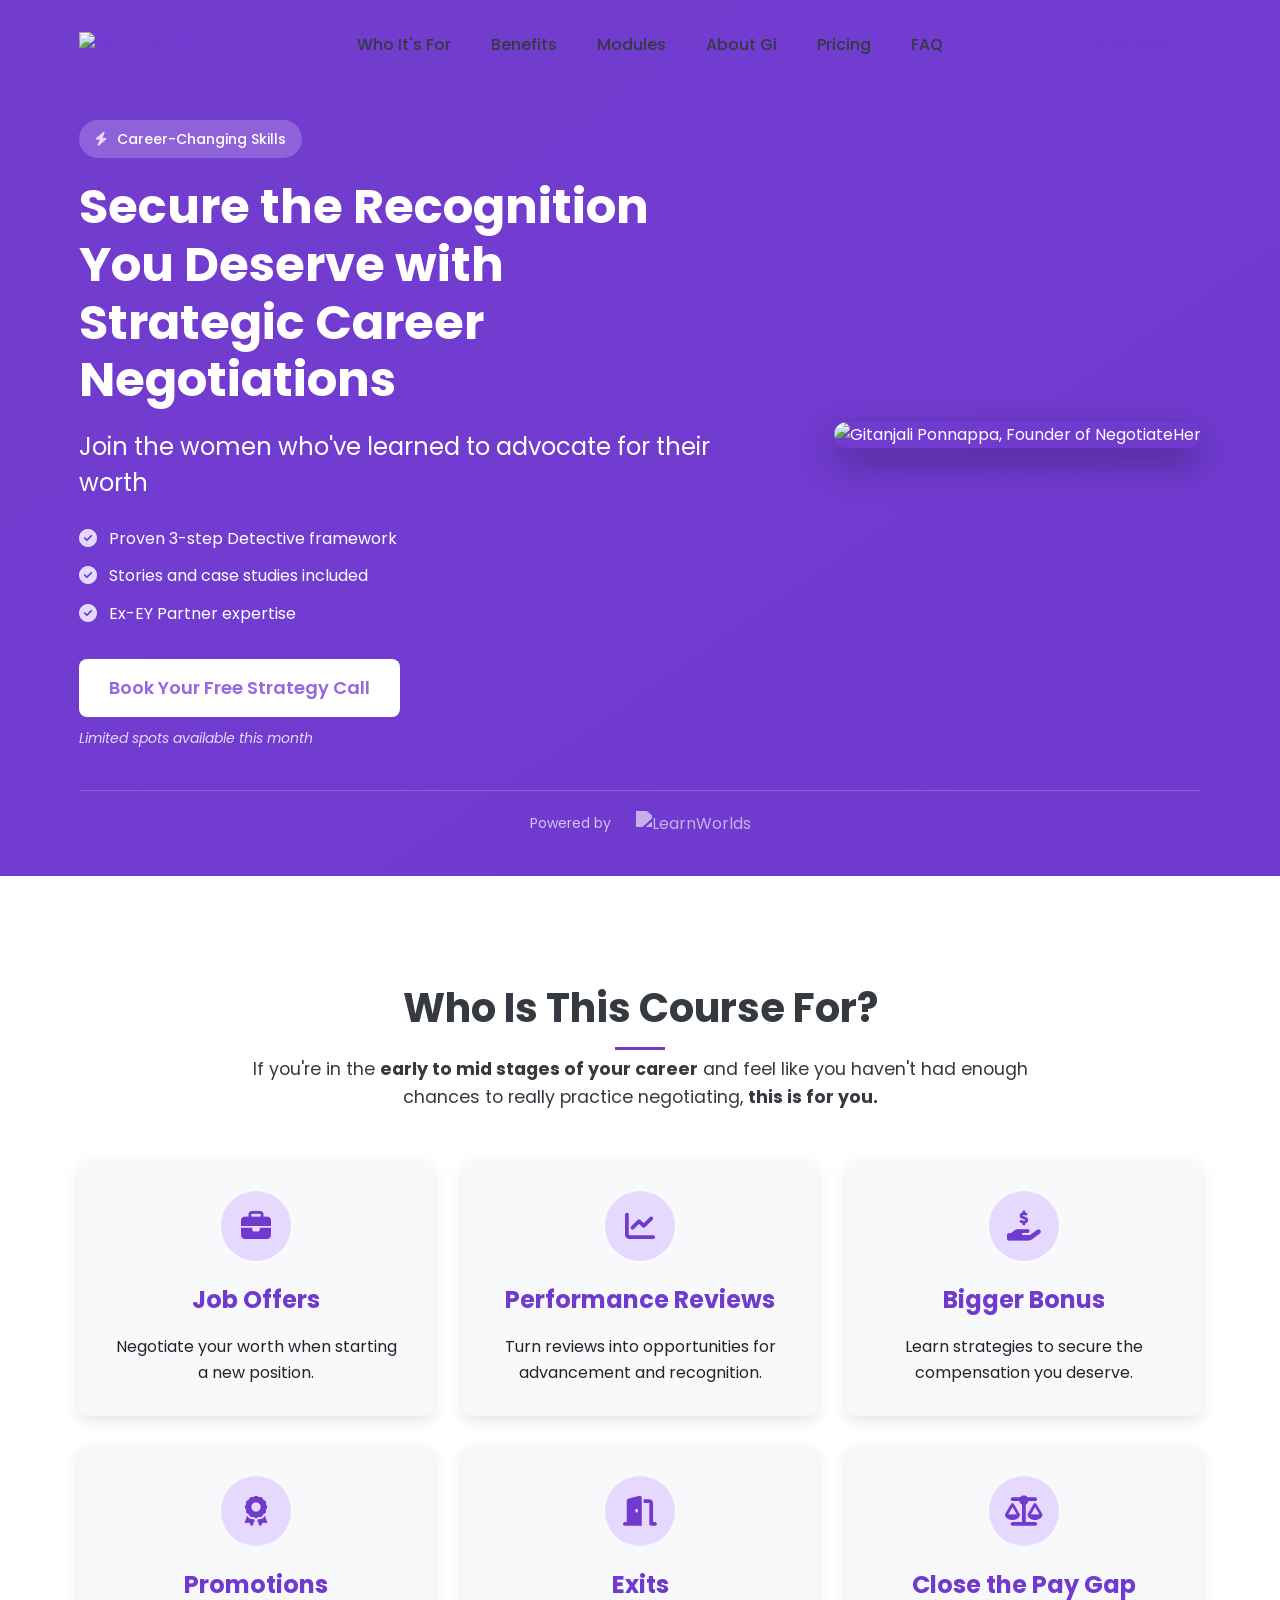
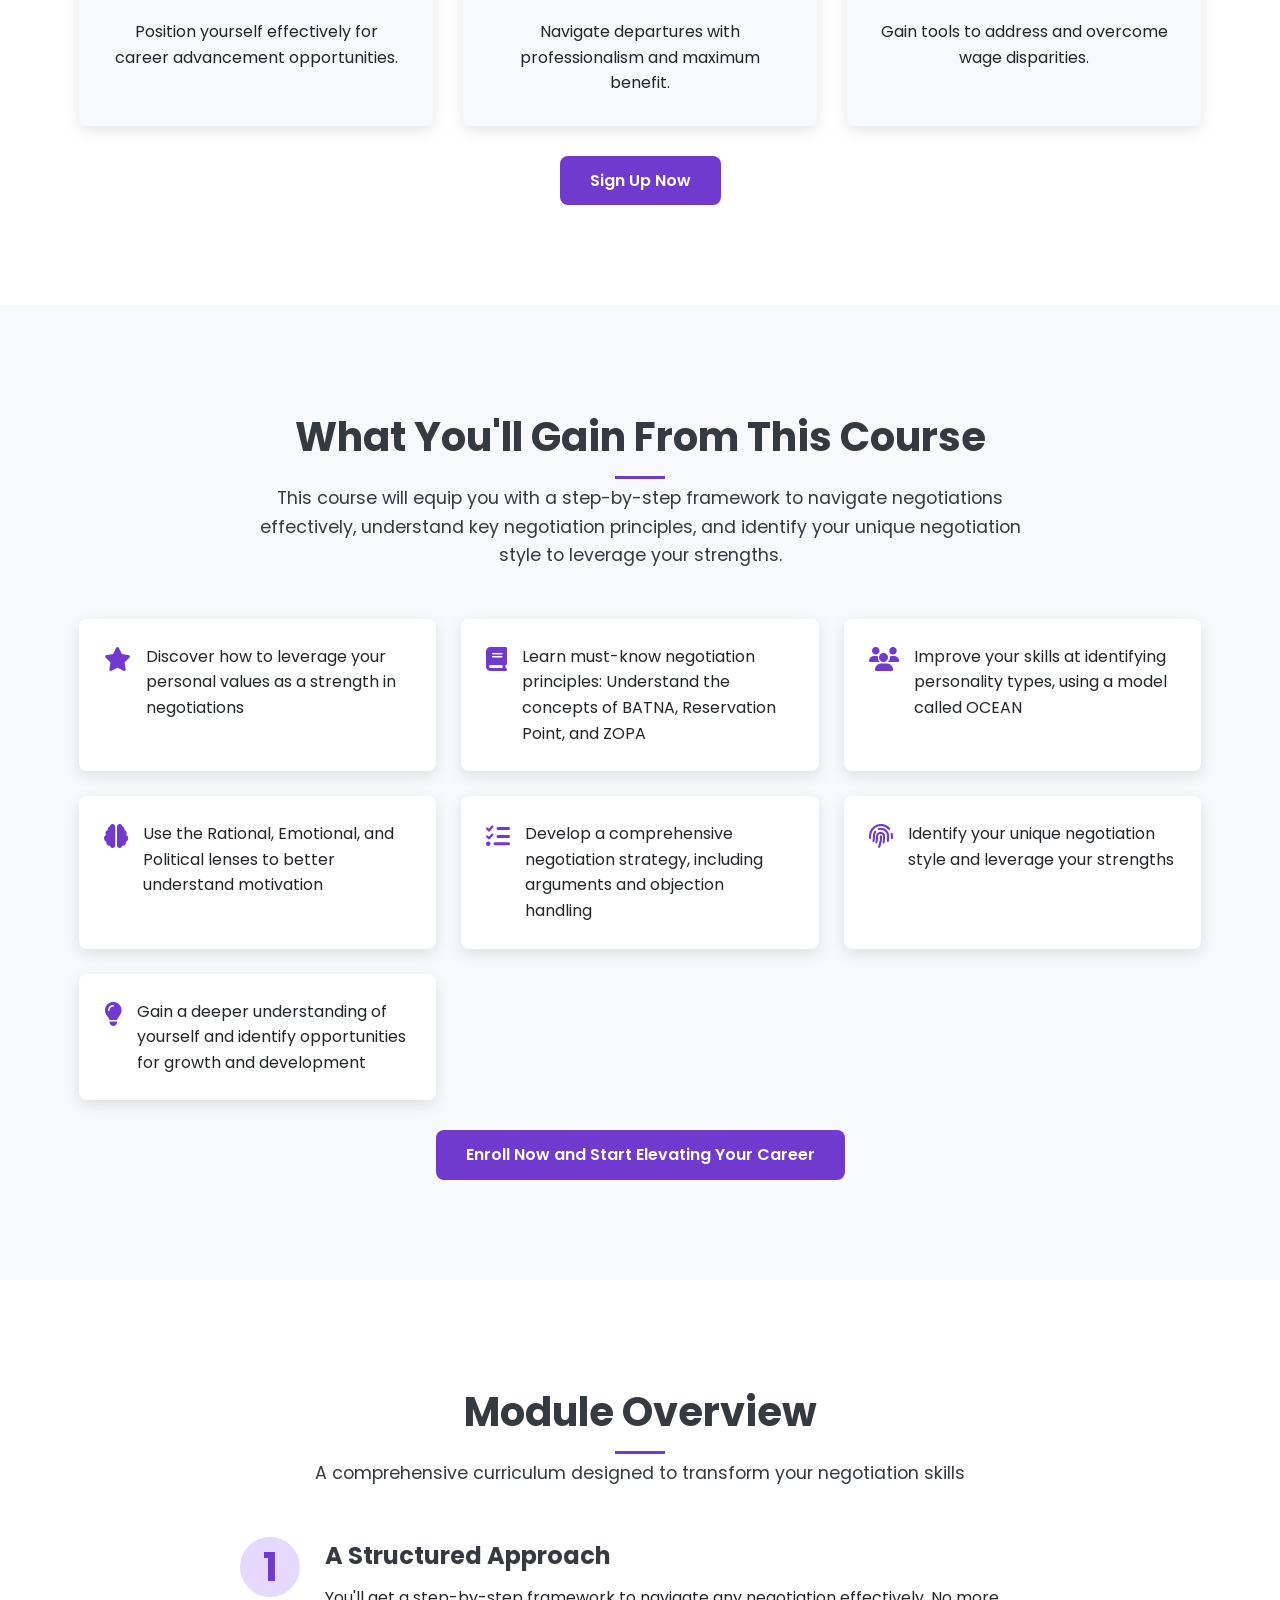
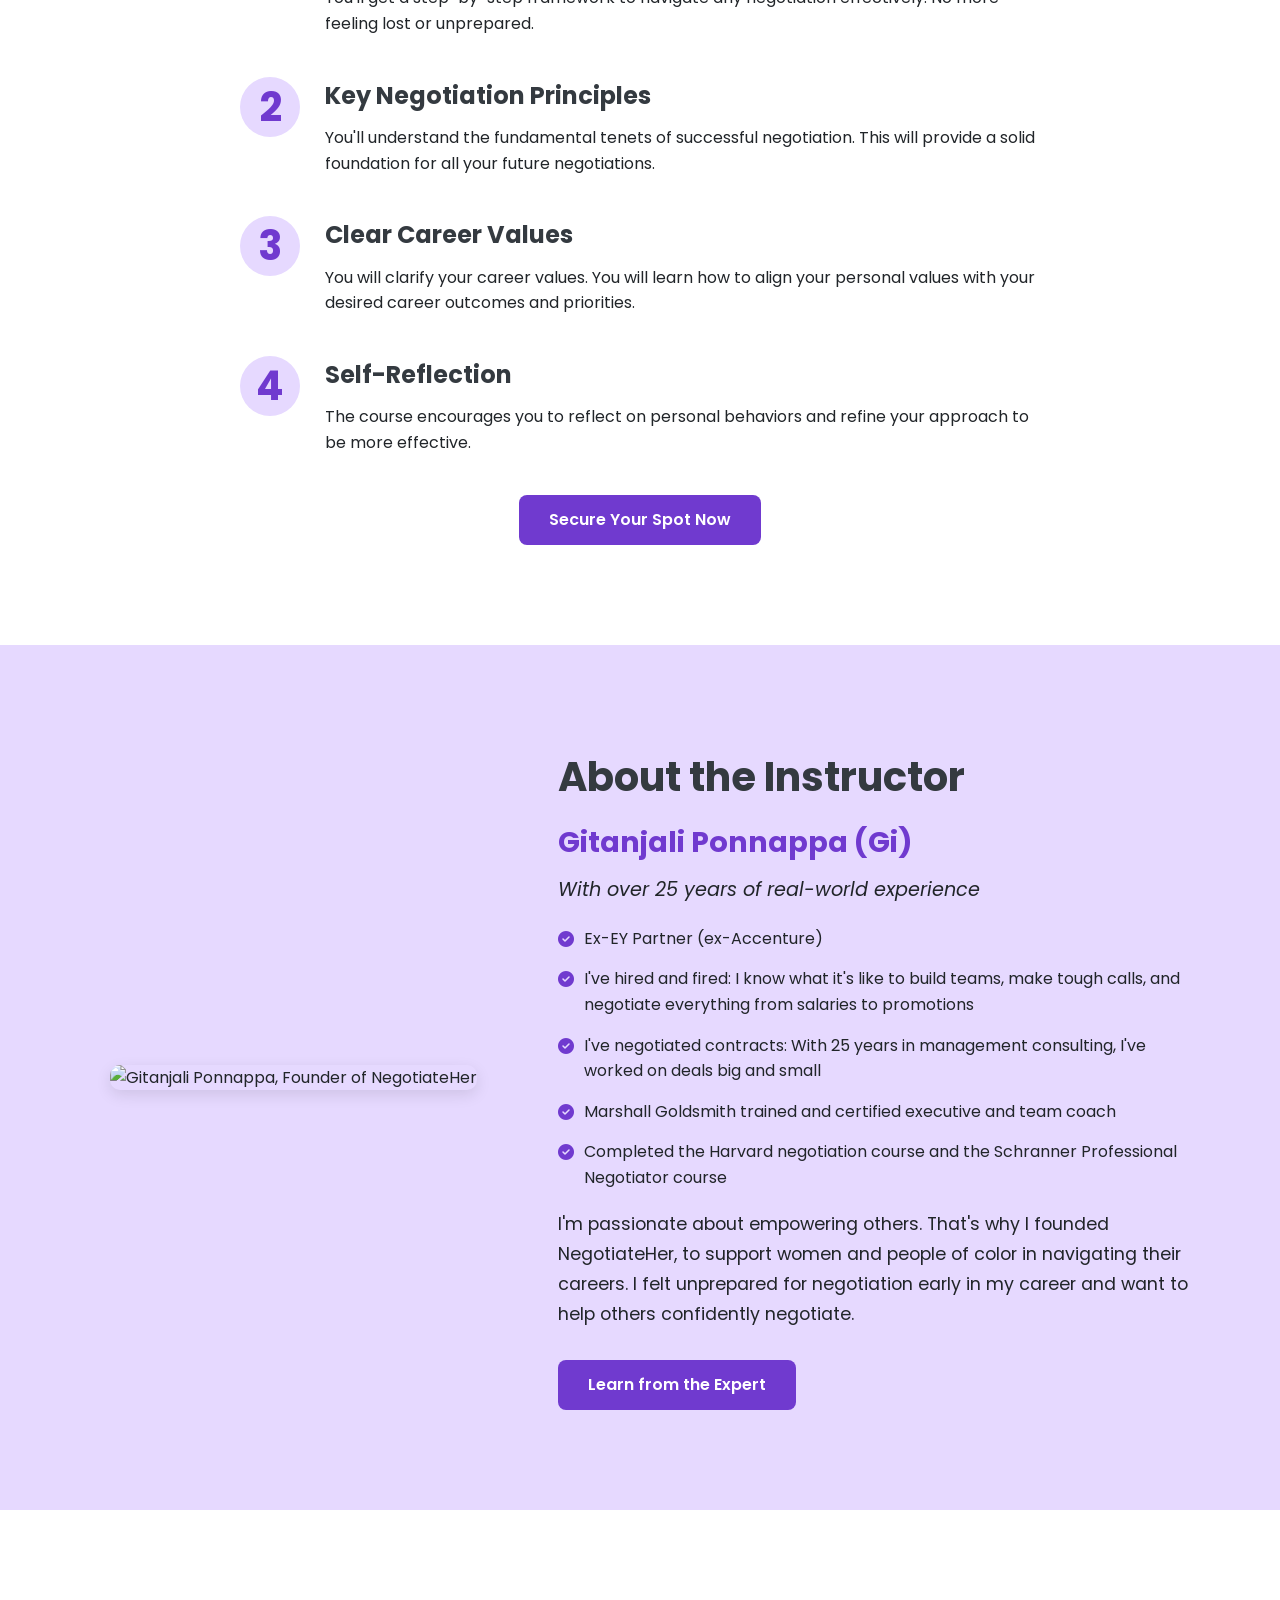
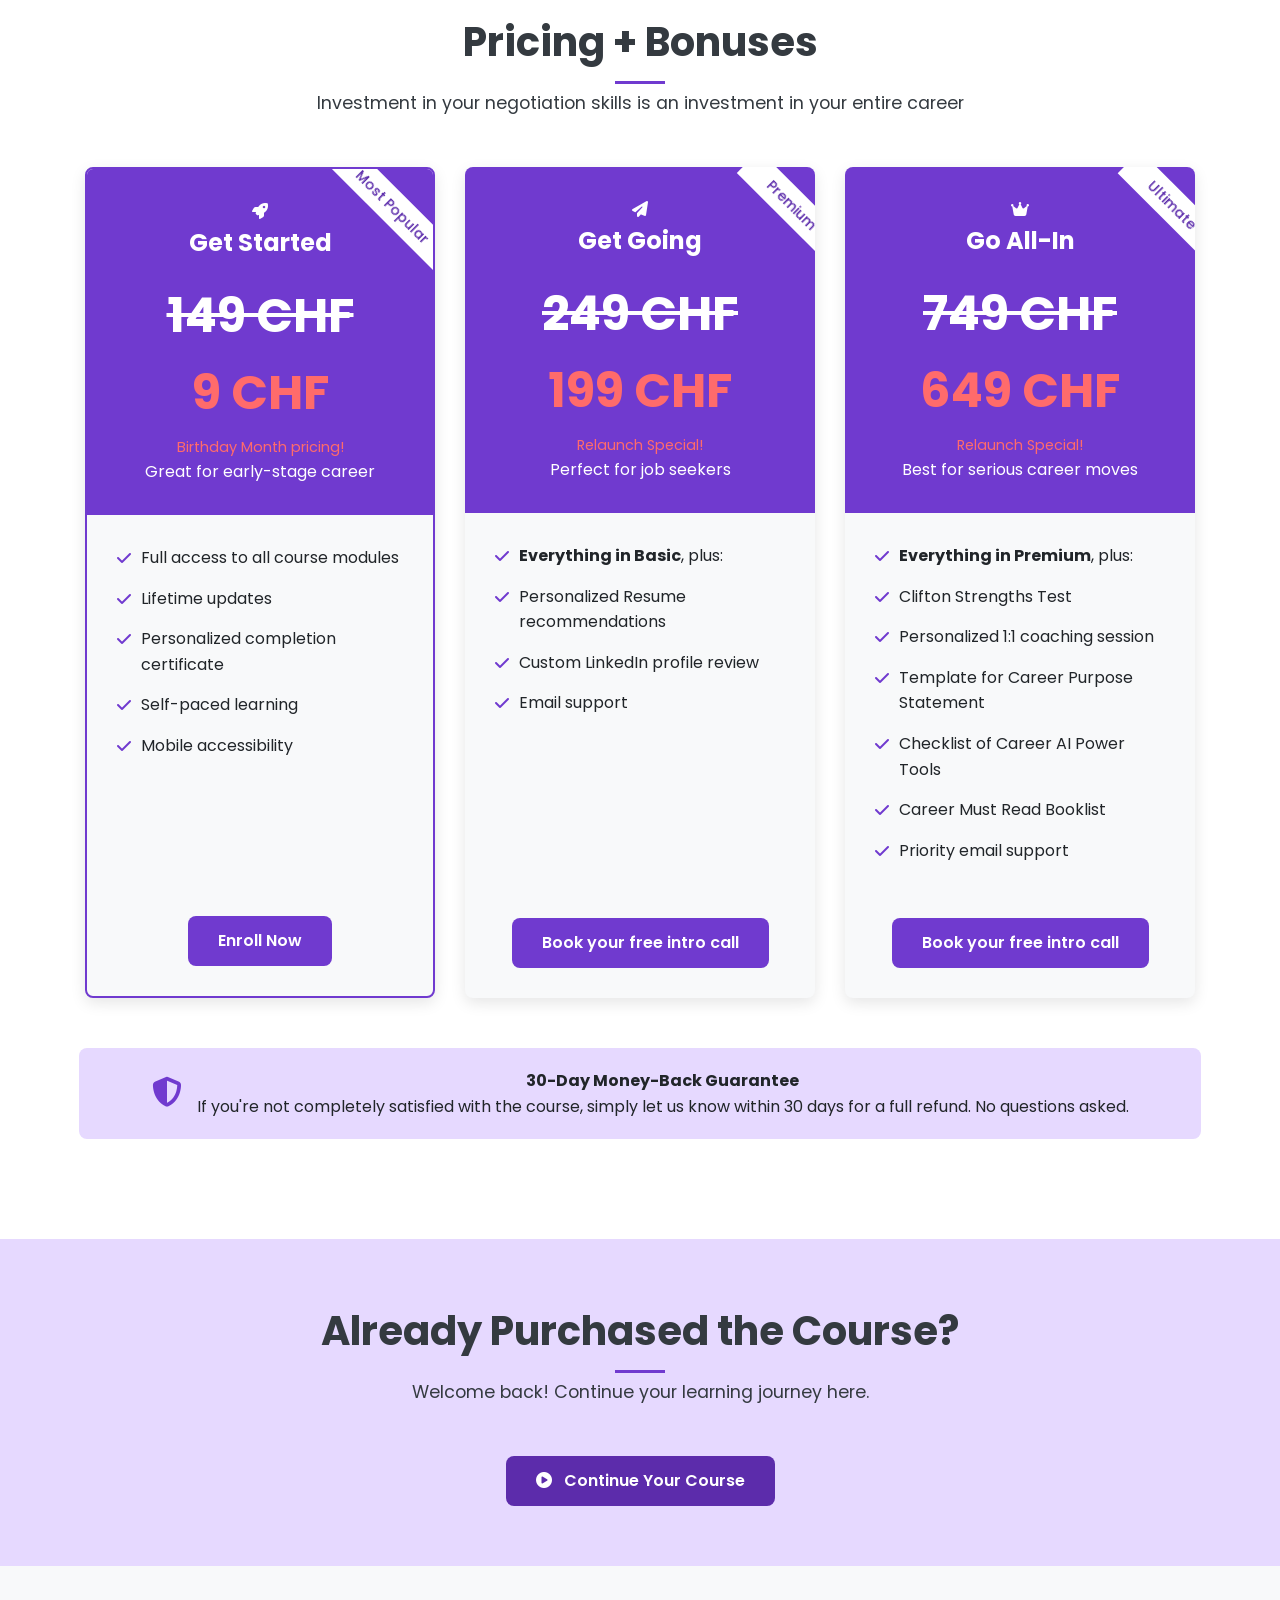
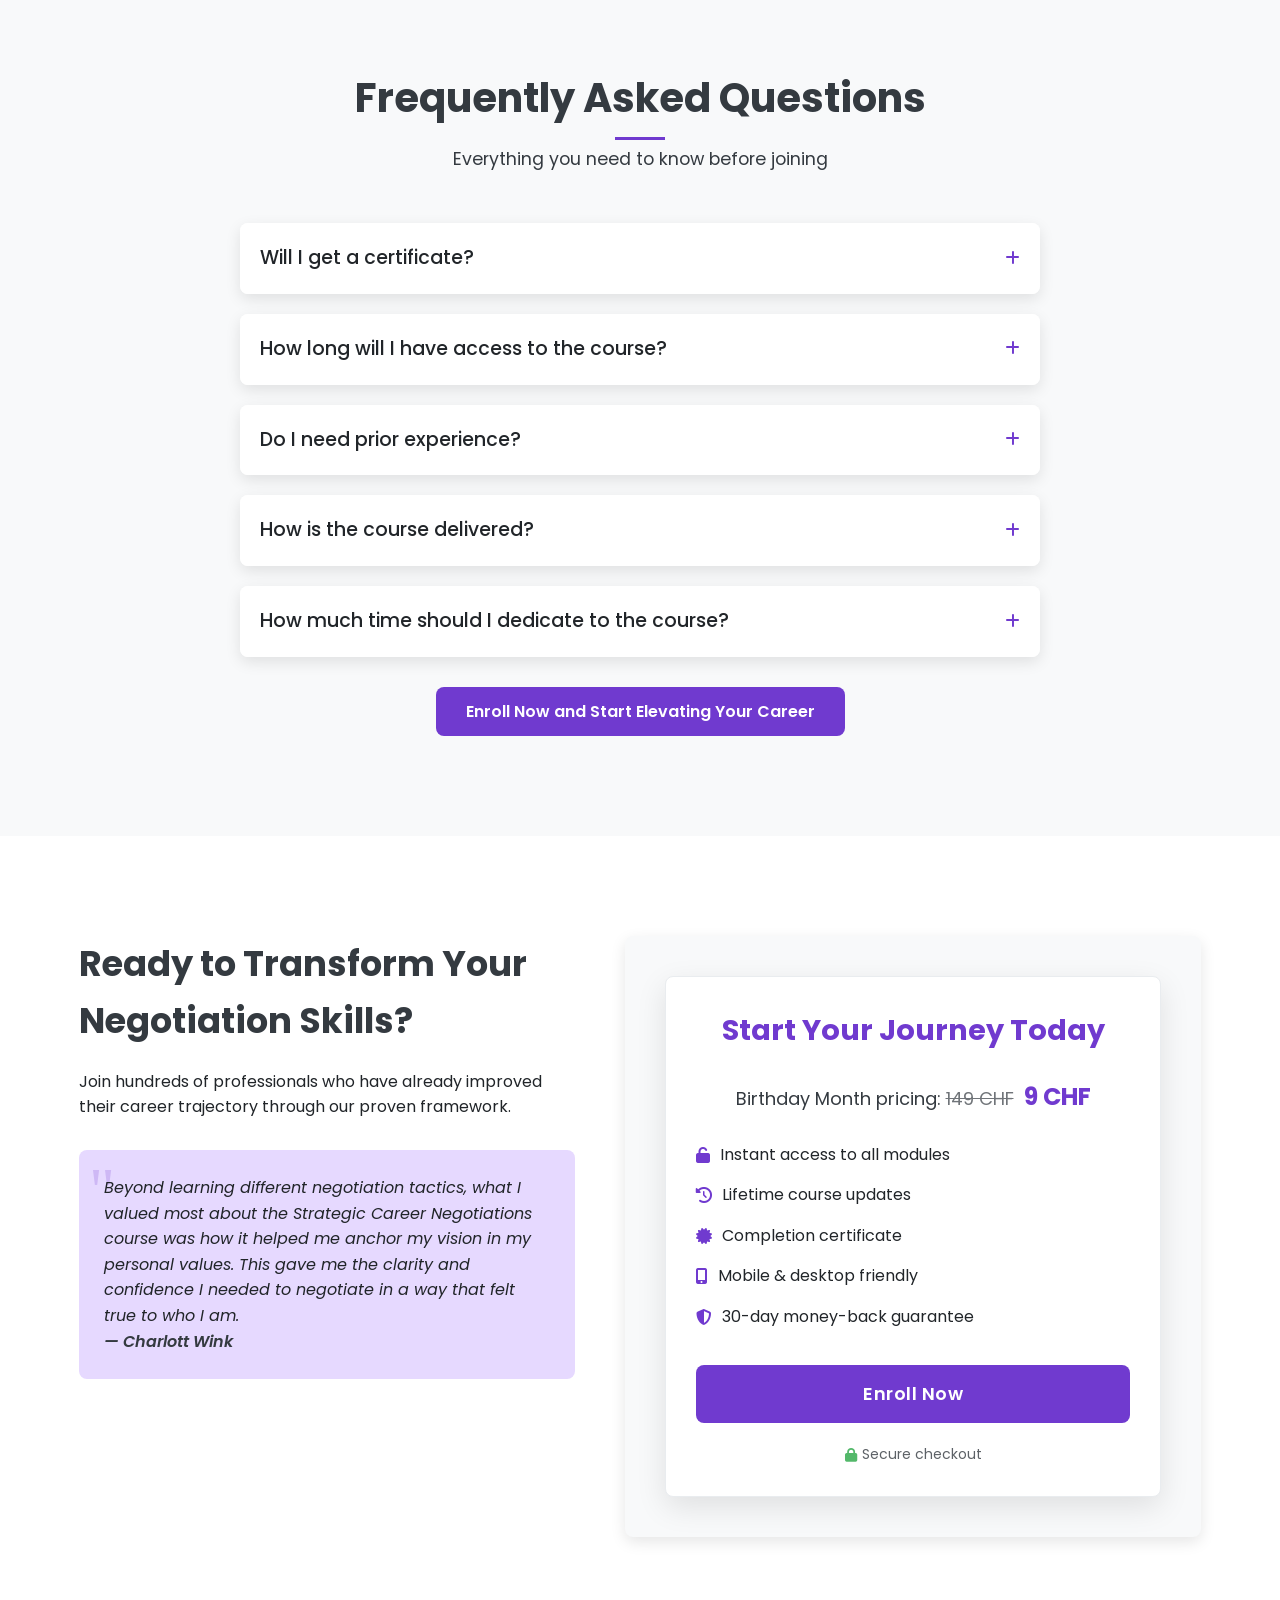
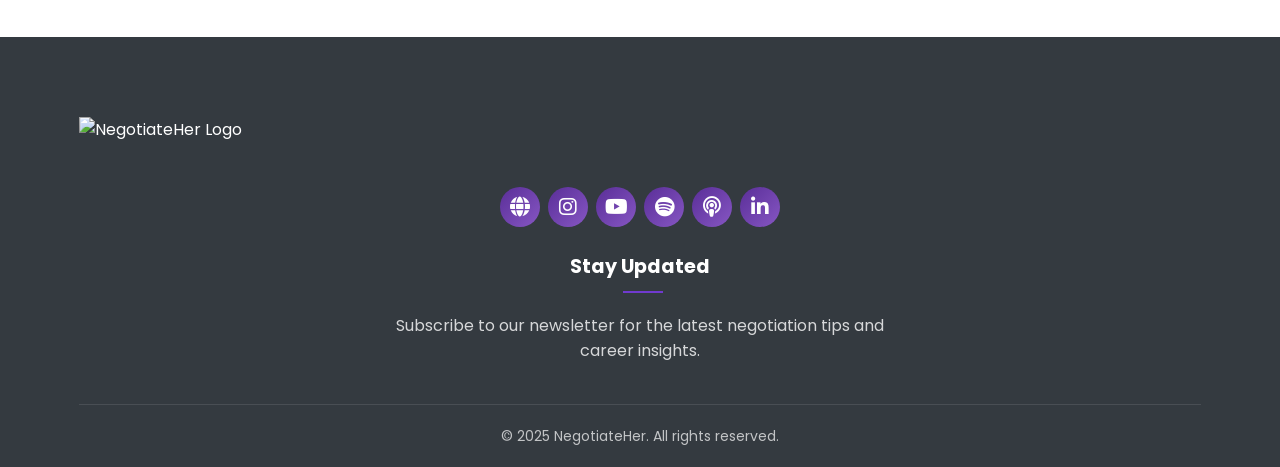
==== index.html @ cf5f3e1d "Update birthday month pricing to 9 CHF Co-authored-by: Juni-crypto <60640224+Juni-crypto@users.norep" ====
<!DOCTYPE html>
<html lang="en">
<head>
    <meta charset="UTF-8">
    <meta name="viewport" content="width=device-width, initial-scale=1.0">
    <title>NegotiateHer - Strategic Career Negotiations eLearning</title>
    <meta name="description" content="Learn how to navigate high-stakes conversations and secure what you truly deserve with NegotiateHer's Strategic Career Negotiations eLearning course.">
    <link rel="stylesheet" href="style.css">
    <link rel="stylesheet" href="https://cdnjs.cloudflare.com/ajax/libs/font-awesome/6.4.0/css/all.min.css">
    <link rel="preconnect" href="https://fonts.googleapis.com">
    <link rel="preconnect" href="https://fonts.gstatic.com" crossorigin>
    <link href="https://fonts.googleapis.com/css2?family=Poppins:wght@300;400;500;600;700&display=swap" rel="stylesheet">
    <!-- Favicon -->
    <script>
		(function (w, d, e, u, f, l, n) {
			w[f] = w[f] || function () {
				(w[f].q = w[f].q || [])
					.push(arguments);
			}, l = d.createElement(e), l.async = 1, l.src = u,
				n = d.getElementsByTagName(e)[0], n.parentNode.insertBefore(l, n);
		})
			(window, document, 'script', 'https://assets.mailerlite.com/js/universal.js', 'ml');
		ml('account', '923663');
	</script>

    <link rel="icon" href="https://negotiateher.com/assets/img/newFav.png" type="image/png">
    <!-- Open Graph Tags -->
    <meta property="og:title" content="NegotiateHer - Strategic Career Negotiations eLearning">
    <meta property="og:description" content="Learn how to navigate high-stakes conversations and secure what you truly deserve.">
    <meta property="og:image" content="https://negotiateher.com/assets/img/gita_2.jpg">
    <meta property="og:url" content="https://negotiateher.com">
    <meta name="twitter:card" content="summary_large_image">
</head>
<body>
    <header id="header" class="header">
        <div class="container">
            <nav class="navbar">
                <div class="logo">
                    <a href="#"><img src="https://negotiateher.com/assets/img/templogo_01.png" alt="NegotiateHer Logo"></a>
                </div>
                <ul class="nav-menu">
                    <li><a href="#who-is-this-for">Who It's For</a></li>
                    <li><a href="#benefits">Benefits</a></li>
                    <li><a href="#modules">Modules</a></li>
                    <li><a href="#instructor">About Gi</a></li>
                    <li><a href="#pricing">Pricing</a></li>
                    <li><a href="#faq">FAQ</a></li>
                </ul>
                <div class="hamburger">
                    <span class="bar"></span>
                    <span class="bar"></span>
                    <span class="bar"></span>
                </div>
                <div class="cta-button">
                    <a href="https://negotiateher.learnworlds.com/payment?product_id=negotiateher&site_template_id=6899f7b503bfccb6ad029b40" class="btn">Enroll Now</a>
                </div>
            </nav>
        </div>
    </header>

    <section id="hero" class="hero">
        <div class="container">
            <div class="hero-content">
                <div class="hero-text">
                    <div class="hero-badge">
                        <span><i class="fas fa-bolt"></i> Career-Changing Skills</span>
                    </div>
                    <h1>Secure the Recognition You Deserve with Strategic Career Negotiations</h1>
                    <p class="hero-subtitle">Join the women who've learned to advocate for their worth</p>
                    <div class="hero-highlights">
                        <div class="highlight-item">
                            <i class="fas fa-check-circle"></i>
                            <span>Proven 3-step Detective framework</span>
                        </div>
                        <div class="highlight-item">
                            <i class="fas fa-check-circle"></i>
                            <span>Stories and case studies included</span>
                        </div>
                        <div class="highlight-item">
                            <i class="fas fa-check-circle"></i>
                            <span>Ex-EY Partner expertise</span>
                        </div>
                    </div>
                    <div class="hero-cta">
                        <a href="https://calendly.com/negotiatehernow/tea-with-g" class="btn btn-primary pulse-animation" 
                        style="background-color: white;
    color: var(--accent-color)">Book Your Free Strategy Call</a>
                        <div class="cta-note">Limited spots available this month</div>
                    </div>
                </div>
                <div class="hero-image">
                    <div class="image-wrapper">
                        <img src="https://negotiateher.com/assets/img/gita_2.jpg" alt="Gitanjali Ponnappa, Founder of NegotiateHer">
                    </div>
                </div>
            </div>
            <div class="social-proof">
                <div class="logo-row">
                    <span>Powered by</span>
                    <img src="https://www.learnworlds.com/app/uploads/2021/01/LearnWorlds-logo.png" alt="LearnWorlds">
                    </div>
            </div>
        </div>
    </section>

    <section id="who-is-this-for" class="who-is-this-for">
        <div class="container">
            <div class="section-header">
                <h2>Who Is This Course For?</h2>
                <p>If you're in the <strong>early to mid stages of your career</strong> and feel like you haven't had enough chances to really practice negotiating, <strong>this is for you.</strong></p>
            </div>
            <div class="card-container">
                <div class="card">
                    <div class="card-icon">
                        <i class="fas fa-briefcase"></i>
                    </div>
                    <h3>Job Offers</h3>
                    <p>Negotiate your worth when starting a new position.</p>
                </div>
                <div class="card">
                    <div class="card-icon">
                        <i class="fas fa-chart-line"></i>
                    </div>
                    <h3>Performance Reviews</h3>
                    <p>Turn reviews into opportunities for advancement and recognition.</p>
                </div>
                <div class="card">
                    <div class="card-icon">
                        <i class="fas fa-hand-holding-usd"></i>
                    </div>
                    <h3>Bigger Bonus</h3>
                    <p>Learn strategies to secure the compensation you deserve.</p>
                </div>
               
                <div class="card">
                    <div class="card-icon">
                        <i class="fas fa-award"></i>
                    </div>
                    <h3>Promotions</h3>
                    <p>Position yourself effectively for career advancement opportunities.</p>
                </div>
                <div class="card">
                    <div class="card-icon">
                        <i class="fas fa-door-open"></i>
                    </div>
                    <h3>Exits</h3>
                    <p>Navigate departures with professionalism and maximum benefit.</p>
                </div>
                <div class="card">
                    <div class="card-icon">
                        <i class="fas fa-balance-scale"></i>
                    </div>
                    <h3>Close the Pay Gap</h3>
                    <p>Gain tools to address and overcome wage disparities.</p>
                </div>
            </div>
            <div class="cta-center">
                <a href="https://negotiateher.learnworlds.com/payment?product_id=negotiateher&site_template_id=6899f7b503bfccb6ad029b40" class="btn btn-primary">Sign Up Now</a>
            </div>
        </div>
    </section>

    <section id="benefits" class="benefits">
        <div class="container">
            <div class="section-header">
                <h2>What You'll Gain From This Course</h2>
                <p>This course will equip you with a step-by-step framework to navigate negotiations effectively, understand key negotiation principles, and identify your unique negotiation style to leverage your strengths.</p>
            </div>
            <div class="benefits-grid">
                <div class="benefit-item">
                    <i class="fas fa-star"></i>
                    <p>Discover how to leverage your personal values as a strength in negotiations</p>
                </div>
                <div class="benefit-item">
                    <i class="fas fa-book"></i>
                    <p>Learn must-know negotiation principles: Understand the concepts of BATNA, Reservation Point, and ZOPA</p>
                </div>
                <div class="benefit-item">
                    <i class="fas fa-users"></i>
                    <p>Improve your skills at identifying personality types, using a model called OCEAN</p>
                </div>
                <div class="benefit-item">
                    <i class="fas fa-brain"></i>
                    <p>Use the Rational, Emotional, and Political lenses to better understand motivation</p>
                </div>
                <div class="benefit-item">
                    <i class="fas fa-tasks"></i>
                    <p>Develop a comprehensive negotiation strategy, including arguments and objection handling</p>
                </div>
                <div class="benefit-item">
                    <i class="fas fa-fingerprint"></i>
                    <p>Identify your unique negotiation style and leverage your strengths</p>
                </div>
                <div class="benefit-item">
                    <i class="fas fa-lightbulb"></i>
                    <p>Gain a deeper understanding of yourself and identify opportunities for growth and development</p>
                </div>
            </div>
            <div class="cta-center">
                <a href="https://negotiateher.learnworlds.com/payment?product_id=negotiateher&site_template_id=6899f7b503bfccb6ad029b40" class="btn btn-primary">Enroll Now and Start Elevating Your Career</a>
            </div>
        </div>
    </section>

    <section id="modules" class="modules">
        <div class="container">
            <div class="section-header">
                <h2>Module Overview</h2>
                <p>A comprehensive curriculum designed to transform your negotiation skills</p>
            </div>
            <div class="modules-wrapper">
                <div class="module">
                    <div class="module-number">1</div>
                    <div class="module-content">
                        <h3>A Structured Approach</h3>
                        <p>You'll get a step-by-step framework to navigate any negotiation effectively. No more feeling lost or unprepared.</p>
                    </div>
                </div>
                <div class="module">
                    <div class="module-number">2</div>
                    <div class="module-content">
                        <h3>Key Negotiation Principles</h3>
                        <p>You'll understand the fundamental tenets of successful negotiation. This will provide a solid foundation for all your future negotiations.</p>
                    </div>
                </div>
                <div class="module">
                    <div class="module-number">3</div>
                    <div class="module-content">
                        <h3>Clear Career Values</h3>
                        <p>You will clarify your career values. You will learn how to align your personal values with your desired career outcomes and priorities.</p>
                    </div>
                </div>
                <div class="module">
                    <div class="module-number">4</div>
                    <div class="module-content">
                        <h3>Self-Reflection</h3>
                        <p>The course encourages you to reflect on personal behaviors and refine your approach to be more effective.</p>
                    </div>
                </div>
            </div>
            <div class="cta-center">
                <a href="https://negotiateher.learnworlds.com/payment?product_id=negotiateher&site_template_id=6899f7b503bfccb6ad029b40" class="btn btn-primary">Secure Your Spot Now</a>
            </div>
        </div>
    </section>

    <section id="instructor" class="instructor">
        <div class="container">
            <div class="instructor-grid">
                <div class="instructor-image">
                    <img src="https://negotiateher.com/assets/img/gita_2.jpg" alt="Gitanjali Ponnappa, Founder of NegotiateHer">
                </div>
                <div class="instructor-content">
                    <h2>About the Instructor</h2>
                    <h3>Gitanjali Ponnappa (Gi)</h3>
                    <p class="instructor-tagline">With over 25 years of real-world experience</p>
                    <div class="instructor-credentials">
                        <div class="credential">
                            <i class="fas fa-check-circle"></i>
                            <p>Ex-EY Partner (ex-Accenture)</p>
                        </div>
                        <div class="credential">
                            <i class="fas fa-check-circle"></i>
                            <p>I've hired and fired: I know what it's like to build teams, make tough calls, and negotiate everything from salaries to promotions</p>
                        </div>
                        <div class="credential">
                            <i class="fas fa-check-circle"></i>
                            <p>I've negotiated contracts: With 25 years in management consulting, I've worked on deals big and small</p>
                        </div>
                        <div class="credential">
                            <i class="fas fa-check-circle"></i>
                            <p>Marshall Goldsmith trained and certified executive and team coach</p>
                        </div>
                        <div class="credential">
                            <i class="fas fa-check-circle"></i>
                            <p>Completed the Harvard negotiation course and the Schranner Professional Negotiator course</p>
                        </div>
                    </div>
                    <p class="instructor-mission">I'm passionate about empowering others. That's why I founded NegotiateHer, to support women and people of color in navigating their careers. I felt unprepared for negotiation early in my career and want to help others confidently negotiate.</p>
                    <div class="cta-left">
                        <a href="https://negotiateher.learnworlds.com/payment?product_id=negotiateher&site_template_id=6899f7b503bfccb6ad029b40" class="btn btn-primary">Learn from the Expert</a>
                    </div>
                </div>
            </div>
        </div>
    </section>

    <section id="pricing" class="pricing">
        <div class="container">
            <div class="section-header">
                <h2>Pricing + Bonuses</h2>
                <p>Investment in your negotiation skills is an investment in your entire career</p>
            </div>            
            <div class="pricing-table">
                <div class="pricing-card featured" style="display: flex; flex-direction: column;">
                    <div class="pricing-badge">Most Popular</div>
                    <div class="pricing-header">
                        <div class="package-icon">
                            <i class="fas fa-rocket"></i>
                        </div>
                        <h3>Get Started</h3>
                        <div class="price"><span style="text-decoration: line-through;">149 CHF</span></div>
                        <div class="price" style="color: #ff6b6b; font-weight: bold;">9 CHF</div>
                        <p class="early-bird-offer" style="color: #ff6b6b; font-size: 0.9em; margin-top: 5px;">Birthday Month pricing!</p>
                        <p class="package-subtitle">Great for early-stage career</p>
                    </div>
                    <div class="pricing-features">
                        <ul>
                            <li><i class="fas fa-check"></i> Full access to all course modules</li>
                            <li><i class="fas fa-check"></i> Lifetime updates</li>
                            <li><i class="fas fa-check"></i> Personalized completion certificate</li>
                            <li><i class="fas fa-check"></i> Self-paced learning</li>
                            <li><i class="fas fa-check"></i> Mobile accessibility</li>
                        </ul>
                    </div>
                    <div class="pricing-cta" style="margin-top: auto;">
                        <a href="https://negotiateher.learnworlds.com/payment?product_id=negotiateher&site_template_id=6899f7b503bfccb6ad029b40" class="btn btn-primary">Enroll Now</a>
                    </div>
                </div>
                <div class="pricing-card" style="display: flex; flex-direction: column;">
                    <div class="pricing-badge">Premium</div>
                    <div class="pricing-header">
                        <div class="package-icon">
                            <i class="fas fa-paper-plane"></i>
                        </div>
                        <h3>Get Going</h3>
                        <div class="price"><span style="text-decoration: line-through;">249 CHF</span></div>
                        <div class="price" style="color: #ff6b6b; font-weight: bold;">199 CHF</div>
                        <p class="early-bird-offer" style="color: #ff6b6b; font-size: 0.9em; margin-top: 5px;">Relaunch Special!</p>
                        <p class="package-subtitle">Perfect for job seekers</p>
                    </div>
                    <div class="pricing-features">
                        <ul>
                            <li><i class="fas fa-check"></i> <strong>Everything in Basic</strong>, plus:</li>
                            <li><i class="fas fa-check"></i> Personalized Resume recommendations</li>
                            <li><i class="fas fa-check"></i> Custom LinkedIn profile review</li>
                            <li><i class="fas fa-check"></i> Email support</li>
                        </ul>
                    </div>
                    <div class="pricing-cta" style="margin-top: auto;">
                        <a href="https://calendly.com/negotiatehernow/tea-with-g" class="btn btn-primary">Book your free intro call</a>
                    </div>
                </div>
                <div class="pricing-card" style="display: flex; flex-direction: column;">
                    <div class="pricing-badge">Ultimate</div>
                    <div class="pricing-header">
                        <div class="package-icon">
                            <i class="fas fa-crown"></i>
                        </div>
                        <h3>Go All-In</h3>
                        <div class="price"><span style="text-decoration: line-through;">749 CHF</span></div>
                        <div class="price" style="color: #ff6b6b; font-weight: bold;">649 CHF</div>
                        <p class="early-bird-offer" style="color: #ff6b6b; font-size: 0.9em; margin-top: 5px;">Relaunch Special!</p>
                        <p class="package-subtitle">Best for serious career moves</p>
                    </div>
                    <div class="pricing-features">
                        <ul>
                            <li><i class="fas fa-check"></i> <strong>Everything in Premium</strong>, plus:</li>
                            <li><i class="fas fa-check"></i> Clifton Strengths Test</li>
                            <li><i class="fas fa-check"></i> Personalized 1:1 coaching session</li>
                            <li><i class="fas fa-check"></i> Template for Career Purpose Statement</li>
                            <li><i class="fas fa-check"></i> Checklist of Career AI Power Tools</li>
                            <li><i class="fas fa-check"></i> Career Must Read Booklist</li>
                            <li><i class="fas fa-check"></i> Priority email support</li>
                        </ul>
                    </div>
                    <div class="pricing-cta" style="margin-top: auto;">
                        <a href="https://calendly.com/negotiatehernow/tea-with-g" class="btn btn-primary">Book your free intro call</a>
                    </div>
                </div>
            </div>
            
            <div class="satisfaction-guarantee">
                <div class="guarantee-icon">
                    <i class="fas fa-shield-alt"></i>
                </div>
                <div class="guarantee-content">
                    <h4>30-Day Money-Back Guarantee</h4>
                    <p>If you're not completely satisfied with the course, simply let us know within 30 days for a full refund. No questions asked.</p>
                </div>
            </div>
        </div>
    </section>

    <section id="existing-users" class="existing-users" style="background-color: var(--light-accent); padding: 60px 0;">
        <div class="container">
            <div class="section-header">
                <h2>Already Purchased the Course?</h2>
                <p>Welcome back! Continue your learning journey here.</p>
            </div>
            <div class="cta-center">
                <a href="https://negotiateher.learnworlds.com/course/negotiateher" class="btn btn-primary" style="background-color: var(--secondary-color); border-color: var(--secondary-color);">
                    <i class="fas fa-play-circle" style="margin-right: 8px;"></i>
                    Continue Your Course
                </a>
            </div>
        </div>
    </section>

    <section id="faq" class="faq">
        <div class="container">
            <div class="section-header">
                <h2>Frequently Asked Questions</h2>
                <p>Everything you need to know before joining</p>
            </div>
            <div class="faq-container">
                <div class="faq-item">
                    <div class="faq-question">
                        <h3>Will I get a certificate?</h3>
                        <span class="faq-toggle"><i class="fas fa-plus"></i></span>
                    </div>
                    <div class="faq-answer">
                        <p>Yes! Upon completing the course, you'll receive a personalized certificate of completion that you can add to your CV or LinkedIn profile.</p>
                    </div>
                </div>
                <div class="faq-item">
                    <div class="faq-question">
                        <h3>How long will I have access to the course?</h3>
                        <span class="faq-toggle"><i class="fas fa-plus"></i></span>
                    </div>
                    <div class="faq-answer">
                        <p>You'll get lifetime access to all course materials, including any future updates. Learn at your own pace, on your own schedule.</p>
                    </div>
                </div>
                <div class="faq-item">
                    <div class="faq-question">
                        <h3>Do I need prior experience?</h3>
                        <span class="faq-toggle"><i class="fas fa-plus"></i></span>
                    </div>
                    <div class="faq-answer">
                        <p>No prior experience is needed! This course is designed to guide you step by step—whether you're just starting out or looking to sharpen your negotiation skills.</p>
                    </div>
                </div>
                <div class="faq-item">
                    <div class="faq-question">
                        <h3>How is the course delivered?</h3>
                        <span class="faq-toggle"><i class="fas fa-plus"></i></span>
                    </div>
                    <div class="faq-answer">
                        <p>The course is delivered through our user-friendly online platform, accessible on any device. Each module contains video lessons, downloadable resources.</p>
                    </div>
                </div>
                <div class="faq-item">
                    <div class="faq-question">
                        <h3>How much time should I dedicate to the course?</h3>
                        <span class="faq-toggle"><i class="fas fa-plus"></i></span>
                    </div>
                    <div class="faq-answer">
                        <p>The course is self-paced, but we recommend setting aside 1-2 hours per week for optimal learning. Most students complete the course within 3-4 weeks.</p>
                    </div>
                </div>
            </div>
            <div class="cta-center">
                <a href="https://negotiateher.learnworlds.com/payment?product_id=negotiateher&site_template_id=6899f7b503bfccb6ad029b40" class="btn btn-primary">Enroll Now and Start Elevating Your Career</a>
            </div>
        </div>
    </section>

    <section id="signup" class="signup">
        <div class="container">
            <div class="signup-grid">
                <div class="signup-content">
                    <h2>Ready to Transform Your Negotiation Skills?</h2>
                    <p>Join hundreds of professionals who have already improved their career trajectory through our proven framework.</p>
                    <div class="testimonial">
                        <p>Beyond learning different negotiation tactics, what I valued most about the Strategic Career Negotiations course was how it helped me anchor my vision in my personal values. This gave me the clarity and confidence I needed to negotiate in a way that felt true to who I am.</p>
                        <p class="testimonial-author">— Charlott Wink</p>
                    </div>
                </div>
                <div class="signup-form">
                    <div class="form-card">
                        <h3>Start Your Journey Today</h3>
                        <p class="offer-highlight">Birthday Month pricing: <span class="strike">149 CHF</span> <span class="highlight-price">9 CHF</span></p>
                        
                        <ul class="final-features">
                            <li><i class="fas fa-unlock"></i> Instant access to all modules</li>
                            <li><i class="fas fa-history"></i> Lifetime course updates</li>
                            <li><i class="fas fa-certificate"></i> Completion certificate</li>
                            <li><i class="fas fa-mobile-alt"></i> Mobile & desktop friendly</li>
                            <li><i class="fas fa-shield-alt"></i> 30-day money-back guarantee</li>
                        </ul>
                        
                        <div class="enrollment-cta">
                            <a href="https://negotiateher.learnworlds.com/payment?product_id=negotiateher&site_template_id=6899f7b503bfccb6ad029b40" class="btn btn-primary btn-large pulse-animation">Enroll Now</a>
                            <p class="secure-badge"><i class="fas fa-lock"></i> Secure checkout</p>
                        </div>
                    </div>
                </div>
            </div>
        </div>
    </section>

    <footer class="footer">
        <div class="container">
            <div class="footer-content">
                <img src="
                https://negotiateher.com/assets/img/white_logo01.png" alt="NegotiateHer Logo" class="footer-logo" style="height: 50px; display: block; margin-left: auto; margin-right: auto;">
                
            
                
                <div class="social-icons" style="padding-bottom:25px;justify-content: center; ">
                    <a href="https://negotiateher.com/" aria-label="Website"><i class="fas fa-globe"></i></a>
                    <a href="https://www.instagram.com/negotiatehernow/" aria-label="Instagram"><i class="fab fa-instagram"></i></a>
                    <a href="https://www.youtube.com/@NegotiateHer" aria-label="YouTube"><i class="fab fa-youtube"></i></a>
                    <a href="https://open.spotify.com/show/7ocWFIPnrOI5DT2u6YZ54P" aria-label="Spotify"><i class="fab fa-spotify"></i></a>
                    <a href="https://podcasts.apple.com/us/podcast/negotiateher/id1772472043" aria-label="Apple Podcasts"><i class="fa fa-podcast"></i></a>
                    <a href="https://www.linkedin.com/company/negotiateher/" aria-label="LinkedIn"><i class="fab fa-linkedin-in"></i></a>
                </div>
                
                <div class="footer-newsletter">
                    <h4>Stay Updated</h4>
                    <p>Subscribe to our newsletter for the latest negotiation tips and career insights.</p>
                  <div style="width: 100%; margin-bottom: 12px;">
                    <div class="ml-embedded" data-form="8X3T70"></div>
                </div>
                </div>
                
                <div class="footer-bottom" style="justify-content: center;">
                    <p>&copy; 2025 NegotiateHer. All rights reserved.</p>
                    <!-- <div class="footer-bottom-links">
                        <a href="#">Privacy Policy</a>
                        <a href="#">Terms of Service</a>
                    </div> -->
                </div>
            </div>
        </div>
    </footer>

    <script src="https://cdn.jsdelivr.net/particles.js/2.0.0/particles.min.js"></script>
    <script>
        // Sticky Header
        window.addEventListener('scroll', function() {
            const header = document.getElementById('header');
            if (window.scrollY > 100) {
                header.classList.add('sticky');
            } else {
                header.classList.remove('sticky');
            }
        });

        // Check initial scroll position on page load
        document.addEventListener('DOMContentLoaded', function() {
            const header = document.getElementById('header');
            if (window.scrollY > 100) {
                header.classList.add('sticky');
            } else {
                header.classList.remove('sticky');
            }
        });

        // Mobile Menu Toggle
        const hamburger = document.querySelector('.hamburger');
        const navMenu = document.querySelector('.nav-menu');

        hamburger.addEventListener('click', () => {
            hamburger.classList.toggle('active');
            navMenu.classList.toggle('active');
        });

        document.querySelectorAll('.nav-menu a').forEach(link => {
            link.addEventListener('click', () => {
                hamburger.classList.remove('active');
                navMenu.classList.remove('active');
            });
        });
        
        // Close mobile menu when clicking outside
        document.addEventListener('click', function(event) {
            if (!hamburger.contains(event.target) && !navMenu.contains(event.target) && navMenu.classList.contains('active')) {
                hamburger.classList.remove('active');
                navMenu.classList.remove('active');
            }
        });

        // Smooth Scrolling
        document.querySelectorAll('a[href^="#"]').forEach(anchor => {
            anchor.addEventListener('click', function(e) {
                e.preventDefault();
                document.querySelector(this.getAttribute('href')).scrollIntoView({
                    behavior: 'smooth'
                });
            });
        });

        // FAQ Accordion
        const faqItems = document.querySelectorAll('.faq-item');
        
        faqItems.forEach(item => {
            const question = item.querySelector('.faq-question');
            const answer = item.querySelector('.faq-answer');
            const toggle = item.querySelector('.faq-toggle');
            
            question.addEventListener('click', () => {
                faqItems.forEach(otherItem => {
                    if (otherItem !== item) {
                        otherItem.classList.remove('active');
                        otherItem.querySelector('.faq-toggle i').className = 'fas fa-plus';
                    }
                });
                
                item.classList.toggle('active');
                if (item.classList.contains('active')) {
                    toggle.innerHTML = '<i class="fas fa-minus"></i>';
                } else {
                    toggle.innerHTML = '<i class="fas fa-plus"></i>';
                }
            });
        });

      

        // Add animation when elements come into view
        const fadeInElements = document.querySelectorAll('.card, .benefit-item, .module, .pricing-card');
        
        const fadeInObserver = new IntersectionObserver((entries) => {
            entries.forEach(entry => {
                if (entry.isIntersecting) {
                    entry.target.classList.add('fade-in');
                    fadeInObserver.unobserve(entry.target);
                }
            });
        }, {
            threshold: 0.1
        });
        
        fadeInElements.forEach(element => {
            fadeInObserver.observe(element);
        });

        // Particles.js configuration for hero background
        if (typeof particlesJS !== 'undefined') {
            particlesJS('particles-js', {
                "particles": {
                    "number": {
                        "value": 80,
                        "density": {
                            "enable": true,
                            "value_area": 800
                        }
                    },
                    "color": {
                        "value": "#ffffff"
                    },
                    "shape": {
                        "type": "circle",
                        "stroke": {
                            "width": 0,
                            "color": "#000000"
                        },
                    },
                    "opacity": {
                        "value": 0.5,
                        "random": false,
                        "anim": {
                            "enable": false,
                            "speed": 1,
                            "opacity_min": 0.1,
                            "sync": false
                        }
                    },
                    "size": {
                        "value": 3,
                        "random": true,
                        "anim": {
                            "enable": false,
                            "speed": 40,
                            "size_min": 0.1,
                            "sync": false
                        }
                    },
                    "line_linked": {
                        "enable": true,
                        "distance": 150,
                        "color": "#ffffff",
                        "opacity": 0.4,
                        "width": 1
                    },
                    "move": {
                        "enable": true,
                        "speed": 2,
                        "direction": "none",
                        "random": false,
                        "straight": false,
                        "out_mode": "out",
                        "bounce": false,
                        "attract": {
                            "enable": false,
                            "rotateX": 600,
                            "rotateY": 1200
                        }
                    }
                },
                "interactivity": {
                    "detect_on": "canvas",
                    "events": {
                        "onhover": {
                            "enable": true,
                            "mode": "grab"
                        },
                        "onclick": {
                            "enable": true,
                            "mode": "push"
                        },
                        "resize": true
                    },
                    "modes": {
                        "grab": {
                            "distance": 140,
                            "line_linked": {
                                "opacity": 1
                            }
                        },
                        "push": {
                            "particles_nb": 4
                        }
                    }
                },
                "retina_detect": true
            });
        }
        
        // Animate scroll indicator
        const scrollIndicator = document.querySelector('.scroll-indicator');
        if (scrollIndicator) {
            scrollIndicator.addEventListener('click', () => {
                document.querySelector('#who-is-this-for').scrollIntoView({
                    behavior: 'smooth'
                });
            });
        }

        // Update the enrollment form to reflect the new packages and prices
      
    </script>
</body>
</html>
---- style.css ----
/* Base Styles */
:root {
    --primary-color: #703ACF;
    --secondary-color: #5C2CAB;
    --accent-color: #9468E1;
    --light-accent: #E6D9FF;
    --white: #FFFFFF;
    --light-gray: #F8F9FA;
    --medium-gray: #E9ECEF;
    --dark-gray: #343A40;
    --text-color: #212529;
    --success-color: #28A745;
    --warning-color: #FFC107;
    --danger-color: #DC3545;
    --font-family: 'Poppins', sans-serif;
    --box-shadow: 0 5px 15px rgba(0, 0, 0, 0.1);
    --border-radius: 8px;
    --transition: all 0.3s ease;
}

* {
    margin: 0;
    padding: 0;
    box-sizing: border-box;
}

html {
    scroll-behavior: smooth;
}

body {
    font-family: var(--font-family);
    line-height: 1.6;
    color: var(--text-color);
    background-color: var(--white);
    overflow-x: hidden;
}

.container {
    width: 90%;
    max-width: 1200px;
    margin: 0 auto;
    padding: 0 15px;
}

img {
    max-width: 100%;
    height: auto;
}

a {
    text-decoration: none;
    color: var(--primary-color);
    transition: var(--transition);
}

a:hover {
    color: var(--secondary-color);
}

ul {
    list-style: none;
}

.section-header {
    text-align: center;
    margin-bottom: 50px;
}

.section-header h2 {
    font-size: 2.5rem;
    color: var(--dark-gray);
    margin-bottom: 15px;
    position: relative;
    display: inline-block;
}

.section-header h2::after {
    content: '';
    position: absolute;
    width: 50px;
    height: 3px;
    background-color: var(--primary-color);
    bottom: -10px;
    left: 50%;
    transform: translateX(-50%);
}

.section-header p {
    font-size: 1.1rem;
    color: var(--dark-gray);
    max-width: 800px;
    margin: 0 auto;
}

/* Buttons */
.btn {
    display: inline-block;
    padding: 12px 30px;
    border-radius: var(--border-radius);
    font-weight: 600;
    text-align: center;
    cursor: pointer;
    transition: var(--transition);
    border: none;
    font-size: 1rem;
}

.btn-primary {
    background-color: var(--primary-color);
    color: var(--white);
}

.btn-primary:hover {
    background-color: var(--secondary-color);
    color: var(--white);
    transform: translateY(-3px);
    box-shadow: 0 10px 20px rgba(112, 58, 207, 0.2);
}

.btn-secondary {
    background-color: transparent;
    color: var(--primary-color);
    border: 2px solid var(--primary-color);
}

.btn-secondary:hover {
    background-color: var(--primary-color);
    color: var(--white);
    transform: translateY(-3px);
}

.btn-secondary.disabled {
    background-color: #aaa;
    cursor: not-allowed;
    pointer-events: none;
}

.btn-block {
    display: block;
    width: 100%;
}

.btn-sm {
    padding: 8px 15px;
    font-size: 0.875rem;
}

.cta-center {
    text-align: center;
    margin-top: 30px;
}

.cta-left {
    margin-top: 30px;
}

.cta-buttons {
    display: flex;
    gap: 15px;
    margin-top: 25px;
}

/* Header & Navigation */
.header {
    position: fixed;
    top: 0;
    left: 0;
    width: 100%;
    z-index: 1000;
    background-color: transparent;
    padding: 20px 0;
    transition: var(--transition);
}

.header.sticky {
    background-color: var(--white);
    box-shadow: var(--box-shadow);
    padding: 10px 0;
}

/* Hide nav items and hamburger when at top of page */
.header:not(.sticky) .nav-menu,
.header:not(.sticky) .cta-button,
.header:not(.sticky) .hamburger {
    opacity: 0;
    visibility: hidden;
}

/* Only show hamburger on mobile when sticky */
@media (max-width: 768px) {
    .header.sticky .hamburger {
        display: block;
        opacity: 1;
        visibility: visible;
    }
}

/* But always show on mobile when menu is active */
.header:not(.sticky) .nav-menu.active {
    opacity: 1;
    visibility: visible;
    background-color: var(--white);
}

/* Additional mobile menu styling */
@media (max-width: 768px) {
    .nav-menu {
        position: fixed;
        left: -100%;
        top: 70px;
        gap: 0;
        flex-direction: column;
        background-color: var(--white);
        width: 100%;
        text-align: center;
        transition: 0.3s;
        box-shadow: 0 10px 20px rgba(0, 0, 0, 0.1);
        padding: 20px 0;
        z-index: 999;
    }
    
    .nav-menu.active {
        left: 0;
    }
}

.navbar {
    display: flex;
    justify-content: space-between;
    align-items: center;
}

.logo img {
    max-height: 50px;
}

.nav-menu {
    display: flex;
    gap: 30px;
}

.nav-menu li a {
    color: var(--dark-gray);
    font-weight: 500;
    padding: 5px;
    position: relative;
}

.header.sticky .nav-menu li a {
    color: var(--text-color);
}

.nav-menu li a::after {
    content: '';
    position: absolute;
    width: 0;
    height: 2px;
    background-color: var(--primary-color);
    bottom: 0;
    left: 0;
    transition: var(--transition);
}

.nav-menu li a:hover::after {
    width: 100%;
}

.hamburger {
    display: none;
    cursor: pointer;
}

.bar {
    display: block;
    width: 25px;
    height: 3px;
    margin: 5px auto;
    -webkit-transition: var(--transition);
    transition: var(--transition);
    background-color: var(--dark-gray);
}

/* Enhanced Hero Section */
.hero {
    position: relative;
    background: linear-gradient(145deg, var(--primary-color), var(--primary-color));
    position: relative;
    color: var(--white);
    padding: 120px 0 40px;
    overflow: hidden;
}

.hero::before {
    content: '';
    position: absolute;
    top: 0;
    left: 0;
    width: 100%;
    height: 100%;
    background: linear-gradient(145deg, rgba(255, 255, 255, 0.02), transparent);
    z-index: 1;
}

.hero .container {
    position: relative;
    z-index: 2;
    max-width: 1200px;
}

.hero-content {
    display: flex;
    align-items: center;
    gap: 50px;
    animation: fadeIn 1s ease-out;
    margin-bottom: 40px;
}

.hero-text {
    flex: 6;
}

.hero-badge {
    display: inline-block;
    background-color: rgba(255, 255, 255, 0.2);
    border-radius: 30px;
    padding: 8px 16px;
    margin-bottom: 20px;
    font-weight: 500;
    font-size: 14px;
    animation: slideInRight 0.8s ease;
}

.hero-badge i {
    margin-right: 6px;
    color: var(--light-accent);
}

.hero h1 {
    font-size: 48px;
    font-weight: 700;
    margin-bottom: 20px;
    line-height: 1.2;
    color: var(--white);
    animation: fadeInUp 0.8s ease forwards;
}

.hero-subtitle {
    font-size: 24px;
    font-weight: 400;
    margin-bottom: 25px;
    line-height: 1.5;
    animation: fadeInUp 0.8s ease 0.2s forwards;
    opacity: 0;
}

.hero-highlights {
    display: flex;
    flex-direction: column;
    gap: 12px;
    margin-bottom: 30px;
    opacity: 0;
    animation: fadeInUp 0.8s ease 0.3s forwards;
}

.highlight-item {
    display: flex;
    align-items: center;
    gap: 12px;
}

.highlight-item i {
    color: var(--light-accent);
    font-size: 18px;
}

.hero-cta {
    margin-top: 32px;
    opacity: 0;
    animation: fadeInUp 0.8s ease 0.4s forwards;
}

.hero-cta .btn {
    padding: 15px 30px;
    font-size: 18px;
    border-radius: 8px;
}

.cta-note {
    margin-top: 10px;
    font-size: 14px;
    opacity: 0.8;
    font-style: italic;
}

.hero-image {
    flex: 4;
    text-align: right;
    opacity: 0;
    animation: fadeInLeft 1s ease 0.2s forwards;
}

.image-wrapper {
    position: relative;
    display: inline-block;
    transition: transform 0.5s ease;
}

.hero-image img {
    max-width: 100%;
    border-radius: 15px;
    box-shadow: 0 15px 35px rgba(0, 0, 0, 0.3);
    transition: transform 0.5s ease;
}

.image-wrapper:hover img {
    transform: scale(1.02);
}

.success-stat {
    position: absolute;
    bottom: 20px;
    right: -20px;
    background-color: var(--accent-color);
    padding: 10px 15px;
    border-radius: 10px;
    box-shadow: 0 5px 15px rgba(0, 0, 0, 0.2);
    animation: float 3s ease-in-out infinite;
    transform-origin: center bottom;
}

.success-stat .stat-number {
    font-size: 24px;
    font-weight: 700;
    line-height: 1;
}

.success-stat .stat-label {
    font-size: 12px;
    opacity: 0.9;
}

.social-proof {
    border-top: 1px solid rgba(255, 255, 255, 0.2);
    padding-top: 20px;
    opacity: 0;
    animation: fadeIn 1s ease 0.8s forwards;
}

.logo-row {
    display: flex;
    align-items: center;
    justify-content: center;
    gap: 25px;
    flex-wrap: wrap;
}

.logo-row span {
    font-size: 14px;
    opacity: 0.7;
}

.logo-row img {
    height: 25px;
    opacity: 0.6;
    filter: brightness(0) invert(1);
    transition: opacity 0.3s ease;
}

.logo-row img:hover {
    opacity: 0.9;
}

@keyframes fadeInUp {
    from {
        opacity: 0;
        transform: translateY(20px);
    }
    to {
        opacity: 1;
        transform: translateY(0);
    }
}

@keyframes fadeInLeft {
    from {
        opacity: 0;
        transform: translateX(30px);
    }
    to {
        opacity: 1;
        transform: translateX(0);
    }
}

@keyframes slideInRight {
    from {
        transform: translateX(-20px);
        opacity: 0;
    }
    to {
        transform: translateX(0);
        opacity: 1;
    }
}

@keyframes float {
    0% {
        transform: translateY(0px);
    }
    50% {
        transform: translateY(-10px);
    }
    100% {
        transform: translateY(0px);
    }
}

/* Pulse animation for primary CTA */
.pulse-animation {
    animation: pulse 2s infinite;
}

@keyframes pulse {
    0% {
        box-shadow: 0 0 0 0 rgba(255, 255, 255, 0.7);
    }
    70% {
        box-shadow: 0 0 0 10px rgba(255, 255, 255, 0);
    }
    100% {
        box-shadow: 0 0 0 0 rgba(255, 255, 255, 0);
    }
}

@keyframes fadeIn {
    from {
        opacity: 0;
    }
    to {
        opacity: 1;
    }
}

/* Responsive adjustments for hero section */
@media (max-width: 992px) {
    .hero {
        padding: 100px 0 40px;
    }
    
    .hero-content {
        flex-direction: column;
        text-align: center;
    }
    
    .hero h1 {
        font-size: 36px;
        margin-bottom: 20px;
    }
    
    .hero-subtitle {
        font-size: 20px;
        margin-bottom: 20px;
    }
    
    .hero-highlights {
        align-items: center;
    }
    
    .hero-image {
        margin-top: 32px;
        max-width: 80%;
        margin-left: auto;
        margin-right: auto;
    }
    
    .success-stat {
        right: 0;
        bottom: 10px;
    }
}

@media (max-width: 576px) {
    .hero {
        padding: 80px 0 40px;
    }
    
    .hero h1 {
        font-size: 32px;
    }
    
    .hero-subtitle {
        font-size: 18px;
    }
    
    .hero-cta .btn {
        padding: 12px 24px;
        font-size: 16px;
    }
    
    .social-proof {
        padding-top: 15px;
    }
    
    .logo-row {
        gap: 15px;
    }
    
    .logo-row img {
        height: 20px;
    }
}

/* Responsive adjustments for hero section */
@media (max-width: 992px) {
    .hero {
        padding: 100px 0;
    }
    
    .hero-content {
        flex-direction: column;
        text-align: center;
    }
    
    .hero h1 {
        font-size: 36px;
        margin-bottom: 24px;
    }
    
    .hero-subtitle {
        font-size: 20px;
        margin-bottom: 24px;
    }
    
    .hero-image {
        margin-top: 32px;
        max-width: 80%;
        margin-left: auto;
        margin-right: auto;
    }
}

@media (max-width: 576px) {
    .hero {
        padding: 80px 0;
    }
    
    .hero h1 {
        font-size: 32px;
    }
    
    .hero-subtitle {
        font-size: 18px;
    }
    
    .hero-cta .btn {
        padding: 12px 24px;
        font-size: 16px;
    }
}

/* Who Is This For Section */
.who-is-this-for {
    background-color: var(--white);
    padding: 100px 0;
}

.card-container {
    display: grid;
    grid-template-columns: repeat(auto-fit, minmax(280px, 1fr));
    gap: 30px;
    margin-top: 40px;
}

.card {
    background-color: var(--light-gray);
    border-radius: var(--border-radius);
    padding: 30px;
    text-align: center;
    box-shadow: var(--box-shadow);
    transition: var(--transition);
    opacity: 0;
    transform: translateY(20px);
}

.card.fade-in {
    opacity: 1;
    transform: translateY(0);
}

.card:hover {
    transform: translateY(-10px);
    box-shadow: 0 15px 30px rgba(0, 0, 0, 0.1);
}

.card-icon {
    background-color: var(--light-accent);
    width: 70px;
    height: 70px;
    border-radius: 50%;
    display: flex;
    align-items: center;
    justify-content: center;
    margin: 0 auto 20px;
}

.card-icon i {
    font-size: 30px;
    color: var(--primary-color);
}

.card h3 {
    font-size: 1.5rem;
    margin-bottom: 15px;
    color: var(--primary-color);
}

/* Benefits Section */
.benefits {
    background-color: var(--light-gray);
    padding: 100px 0;
}

.benefits-grid {
    display: grid;
    grid-template-columns: repeat(auto-fill, minmax(280px, 1fr));
    gap: 25px;
}

.benefit-item {
    display: flex;
    align-items: flex-start;
    background-color: var(--white);
    border-radius: var(--border-radius);
    padding: 25px;
    box-shadow: var(--box-shadow);
    transition: var(--transition);
    opacity: 0;
    transform: translateY(20px);
}

.benefit-item.fade-in {
    opacity: 1;
    transform: translateY(0);
}

.benefit-item:hover {
    transform: translateY(-5px);
    box-shadow: 0 15px 30px rgba(0, 0, 0, 0.1);
}

.benefit-item i {
    font-size: 24px;
    color: var(--primary-color);
    margin-right: 15px;
    margin-top: 3px;
}

.benefit-item p {
    font-size: 1rem;
}

/* Modules Section */
.modules {
    background-color: var(--white);
    padding: 100px 0;
}

.modules-wrapper {
    max-width: 800px;
    margin: 0 auto;
}

.module {
    display: flex;
    margin-bottom: 40px;
    opacity: 0;
    transform: translateY(20px);
    transition: var(--transition);
}

.module.fade-in {
    opacity: 1;
    transform: translateY(0);
}

.module-number {
    font-size: 2.5rem;
    font-weight: 700;
    color: var(--primary-color);
    margin-right: 25px;
    background-color: var(--light-accent);
    width: 60px;
    height: 60px;
    display: flex;
    align-items: center;
    justify-content: center;
    border-radius: 50%;
    flex-shrink: 0;
}

.module-content h3 {
    font-size: 1.5rem;
    margin-bottom: 10px;
    color: var(--dark-gray);
}

.module-content p {
    color: var(--text-color);
}

/* Instructor Section */
.instructor {
    background-color: var(--light-accent);
    padding: 100px 0;
}

.instructor-grid {
    display: flex;
    gap: 50px;
    align-items: center;
}

.instructor-image {
    flex: 1;
    text-align: center;
}

.instructor-image img {
    max-height: 400px;
    border-radius: 10px;
    box-shadow: var(--box-shadow);
}

.instructor-content {
    flex: 1.5;
}

.instructor-content h2 {
    font-size: 2.5rem;
    margin-bottom: 10px;
    color: var(--dark-gray);
}

.instructor-content h3 {
    font-size: 1.8rem;
    color: var(--primary-color);
    margin-bottom: 10px;
}

.instructor-tagline {
    font-size: 1.2rem;
    margin-bottom: 20px;
    font-style: italic;
}

.instructor-credentials {
    margin-bottom: 20px;
}

.credential {
    display: flex;
    align-items: flex-start;
    margin-bottom: 15px;
}

.credential i {
    color: var(--primary-color);
    margin-right: 10px;
    margin-top: 5px;
}

.instructor-mission {
    font-size: 1.1rem;
    margin-bottom: 25px;
    line-height: 1.7;
}

/* Pricing Section */
.pricing {
    background-color: var(--white);
    padding: 100px 0;
}

.pricing-table {
    display: flex;
    flex-wrap: wrap;
    justify-content: center;
    gap: 30px;
    margin-top: 50px;
}

.pricing-card {
    flex: 1;
    min-width: 300px;
    max-width: 350px;
    background-color: var(--light-gray);
    border-radius: var(--border-radius);
    overflow: hidden;
    box-shadow: var(--box-shadow);
    transition: var(--transition);
    position: relative;
    opacity: 0;
    transform: translateY(20px);
}

.pricing-card.fade-in {
    opacity: 1;
    transform: translateY(0);
}

.pricing-card:hover {
    transform: translateY(-10px);
    box-shadow: 0 15px 30px rgba(0, 0, 0, 0.1);
}

.pricing-card.featured {
    border: 2px solid var(--primary-color);
    transform: scale(1.05);
}

.pricing-card.featured:hover {
    transform: scale(1.05) translateY(-10px);
}

.pricing-badge {
    position: absolute;
    top: 22px;
    right: -38px;
    background-color: var(--white);
    color: var(--secondary-color);
    padding: 5px 30px;
    transform: rotate(45deg);
    font-size: 0.875rem;
    font-weight: 500;
}

.pricing-header {
    padding: 30px 20px;
    text-align: center;
    background-color: var(--primary-color);
    color: var(--white);
}

.pricing-header h3 {
    font-size: 1.5rem;
    margin-bottom: 15px;
}

.price {
    font-size: 3rem;
    font-weight: 700;
}

.pricing-features {
    padding: 30px;
}

.pricing-features ul {
    margin-bottom: 25px;
}

.pricing-features ul li {
    margin-bottom: 15px;
    display: flex;
    align-items: flex-start;
}

.pricing-features ul li i {
    color: var(--primary-color);
    margin-right: 10px;
    margin-top: 5px;
}

.pricing-cta {
    padding: 0 30px 30px;
    text-align: center;
}

.satisfaction-guarantee {
    text-align: center;
    margin-top: 50px;
    padding: 20px;
    background-color: var(--light-accent);
    border-radius: var(--border-radius);
    display: flex;
    justify-content: center;
    align-items: center;
    gap: 15px;
}

.satisfaction-guarantee i {
    font-size: 30px;
    color: var(--primary-color);
}

/* FAQ Section */
.faq {
    background-color: var(--light-gray);
    padding: 100px 0;
}

.faq-container {
    max-width: 800px;
    margin: 0 auto;
}

.faq-item {
    margin-bottom: 20px;
    border-radius: var(--border-radius);
    overflow: hidden;
    box-shadow: var(--box-shadow);
    background-color: var(--white);
}

.faq-question {
    padding: 20px;
    background-color: var(--white);
    cursor: pointer;
    display: flex;
    justify-content: space-between;
    align-items: center;
}

.faq-question h3 {
    font-size: 1.2rem;
    font-weight: 500;
}

.faq-toggle {
    color: var(--primary-color);
    transition: var(--transition);
}

.faq-answer {
    max-height: 0;
    overflow: hidden;
    transition: max-height 0.3s ease;
    background-color: var(--white);
}

.faq-item.active .faq-answer {
    max-height: 300px;
    padding: 0 20px 20px;
}

/* Signup Section */
.signup {
    background-color: var(--white);
    padding: 100px 0;
}

.signup-grid {
    display: flex;
    gap: 50px;
}

.signup-content {
    flex: 1;
}

.signup-content h2 {
    font-size: 2.2rem;
    margin-bottom: 20px;
    color: var(--dark-gray);
}

.testimonial {
    background-color: var(--light-accent);
    padding: 25px;
    border-radius: var(--border-radius);
    margin-top: 30px;
    position: relative;
}

.testimonial:before {
    content: '"';
    position: absolute;
    font-size: 4rem;
    font-family: Georgia, serif;
    color: var(--primary-color);
    opacity: 0.2;
    top: -10px;
    left: 10px;
}

.testimonial p {
    font-style: italic;
    position: relative;
    z-index: 1;
}

.testimonial-author {
    font-weight: 500;
    text-align: right;
    margin-top: 10px;
    color: var(--primary-color);
}

.signup-form {
    flex: 1;
    background-color: var(--light-gray);
    padding: 40px;
    border-radius: var(--border-radius);
    box-shadow: var(--box-shadow);
}

.signup-form h3 {
    font-size: 1.8rem;
    margin-bottom: 25px;
    text-align: center;
    color: var(--primary-color);
}

.form-group {
    margin-bottom: 20px;
}

.form-group label {
    display: block;
    margin-bottom: 8px;
    font-weight: 500;
}

.form-group input,
.form-group select {
    width: 100%;
    padding: 12px 15px;
    border: 1px solid var(--medium-gray);
    border-radius: var(--border-radius);
    font-family: var(--font-family);
    font-size: 1rem;
    transition: var(--transition);
}

.form-group input:focus,
.form-group select:focus {
    outline: none;
    border-color: var(--primary-color);
    box-shadow: 0 0 0 3px rgba(112, 58, 207, 0.2);
}

.checkbox {
    display: flex;
    align-items: center;
    gap: 10px;
    cursor: pointer;
}

.checkbox input {
    width: auto;
}

/* Enhanced Signup Section Styles */
.section-badge {
    display: inline-block;
    background-color: var(--light-accent);
    border-radius: 30px;
    padding: 8px 16px;
    margin-bottom: 15px;
    font-weight: 500;
    font-size: 14px;
    color: var(--primary-color);
}

.section-badge i {
    margin-right: 6px;
    color: var(--primary-color);
}

.signup-subtitle {
    font-size: 20px;
    color: var(--dark-gray);
    margin-bottom: 25px;
    line-height: 1.5;
}

.benefits-summary {
    display: flex;
    flex-direction: column;
    gap: 15px;
    margin-bottom: 30px;
}

.benefit-highlight {
    display: flex;
    align-items: center;
    gap: 12px;
    background-color: var(--white);
    padding: 12px 15px;
    border-radius: 8px;
    box-shadow: 0 3px 10px rgba(0, 0, 0, 0.05);
    transition: var(--transition);
}

.benefit-highlight:hover {
    transform: translateX(5px);
    box-shadow: 0 5px 15px rgba(0, 0, 0, 0.08);
}

.benefit-highlight i {
    color: var(--primary-color);
    font-size: 18px;
}

.testimonial-quote {
    position: relative;
    padding: 10px 0;
}

.testimonial-quote i.fa-quote-left {
    position: absolute;
    top: 0;
    left: 0;
    font-size: 20px;
    color: var(--primary-color);
    opacity: 0.5;
}

.testimonial-quote i.fa-quote-right {
    position: absolute;
    bottom: 0;
    right: 0;
    font-size: 20px;
    color: var(--primary-color);
    opacity: 0.5;
}

.testimonial-author-box {
    display: flex;
    align-items: center;
    margin-top: 20px;
    gap: 15px;
}

.testimonial-author-img {
    width: 50px;
    height: 50px;
    border-radius: 50%;
    display: flex;
    align-items: center;
    justify-content: center;
    background-color: var(--white);
    box-shadow: 0 3px 10px rgba(0, 0, 0, 0.1);
}

.testimonial-author-img i {
    font-size: 30px;
    color: var(--primary-color);
}

.testimonial-author-info {
    display: flex;
    flex-direction: column;
}

.testimonial-author {
    font-weight: 600;
    margin: 0;
    text-align: left;
    color: var(--dark-gray);
}

.testimonial-position {
    font-size: 14px;
    color: var(--accent-color);
    margin: 0;
}

.form-card {
    background-color: var(--white);
    border-radius: var(--border-radius);
    padding: 30px;
    box-shadow: 0 10px 30px rgba(0, 0, 0, 0.1);
    transition: var(--transition);
    border: 1px solid var(--medium-gray);
}

.form-card:hover {
    transform: translateY(-5px);
    box-shadow: 0 15px 40px rgba(0, 0, 0, 0.15);
}

.offer-highlight {
    font-size: 18px;
    margin: 20px 0;
    text-align: center;
    color: var(--dark-gray);
}

.strike {
    text-decoration: line-through;
    color: var(--dark-gray);
    opacity: 0.7;
    margin-right: 5px;
}

.highlight-price {
    font-size: 24px;
    font-weight: 700;
    color: var(--primary-color);
}

.final-features {
    margin: 25px 0;
    padding: 0;
}

.final-features li {
    display: flex;
    align-items: center;
    margin-bottom: 15px;
    gap: 10px;
}

.final-features li i {
    color: var(--primary-color);
    font-size: 16px;
}

.btn-large {
    width: 100%;
    padding: 15px;
    font-size: 18px;
    letter-spacing: 0.5px;
    margin: 10px 0;
}

.secure-badge {
    display: flex;
    align-items: center;
    justify-content: center;
    gap: 5px;
    margin-top: 10px;
    font-size: 14px;
    color: var(--dark-gray);
    opacity: 0.8;
}

.secure-badge i {
    color: var(--success-color);
}

/* Responsive styles for signup section */
@media (max-width: 992px) {
    .signup-grid {
        flex-direction: column;
        gap: 40px;
    }
    
    .form-card {
        max-width: 550px;
        margin: 0 auto;
    }
}

@media (max-width: 576px) {
    .offer-highlight {
        font-size: 16px;
    }
    
    .highlight-price {
        font-size: 22px;
    }
    
    .form-card {
        padding: 20px;
    }
    
    .signup-subtitle {
        font-size: 18px;
    }
}

/* Footer */
.footer {
    background-color: var(--dark-gray);
    color: var(--white);
    padding: 80px 0 20px;
}

.footer-top {
    text-align: center;
    margin-bottom: 40px;
}

.footer-logo img {
    max-height: 60px;
    margin-bottom: 20px;
}

.footer-logo p {
    font-size: 0.975rem;
    opacity: 0.8;
    max-width: 600px;
    margin: 0 auto;
}

.footer-main {
    display: flex;
    justify-content: center;
    margin-bottom: 50px;
}

.footer-contact h4,
.footer-newsletter h4 {
    font-size: 1.2rem;
    margin-bottom: 20px;
    position: relative;
    padding-bottom: 10px;
}

.footer-contact h4::after,
.footer-newsletter h4::after {
    content: '';
    position: absolute;
    width: 40px;
    height: 2px;
    background-color: var(--primary-color);
    bottom: 0;
    left: 233px;
}

.contact-form {
    margin-bottom: 20px;
}

.contact-form .form-group {
    margin-bottom: 15px;
}

.contact-form input,
.contact-form textarea {
    width: 100%;
    padding: 12px 15px;
    border: none;
    border-radius: var(--border-radius);
    background-color: rgba(255, 255, 255, 0.1);
    color: var(--white);
    font-family: var(--font-family);
}

.contact-form input::placeholder,
.contact-form textarea::placeholder {
    color: rgba(255, 255, 255, 0.7);
}

.contact-form input:focus,
.contact-form textarea:focus {
    outline: none;
    background-color: rgba(255, 255, 255, 0.15);
}

.footer-contact p {
    display: flex;
    align-items: center;
    margin-bottom: 15px;
    opacity: 0.8;
}

.footer-contact p i {
    margin-right: 10px;
    color: var(--primary-color);
}

.social-icons {
    display: flex;
    gap: 8px;
    margin-top: 20px;
}

.social-icons a {
    width: 40px;
    height: 40px;
    border-radius: 50%;
    display: flex;
    align-items: center;
    justify-content: center;
    background: linear-gradient(135deg, #5a2e98, #8656c3);
    transition: var(--transition);
}

.social-icons a i {
    font-size: 20px;
    color: var(--white);
    filter: brightness(0) invert(1);
}

.social-icons a:hover {
    transform: translateY(-3px);
    box-shadow: 0 5px 15px rgba(0, 0, 0, 0.3);
}

.footer-newsletter {
    max-width: 500px;
    margin: 0 auto 40px;
    text-align: center;
}

.footer-newsletter p {
    margin-bottom: 20px;
    opacity: 0.8;
}

.newsletter-form {
    display: flex;
    margin-top: 20px;
}

.newsletter-form input {
    flex: 1;
    padding: 12px 15px;
    border: none;
    border-radius: var(--border-radius) 0 0 var(--border-radius);
    font-family: var(--font-family);
}

.newsletter-form button {
    background-color: var(--primary-color);
    color: var(--white);
    border: none;
    padding: 0 20px;
    border-radius: 0 var(--border-radius) var(--border-radius) 0;
    cursor: pointer;
    transition: var(--transition);
}

.newsletter-form button:hover {
    background-color: var(--secondary-color);
}

.footer-bottom {
    display: flex;
    justify-content: space-between;
    align-items: center;
    padding-top: 20px;
    border-top: 1px solid rgba(255, 255, 255, 0.1);
}

.footer-bottom p {
    font-size: 0.875rem;
    opacity: 0.7;
}

.footer-bottom-links {
    display: flex;
    gap: 20px;
}

.footer-bottom-links a {
    color: var(--white);
    opacity: 0.7;
    font-size: 0.875rem;
    transition: var(--transition);
}

.footer-bottom-links a:hover {
    opacity: 1;
    color: var(--primary-color);
}

/* Responsive footer adjustments */
@media (max-width: 768px) {
    .footer-main {
        flex-direction: column;
    }
    
    .footer-contact {
        margin-bottom: 40px;
    }
    
    .footer-contact h4::after,
    .footer-newsletter h4::after {
        left: 50%;
        transform: translateX(-50%);
    }
    
    .footer-contact {
        text-align: center;
    }
    
    .footer-contact p {
        justify-content: center;
    }
    
    .social-icons {
        justify-content: center;
    }
    
    .footer-bottom {
        flex-direction: column;
        gap: 15px;
        text-align: center;
    }
}

/* Animation Classes */
@keyframes fadeIn {
    from {
        opacity: 0;
        transform: translateY(20px);
    }
    to {
        opacity: 1;
        transform: translateY(0);
    }
}

.fade-in {
    animation: fadeIn 0.5s ease forwards;
}

/* Responsive Design */
@media (max-width: 992px) {
    .hero-content {
        flex-direction: column-reverse;
        text-align: center;
    }
    
    .hero h1 {
        font-size: 2.5rem;
    }
    
    .hero h2 {
        font-size: 1.5rem;
    }
    
    .hero p {
        margin: 0 auto 30px;
    }
    
    .cta-buttons {
        justify-content: center;
    }
    
    .instructor-grid {
        flex-direction: column;
    }
    
    .signup-grid {
        flex-direction: column;
    }
}

@media (max-width: 768px) {
    .hamburger {
        display: block;
    }
    
    .hamburger.active .bar:nth-child(2) {
        opacity: 0;
    }
    
    .hamburger.active .bar:nth-child(1) {
        transform: translateY(8px) rotate(45deg);
    }
    
    .hamburger.active .bar:nth-child(3) {
        transform: translateY(-8px) rotate(-45deg);
    }
    
    .nav-menu {
        position: fixed;
        left: -100%;
        top: 70px;
        gap: 0;
        flex-direction: column;
        background-color: var(--white);
        width: 100%;
        text-align: center;
        transition: 0.3s;
        box-shadow: 0 10px 20px rgba(0, 0, 0, 0.1);
        padding: 20px 0;
    }
    
    .nav-menu.active {
        left: 0;
    }
    
    .nav-menu li {
        margin: 15px 0;
    }
    
    .cta-button {
        display: none;
    }
    
    .section-header h2 {
        font-size: 2rem;
    }
    
    .module-number {
        font-size: 2rem;
        width: 50px;
        height: 50px;
    }
    
    .footer-grid {
        grid-template-columns: 1fr;
        text-align: center;
    }
    
    .footer-links h4::after,
    .footer-contact h4::after,
    .footer-newsletter h4::after {
        left: 50%;
        transform: translateX(-50%);
    }
    
    .social-icons {
        justify-content: center;
    }
    
    .footer-bottom {
        flex-direction: column;
        gap: 15px;
        text-align: center;
    }
}

@media (max-width: 576px) {
    .hero h1 {
        font-size: 2rem;
    }
    
    .hero h2 {
        font-size: 1.2rem;
    }
    
    .hero p {
        font-size: 1rem;
    }
    
    .cta-buttons {
        flex-direction: column;
        gap: 10px;
    }
    
    .pricing-card {
        min-width: 100%;
    }
}

/* Early Bird Banner */
.early-bird-banner {
    background: linear-gradient(135deg, var(--primary-color) 0%, var(--accent-color) 100%);
    border-radius: 10px;
    box-shadow: 0 8px 24px rgba(0, 0, 0, 0.15);
    color: white;
    margin: 20px 30px 40px;
    overflow: hidden;
    position: relative;
}

.early-bird-banner::before {
    content: "";
    position: absolute;
    top: 0;
    right: 0;
    bottom: 0;
    left: 0;
    background: url("data:image/svg+xml,%3Csvg width='100' height='100' viewBox='0 0 100 100' xmlns='http://www.w3.org/2000/svg'%3E%3Cpath d='M11 18c3.866 0 7-3.134 7-7s-3.134-7-7-7-7 3.134-7 7 3.134 7 7 7zm48 25c3.866 0 7-3.134 7-7s-3.134-7-7-7-7 3.134-7 7 3.134 7 7 7zm-43-7c1.657 0 3-1.343 3-3s-1.343-3-3-3-3 1.343-3 3 1.343 3 3 3zm63 31c1.657 0 3-1.343 3-3s-1.343-3-3-3-3 1.343-3 3 1.343 3 3 3zM34 90c1.657 0 3-1.343 3-3s-1.343-3-3-3-3 1.343-3 3 1.343 3 3 3zm56-76c1.657 0 3-1.343 3-3s-1.343-3-3-3-3 1.343-3 3 1.343 3 3 3zM12 86c2.21 0 4-1.79 4-4s-1.79-4-4-4-4 1.79-4 4 1.79 4 4 4zm28-65c2.21 0 4-1.79 4-4s-1.79-4-4-4-4 1.79-4 4 1.79 4 4 4zm23-11c2.76 0 5-2.24 5-5s-2.24-5-5-5-5 2.24-5 5 2.24 5 5 5zm-6 60c2.21 0 4-1.79 4-4s-1.79-4-4-4-4 1.79-4 4 1.79 4 4 4zm29 22c2.76 0 5-2.24 5-5s-2.24-5-5-5-5 2.24-5 5 2.24 5 5 5zM32 63c2.76 0 5-2.24 5-5s-2.24-5-5-5-5 2.24-5 5 2.24 5 5 5zm57-13c2.76 0 5-2.24 5-5s-2.24-5-5-5-5 2.24-5 5 2.24 5 5 5zm-9-21c1.105 0 2-.895 2-2s-.895-2-2-2-2 .895-2 2 .895 2 2 2zM60 91c1.105 0 2-.895 2-2s-.895-2-2-2-2 .895-2 2 .895 2 2 2zM35 41c1.105 0 2-.895 2-2s-.895-2-2-2-2 .895-2 2 .895 2 2 2zM12 60c1.105 0 2-.895 2-2s-.895-2-2-2-2 .895-2 2 .895 2 2 2z' fill='rgba(255,255,255,0.05)' fill-rule='evenodd'/%3E%3C/svg%3E") repeat;
    opacity: 0.6;
}

.early-bird-content {
    padding: 30px;
    position: relative;
    z-index: 1;
}

.early-bird-badge {
    background-color: rgba(255, 255, 255, 0.2);
    border-radius: 20px;
    display: inline-flex;
    align-items: center;
    padding: 6px 12px;
    margin-bottom: 10px;
    font-size: 14px;
    font-weight: 500;
}

.early-bird-badge i {
    margin-right: 6px;
    color: #FFD700;
}

.early-bird-banner h3 {
    font-size: 28px;
    margin: 0 0 10px;
    color: white;
}

.early-bird-banner p {
    font-size: 16px;
    margin-bottom: 20px;
    opacity: 0.9;
}

.early-bird-prices {
    display: flex;
    flex-wrap: wrap;
    gap: 25px;
    margin-bottom: 20px;
}

.early-price {
    background-color: rgba(255, 255, 255, 0.1);
    border-radius: 8px;
    padding: 15px 20px;
    text-align: center;
    flex: 1;
    min-width: 180px;
    border: 1px solid rgba(255, 255, 255, 0.2);
    transition: transform 0.3s ease;
}

.early-price:hover {
    transform: translateY(-5px);
    background-color: rgba(255, 255, 255, 0.15);
}

.original {
    display: block;
    text-decoration: line-through;
    opacity: 0.7;
    font-size: 16px;
    margin-bottom: 5px;
}

.discounted {
    display: block;
    font-size: 26px;
    font-weight: 700;
    color: #FFD700;
    margin-bottom: 5px;
}

.package-name {
    display: block;
    font-size: 14px;
    opacity: 0.8;
}

.countdown {
    margin-top: 20px;
    text-align: center;
}

.spots-left {
    background-color: rgba(0, 0, 0, 0.2);
    display: inline-block;
    padding: 8px 16px;
    border-radius: 20px;
    font-size: 15px;
    font-weight: 500;
}

#spots-counter {
    font-weight: 700;
    color: #FFD700;
    font-size: 18px;
}

#spots-counter.flash {
    animation: flash 0.5s ease;
}

@keyframes flash {
    0%, 100% { opacity: 1; }
    50% { opacity: 0.5; }
}

@media (max-width: 768px) {
    .early-bird-prices {
        flex-direction: column;
        gap: 15px;
    }
    
    .early-price {
        width: 100%;
    }
    
    .early-bird-content {
        padding: 20px;
    }
}
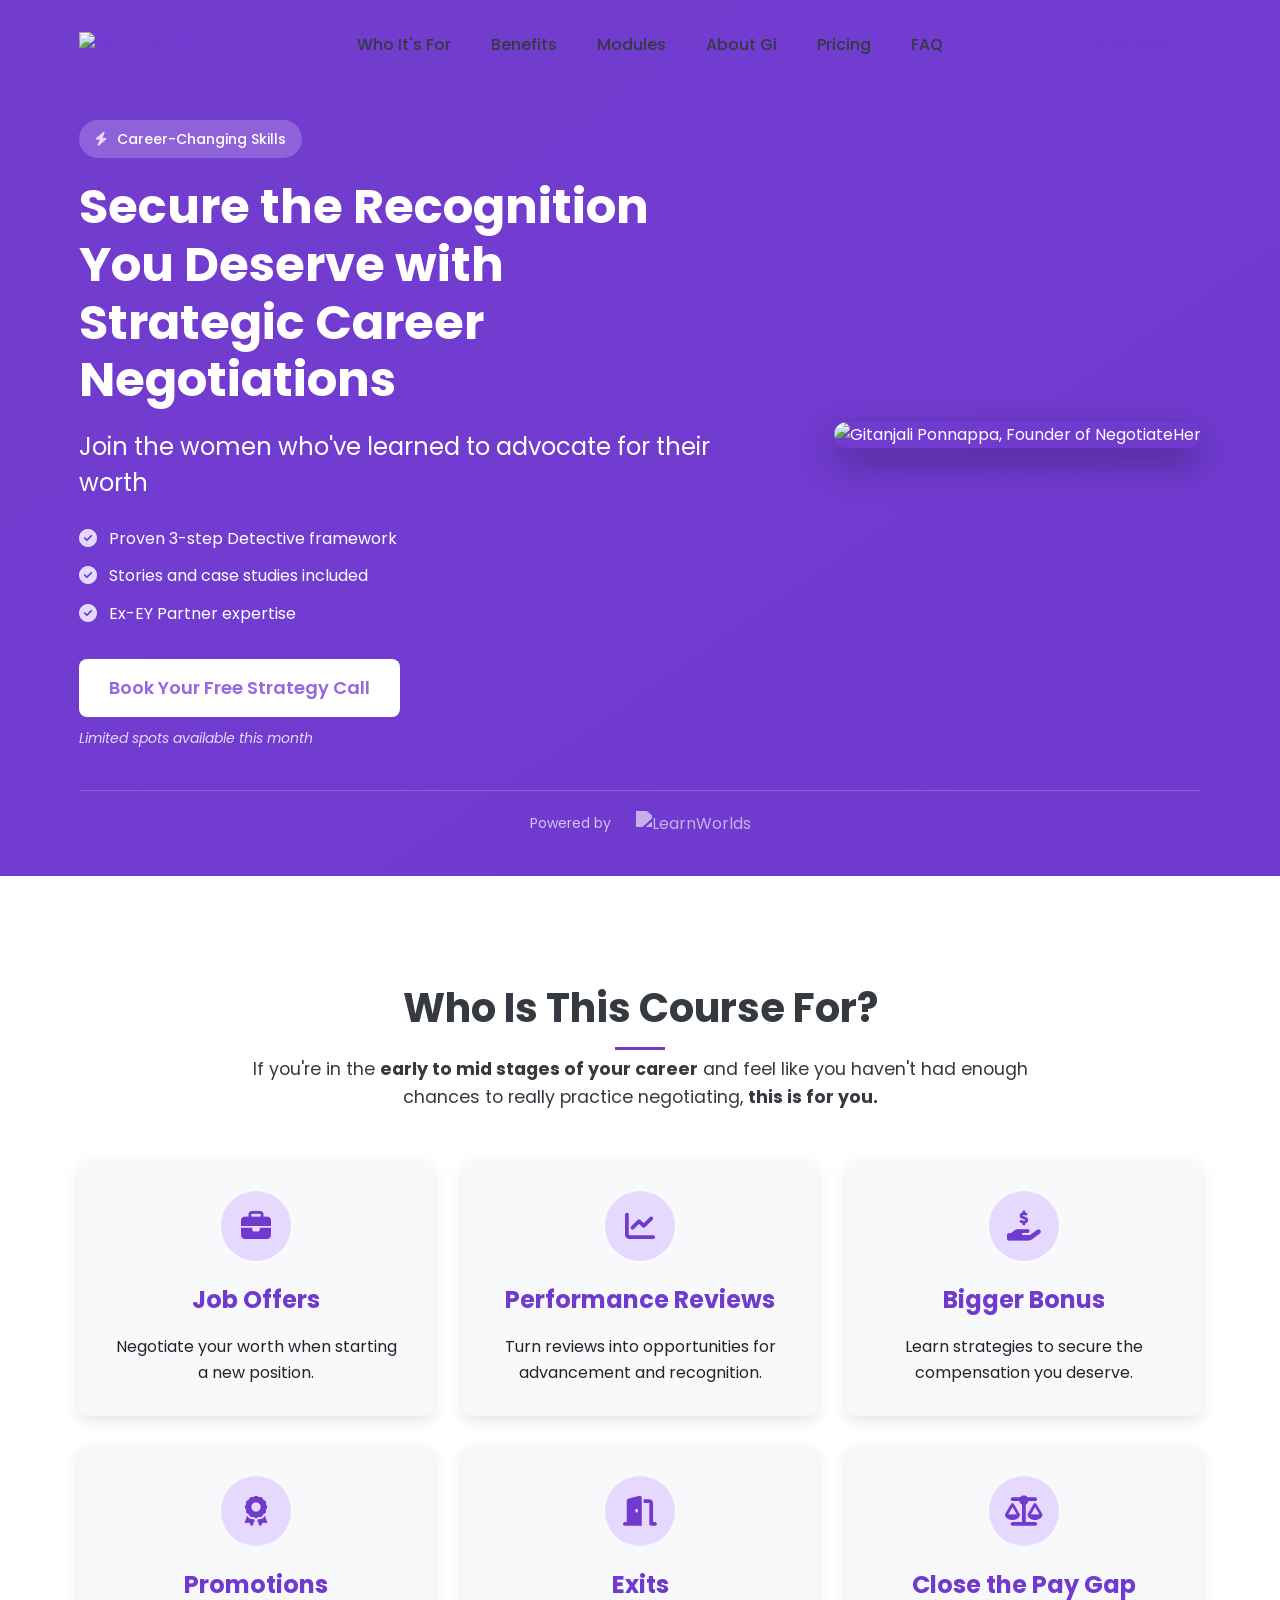
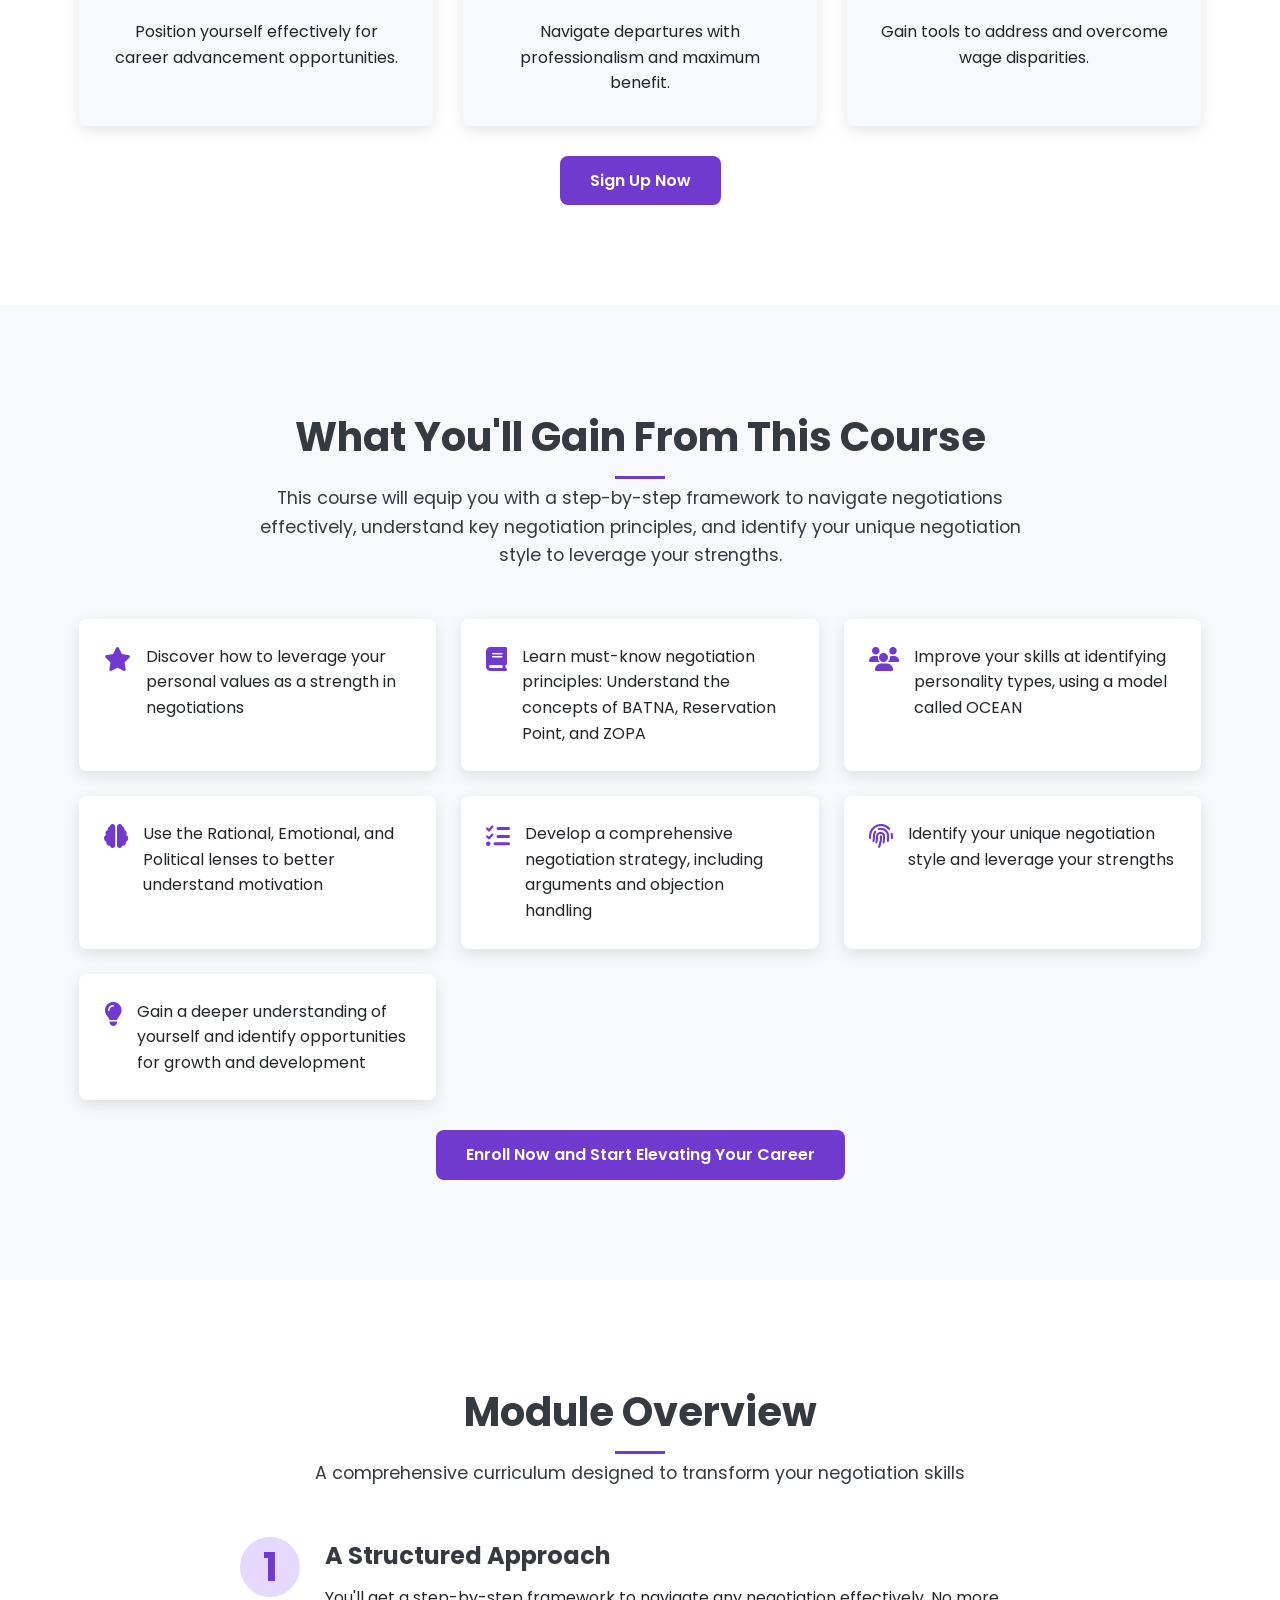
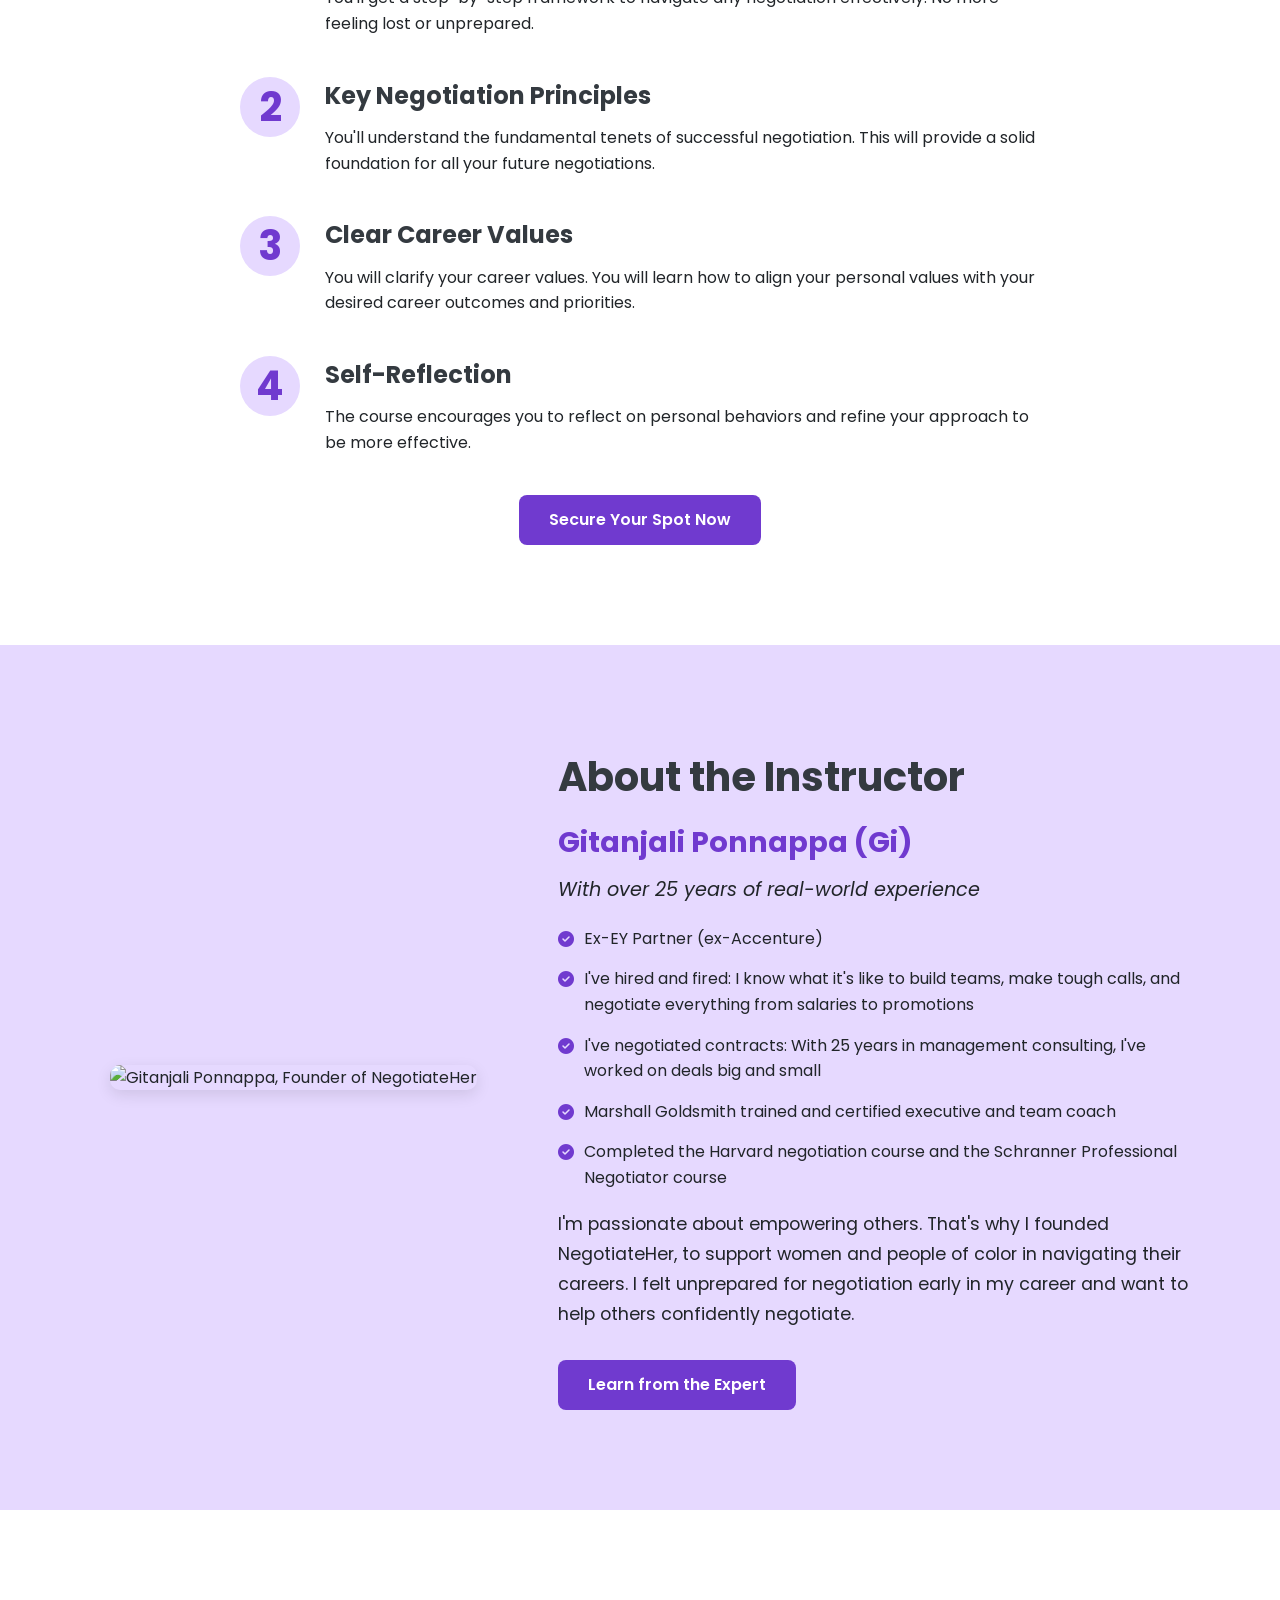
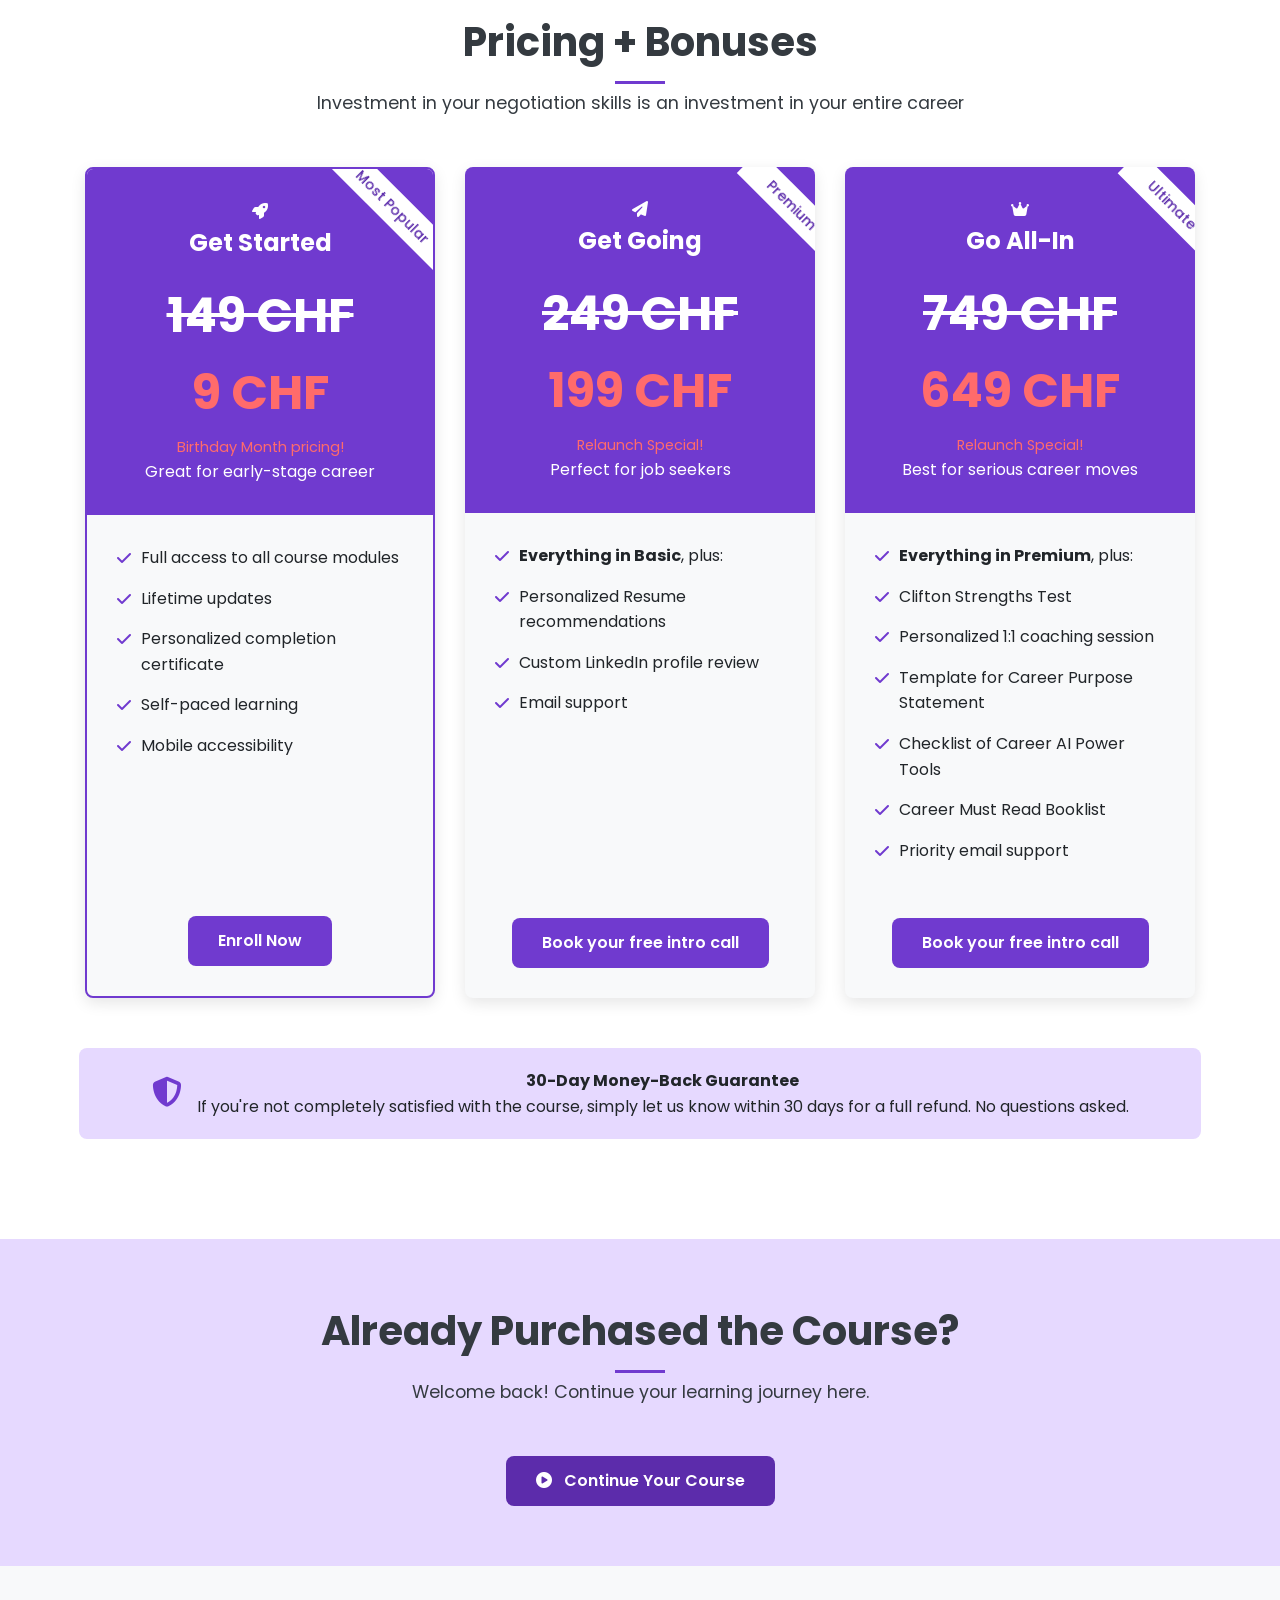
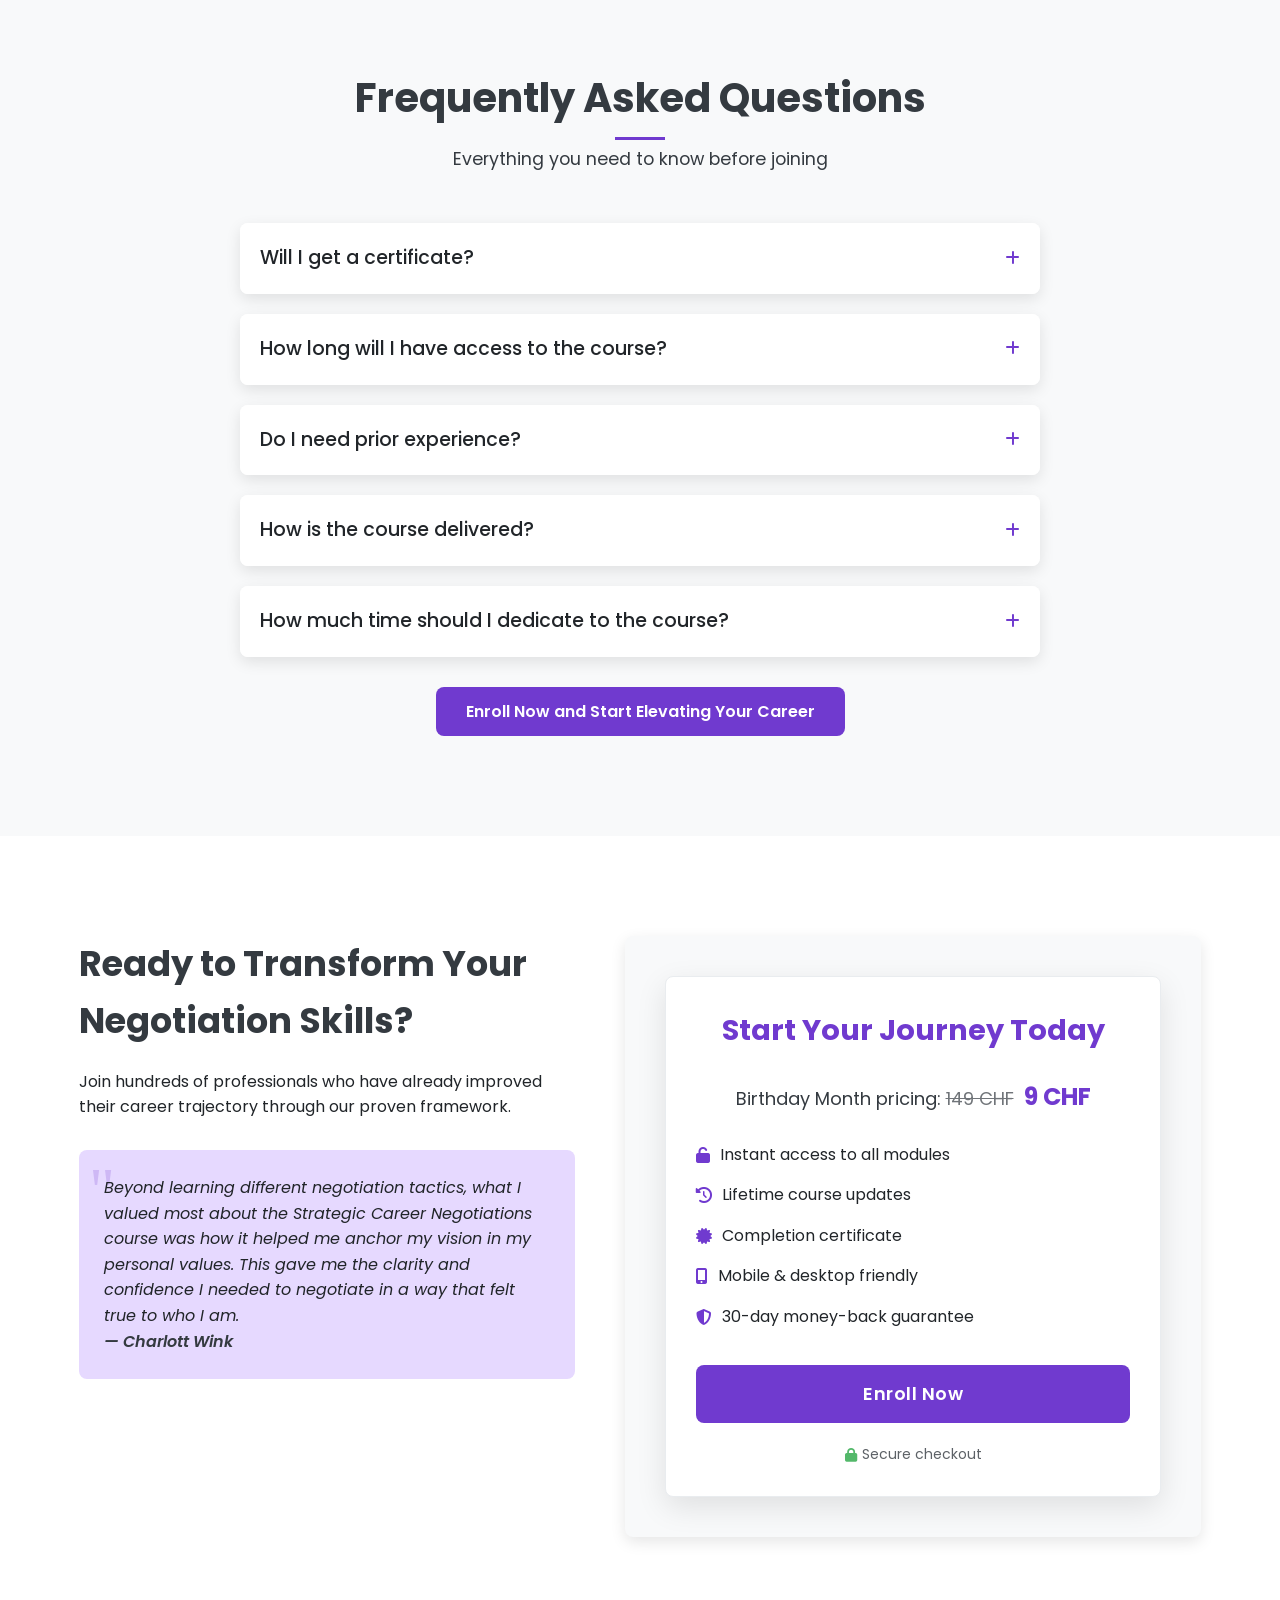
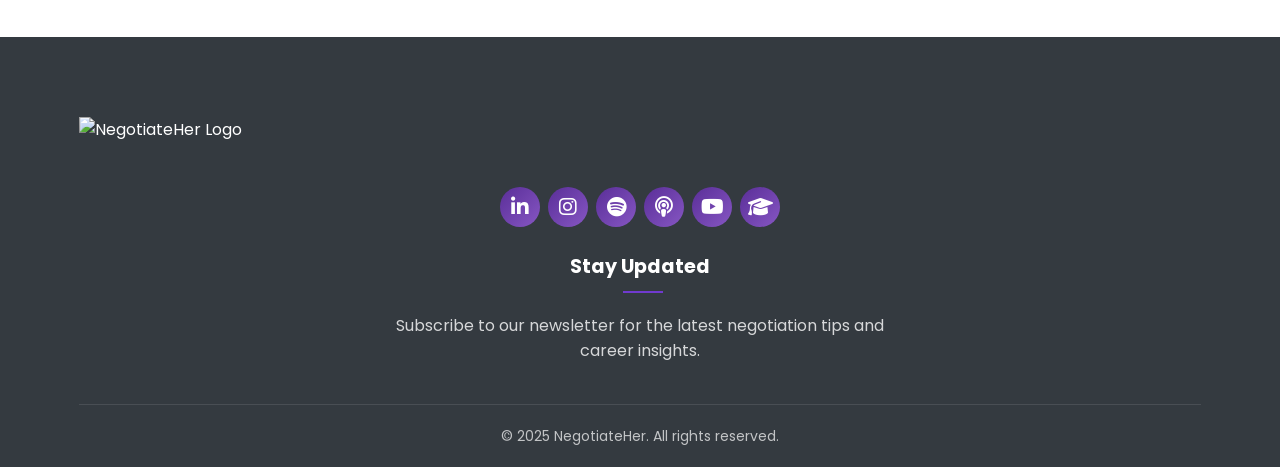
==== commit a092df2b: "Update navbar logo and footer links Co-authored-by: Juni-crypto <60640224+Juni-crypto@users.noreply." ====
--- a/index.html
+++ b/index.html
@@ -36,7 +36,7 @@
         <div class="container">
             <nav class="navbar">
                 <div class="logo">
-                    <a href="#"><img src="https://negotiateher.com/assets/img/templogo_01.png" alt="NegotiateHer Logo"></a>
+                    <a href="https://negotiateher.com/"><img src="https://negotiateher.com/assets/img/templogo_01.png" alt="NegotiateHer Logo"></a>
                 </div>
                 <ul class="nav-menu">
                     <li><a href="#who-is-this-for">Who It's For</a></li>
@@ -499,12 +499,12 @@
             
                 
                 <div class="social-icons" style="padding-bottom:25px;justify-content: center; ">
-                    <a href="https://negotiateher.com/" aria-label="Website"><i class="fas fa-globe"></i></a>
+                    <a href="https://www.linkedin.com/company/negotiateher/?viewAsMember=true" aria-label="LinkedIn"><i class="fab fa-linkedin-in"></i></a>
                     <a href="https://www.instagram.com/negotiatehernow/" aria-label="Instagram"><i class="fab fa-instagram"></i></a>
-                    <a href="https://www.youtube.com/@NegotiateHer" aria-label="YouTube"><i class="fab fa-youtube"></i></a>
                     <a href="https://open.spotify.com/show/7ocWFIPnrOI5DT2u6YZ54P" aria-label="Spotify"><i class="fab fa-spotify"></i></a>
                     <a href="https://podcasts.apple.com/us/podcast/negotiateher/id1772472043" aria-label="Apple Podcasts"><i class="fa fa-podcast"></i></a>
-                    <a href="https://www.linkedin.com/company/negotiateher/" aria-label="LinkedIn"><i class="fab fa-linkedin-in"></i></a>
+                    <a href="https://www.youtube.com/@NegotiateHer/videos" aria-label="YouTube"><i class="fab fa-youtube"></i></a>
+                    <a href="https://elearning.negotiateher.com" aria-label="E-Learning"><i class="fas fa-graduation-cap"></i></a>
                 </div>
                 
                 <div class="footer-newsletter">
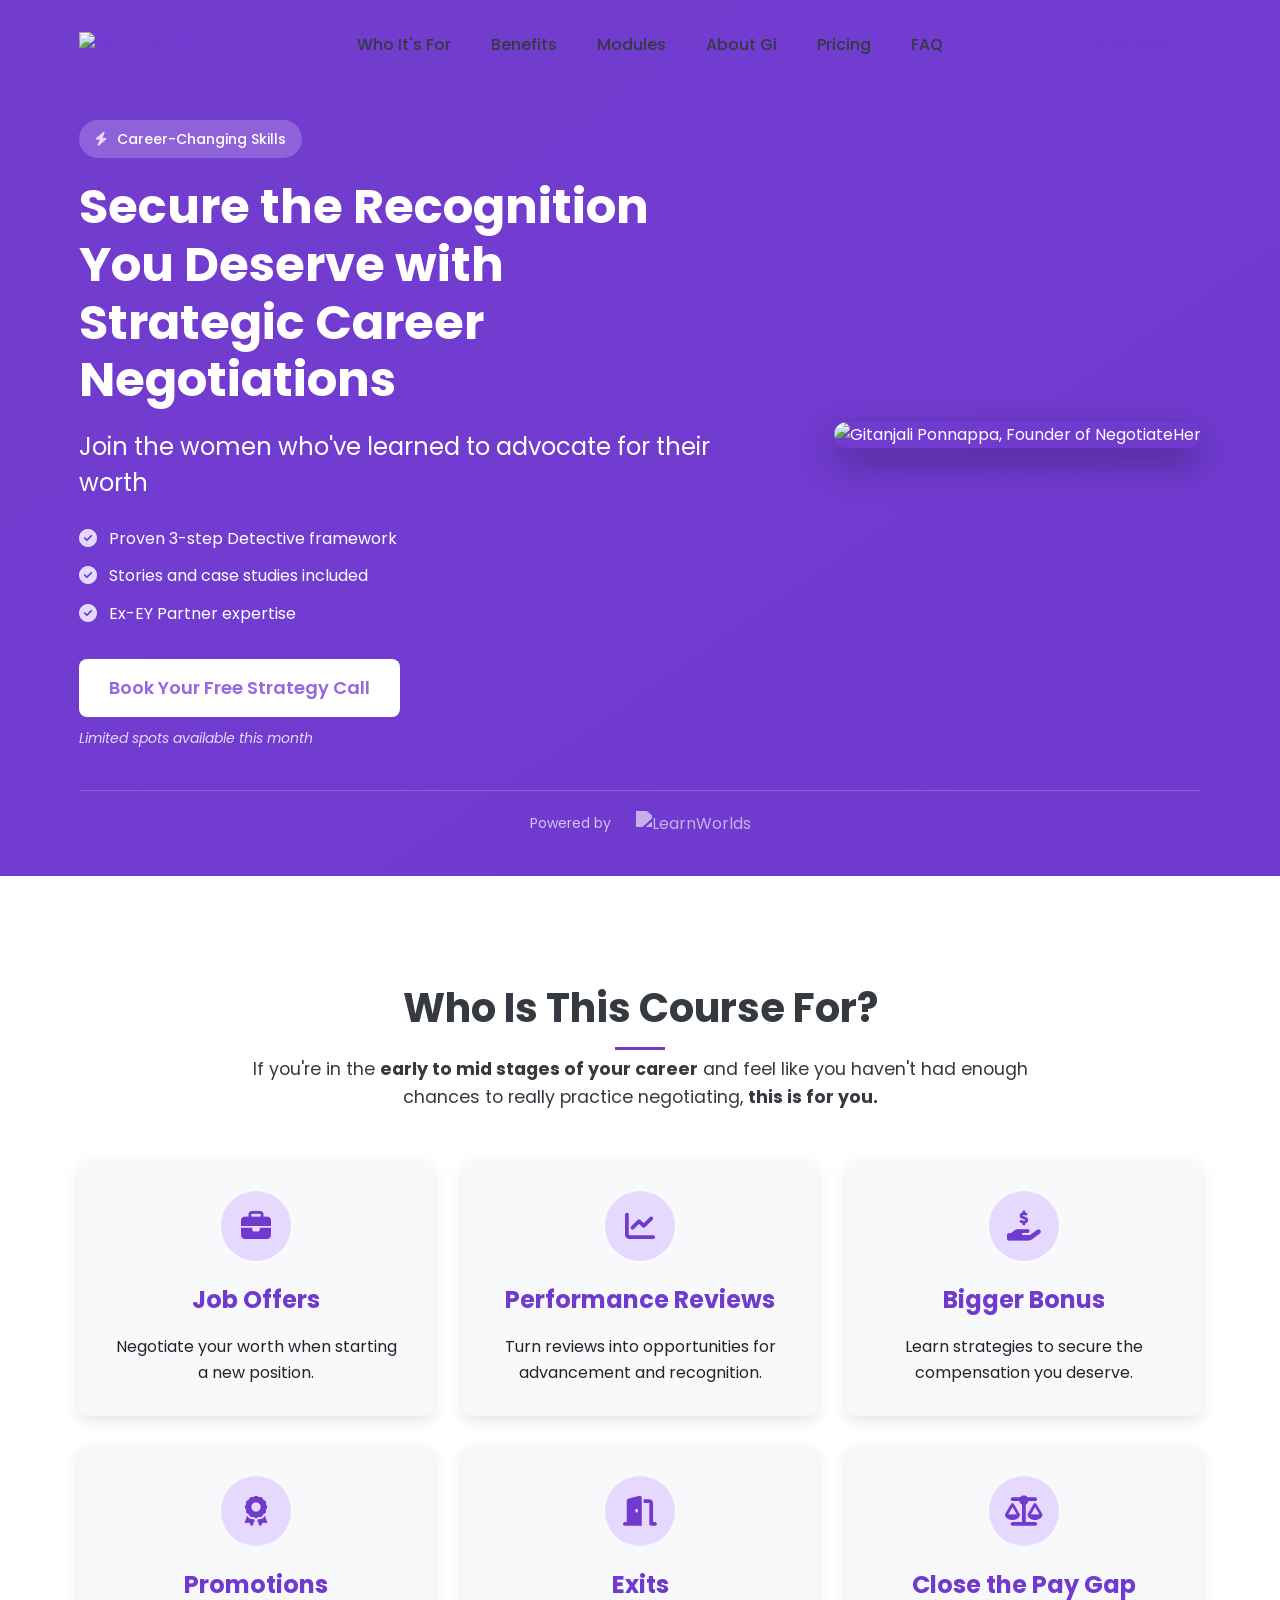
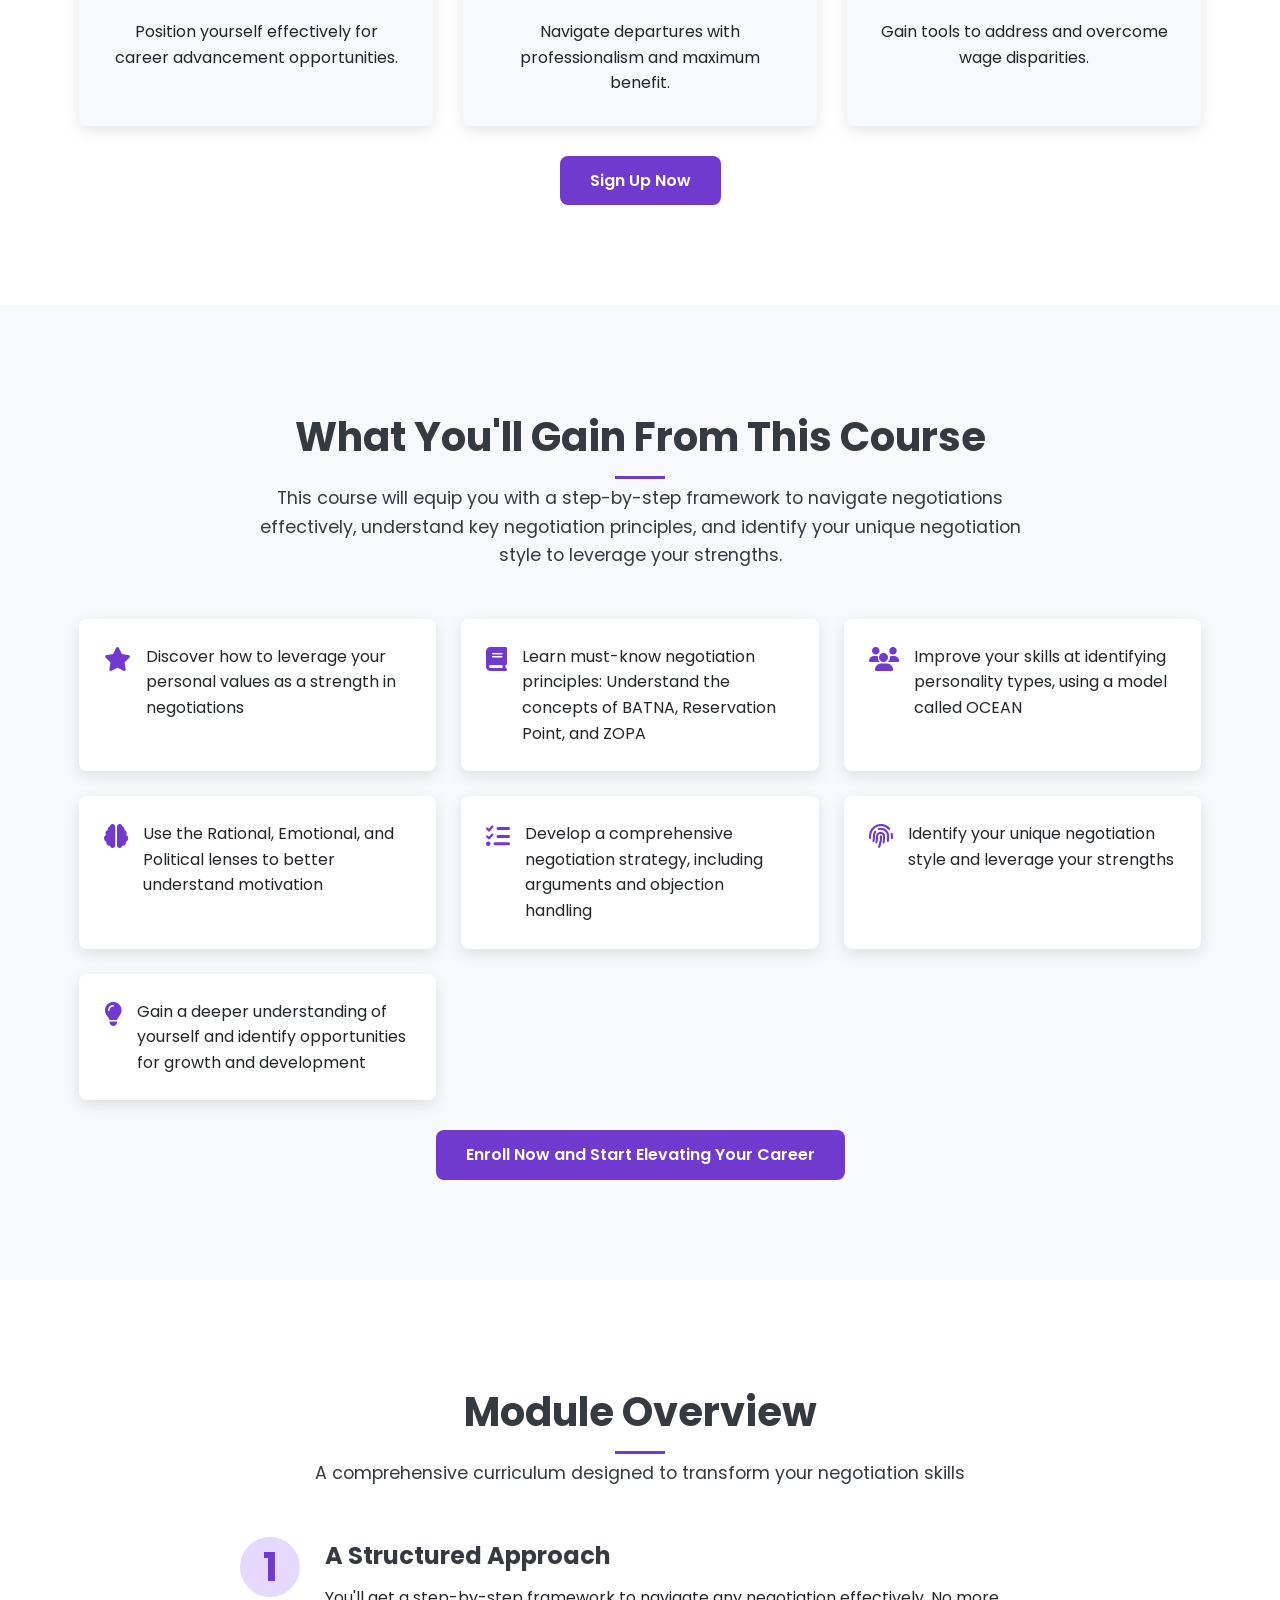
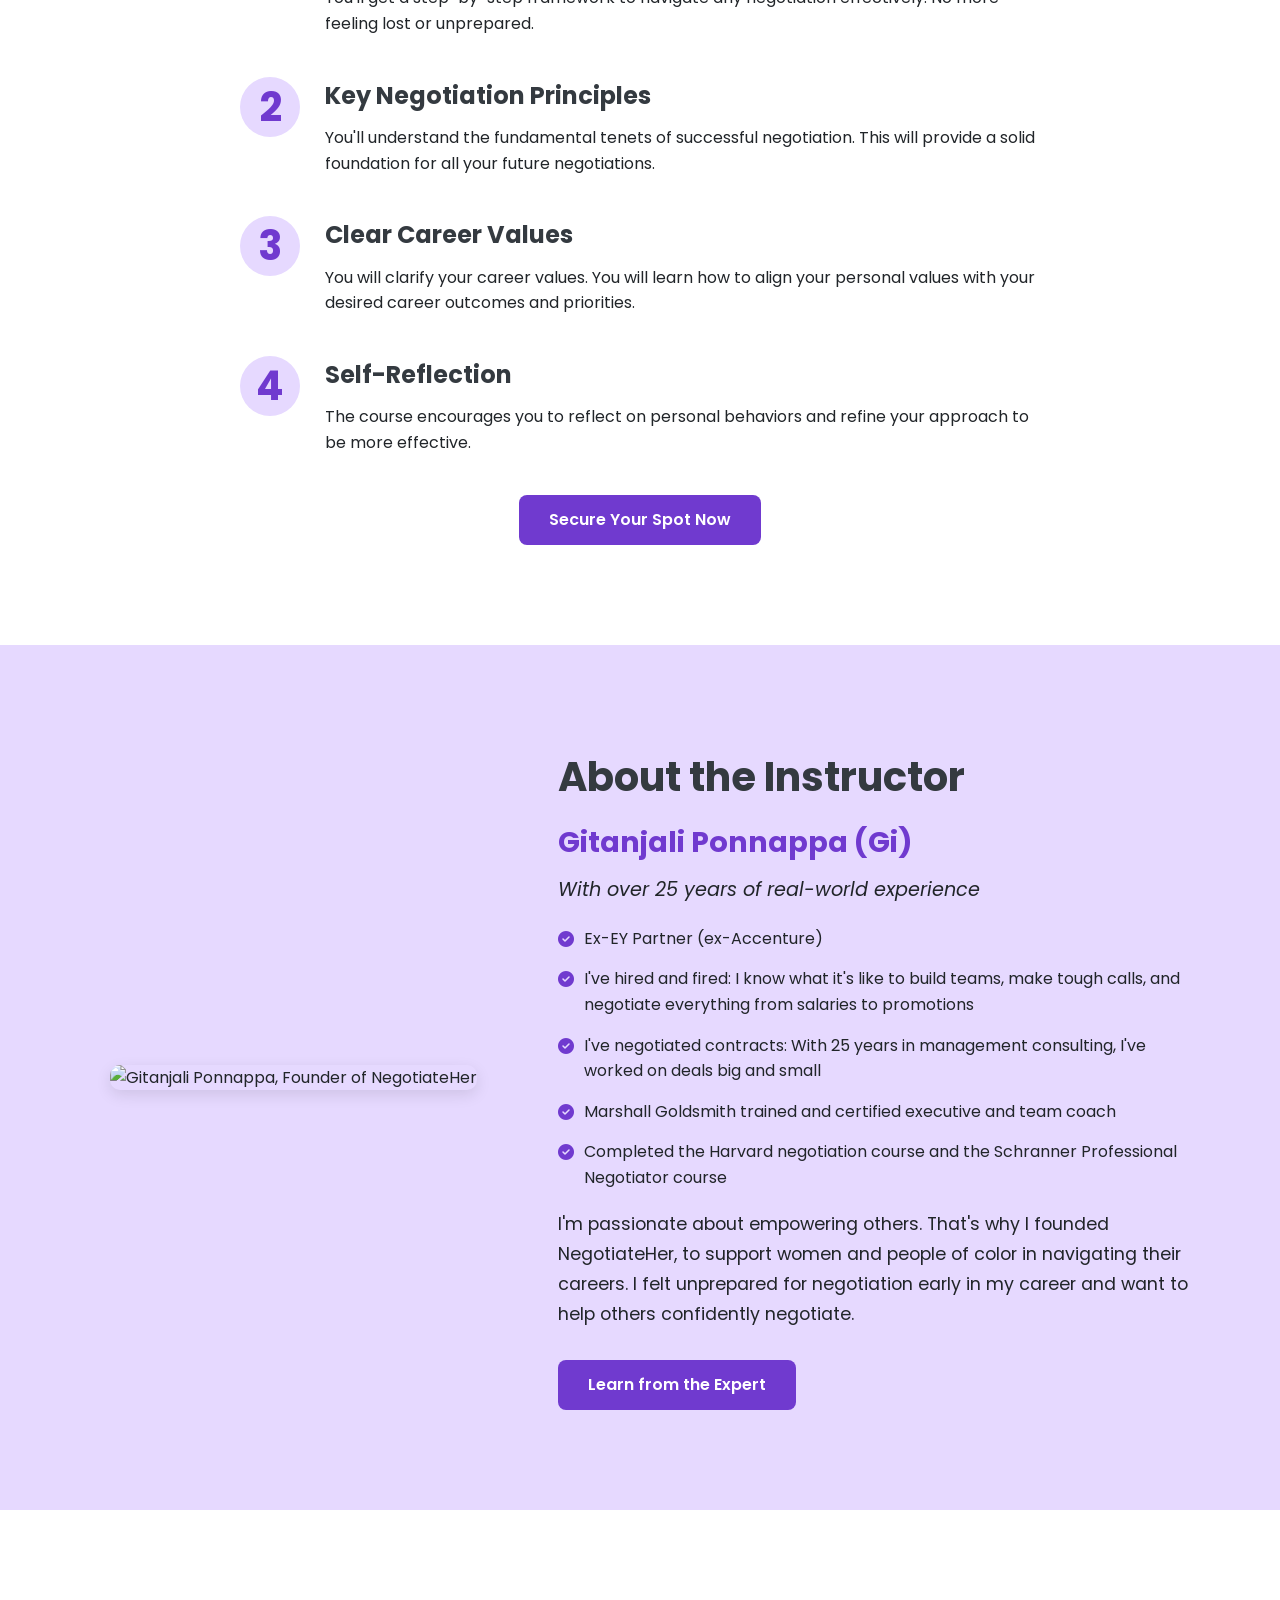
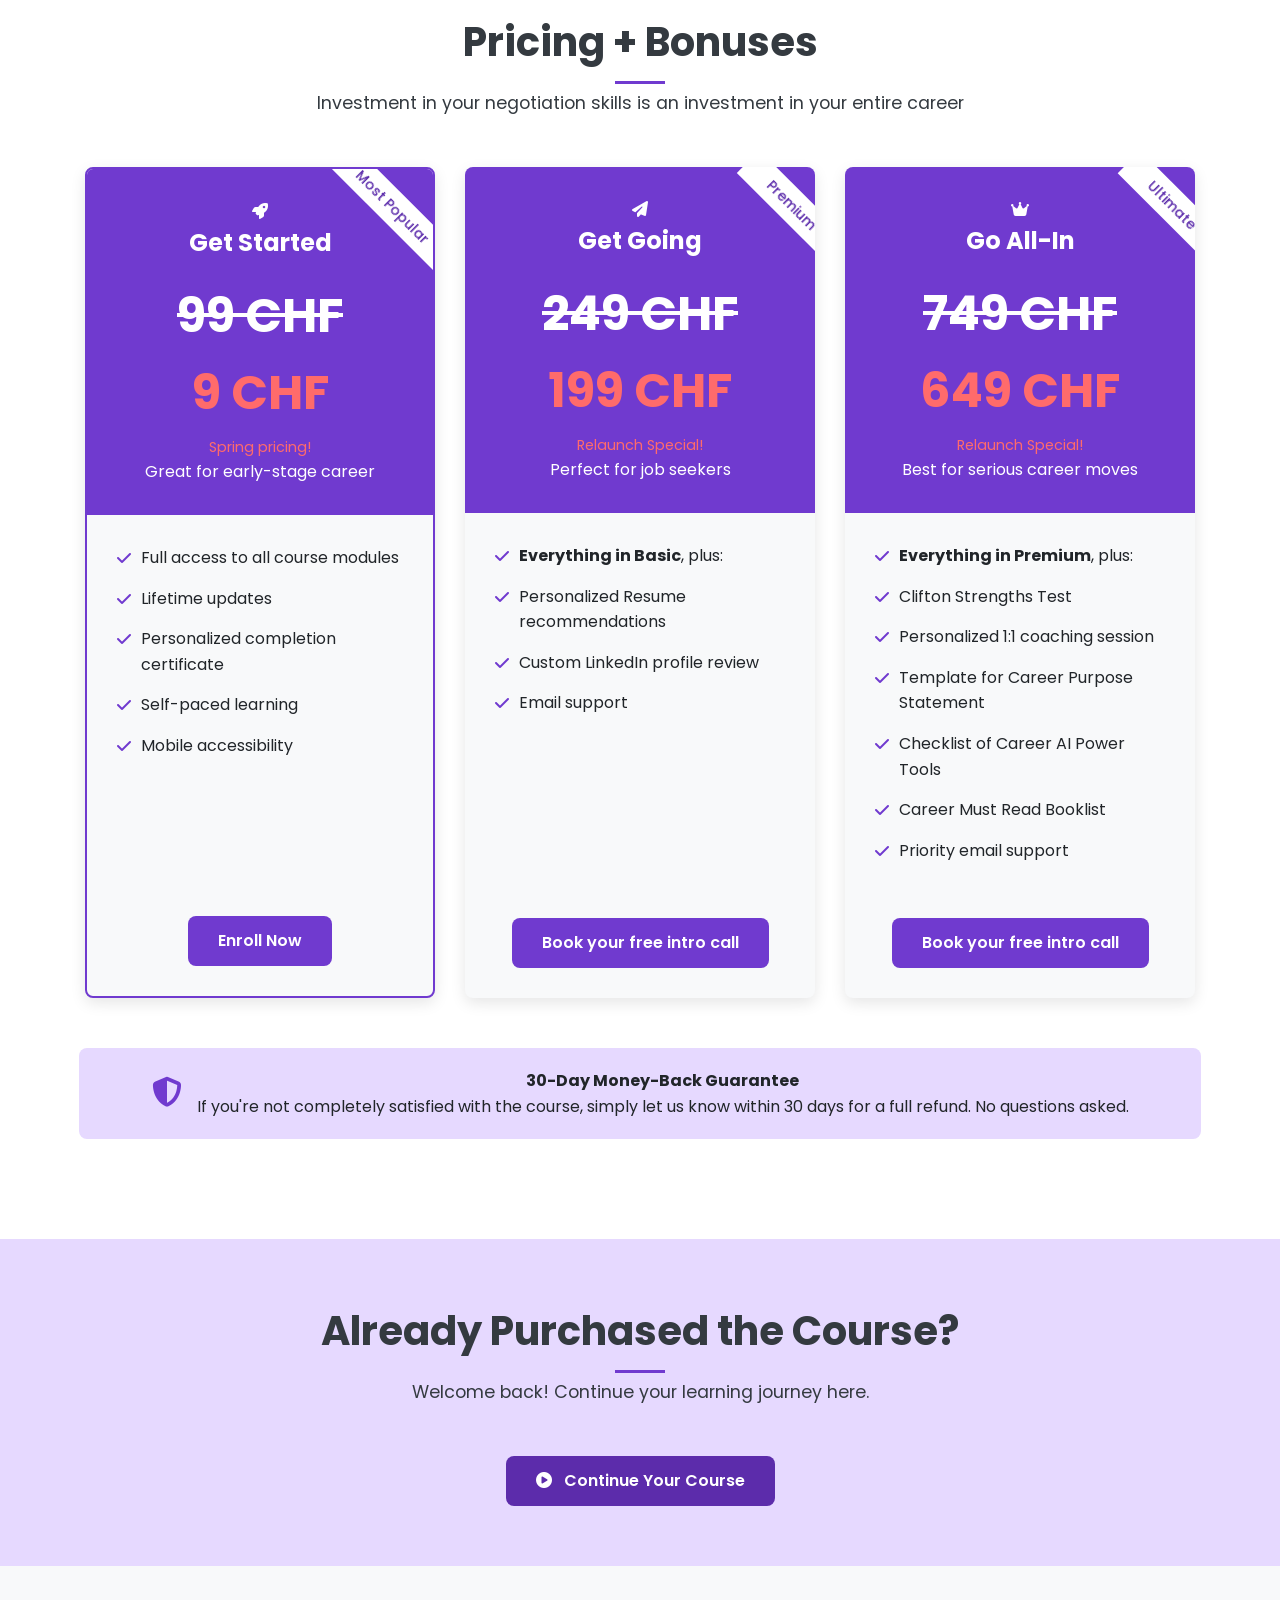
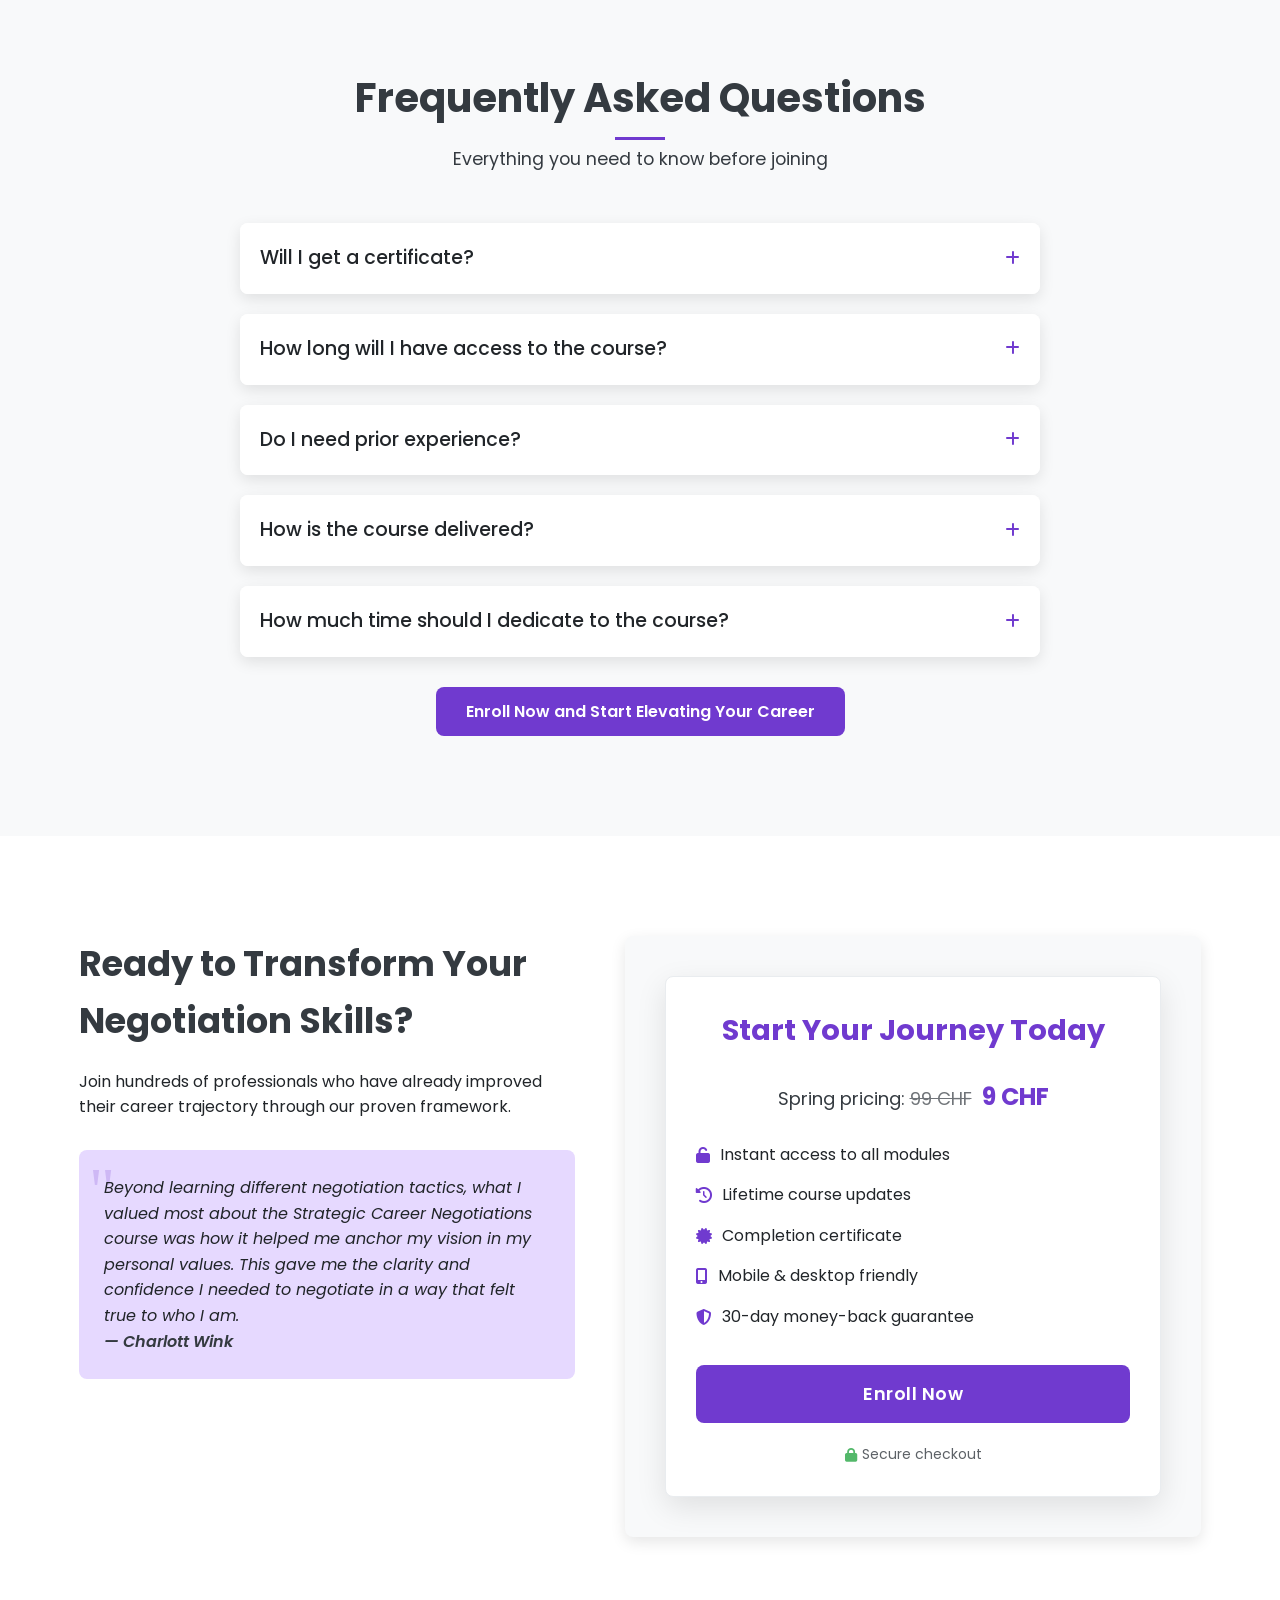
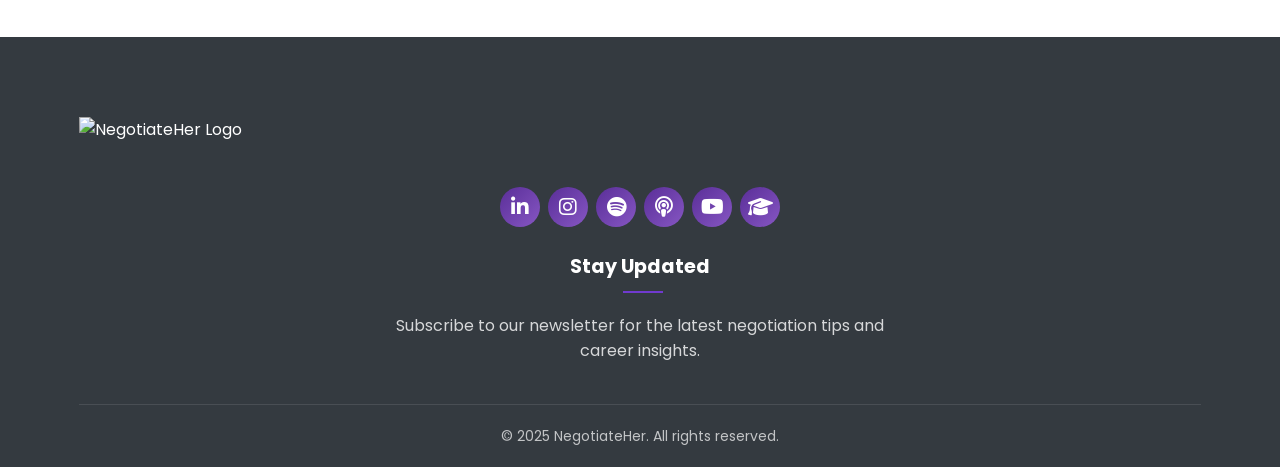
==== commit 334155cc: "Update pricing: Birthday Month → Spring, 149 CHF → 99 CHF Agent-Logs-Url: https://github.com/Juni-cr" ====
--- a/index.html
+++ b/index.html
@@ -299,9 +299,9 @@
                             <i class="fas fa-rocket"></i>
                         </div>
                         <h3>Get Started</h3>
-                        <div class="price"><span style="text-decoration: line-through;">149 CHF</span></div>
+                        <div class="price"><span style="text-decoration: line-through;">99 CHF</span></div>
                         <div class="price" style="color: #ff6b6b; font-weight: bold;">9 CHF</div>
-                        <p class="early-bird-offer" style="color: #ff6b6b; font-size: 0.9em; margin-top: 5px;">Birthday Month pricing!</p>
+                        <p class="early-bird-offer" style="color: #ff6b6b; font-size: 0.9em; margin-top: 5px;">Spring pricing!</p>
                         <p class="package-subtitle">Great for early-stage career</p>
                     </div>
                     <div class="pricing-features">
@@ -470,7 +470,7 @@
                 <div class="signup-form">
                     <div class="form-card">
                         <h3>Start Your Journey Today</h3>
-                        <p class="offer-highlight">Birthday Month pricing: <span class="strike">149 CHF</span> <span class="highlight-price">9 CHF</span></p>
+                        <p class="offer-highlight">Spring pricing: <span class="strike">99 CHF</span> <span class="highlight-price">9 CHF</span></p>
                         
                         <ul class="final-features">
                             <li><i class="fas fa-unlock"></i> Instant access to all modules</li>
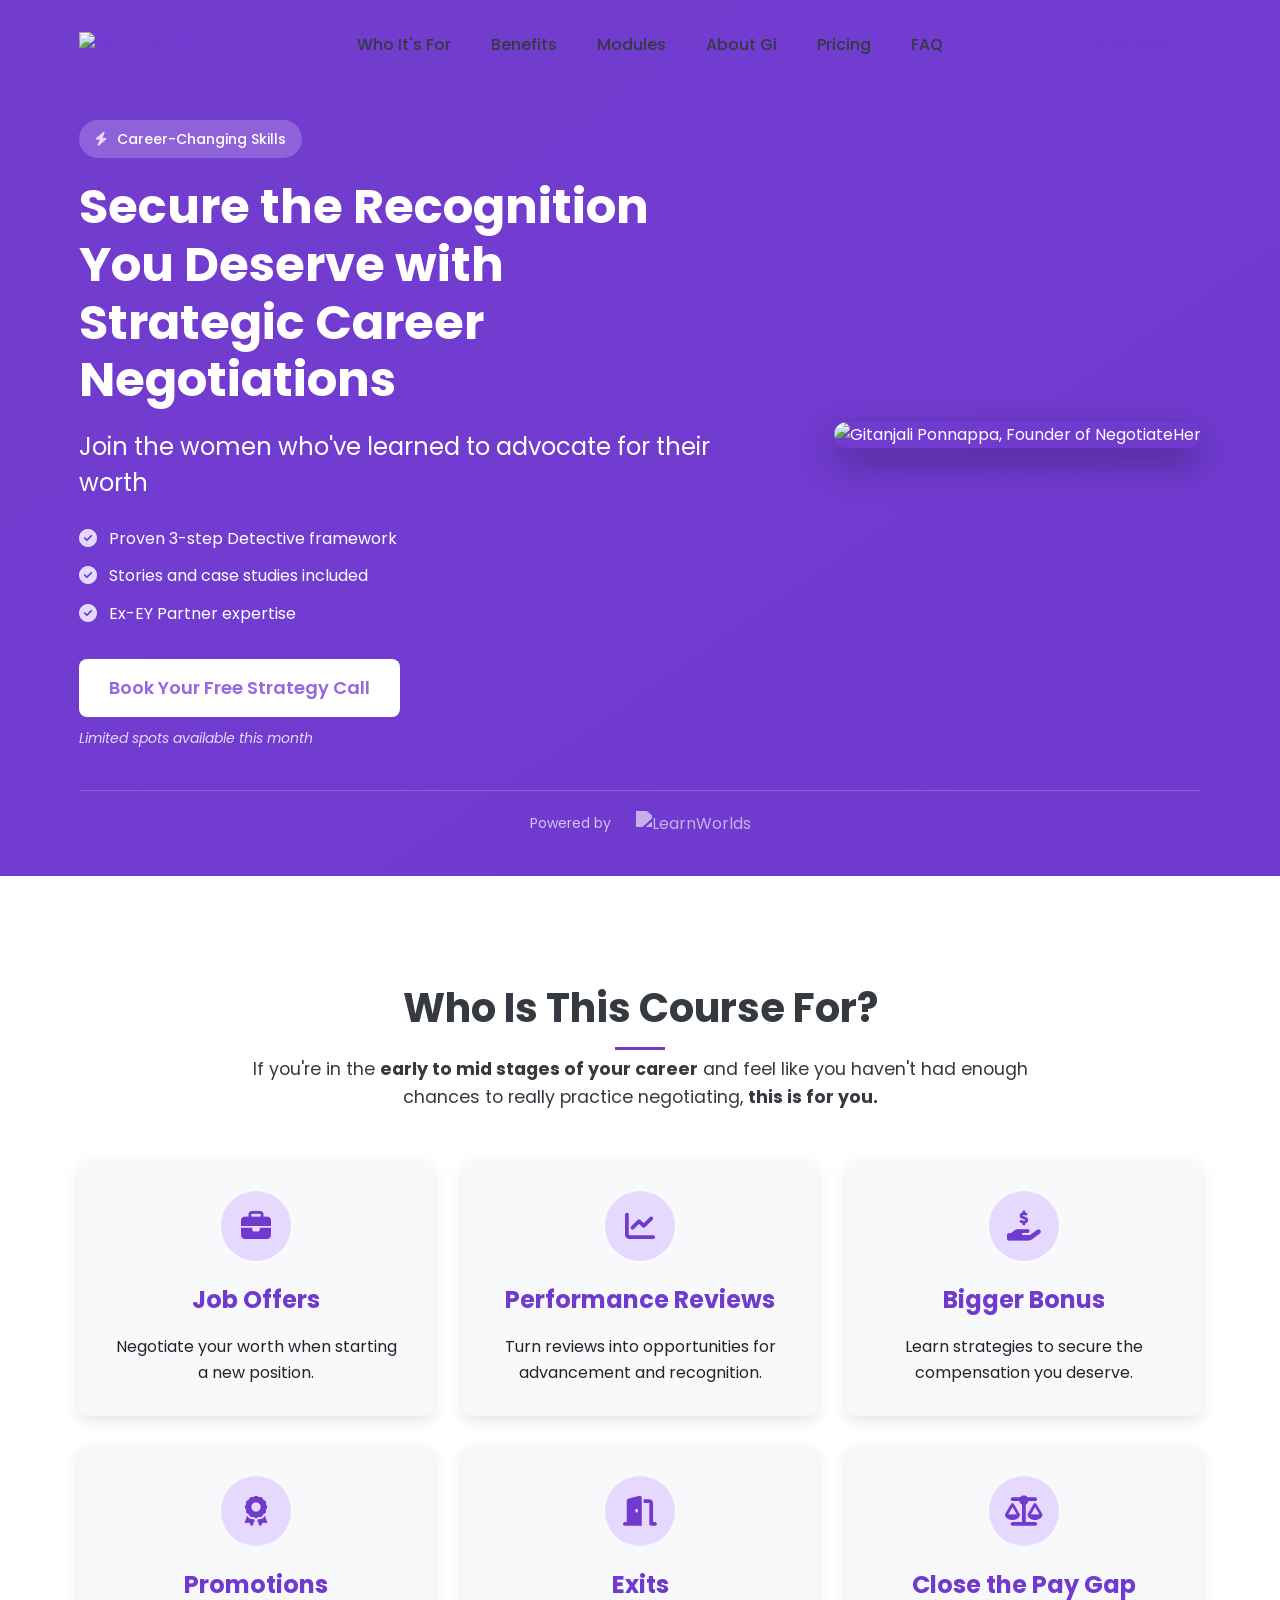
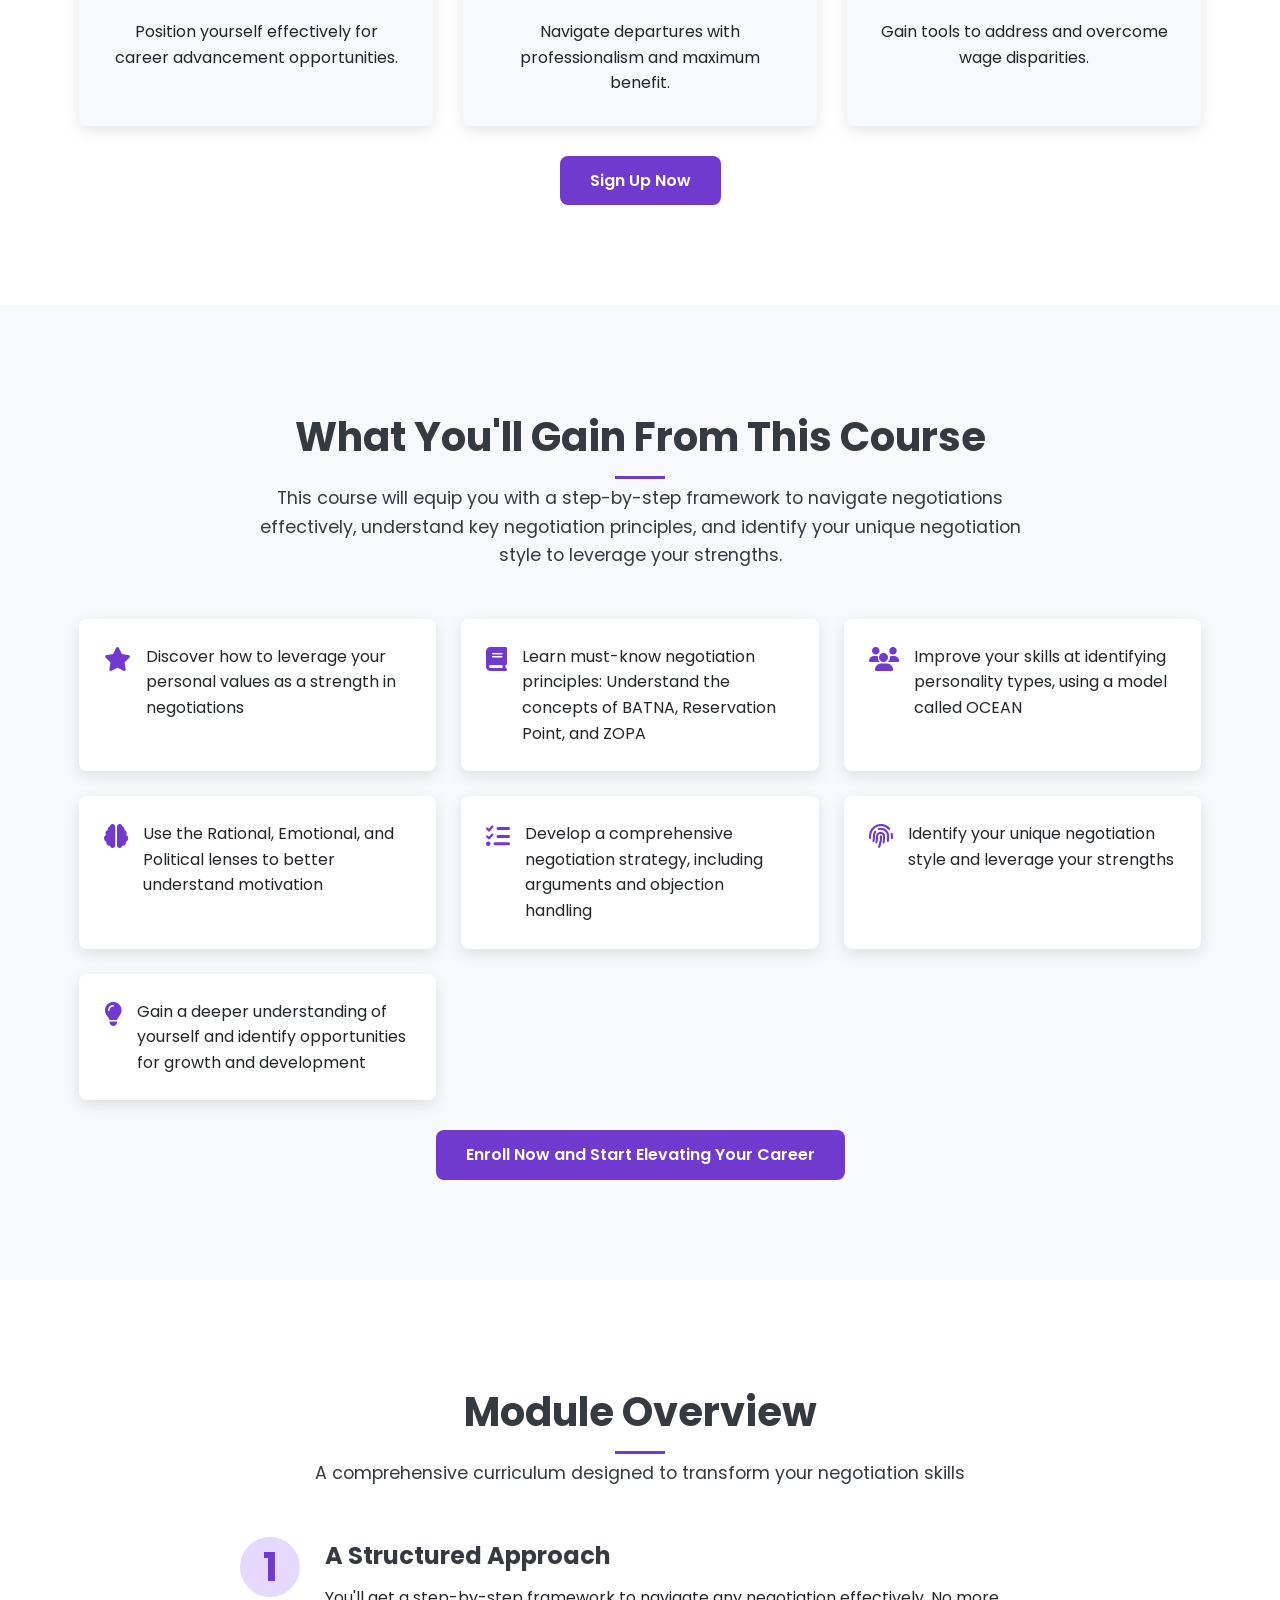
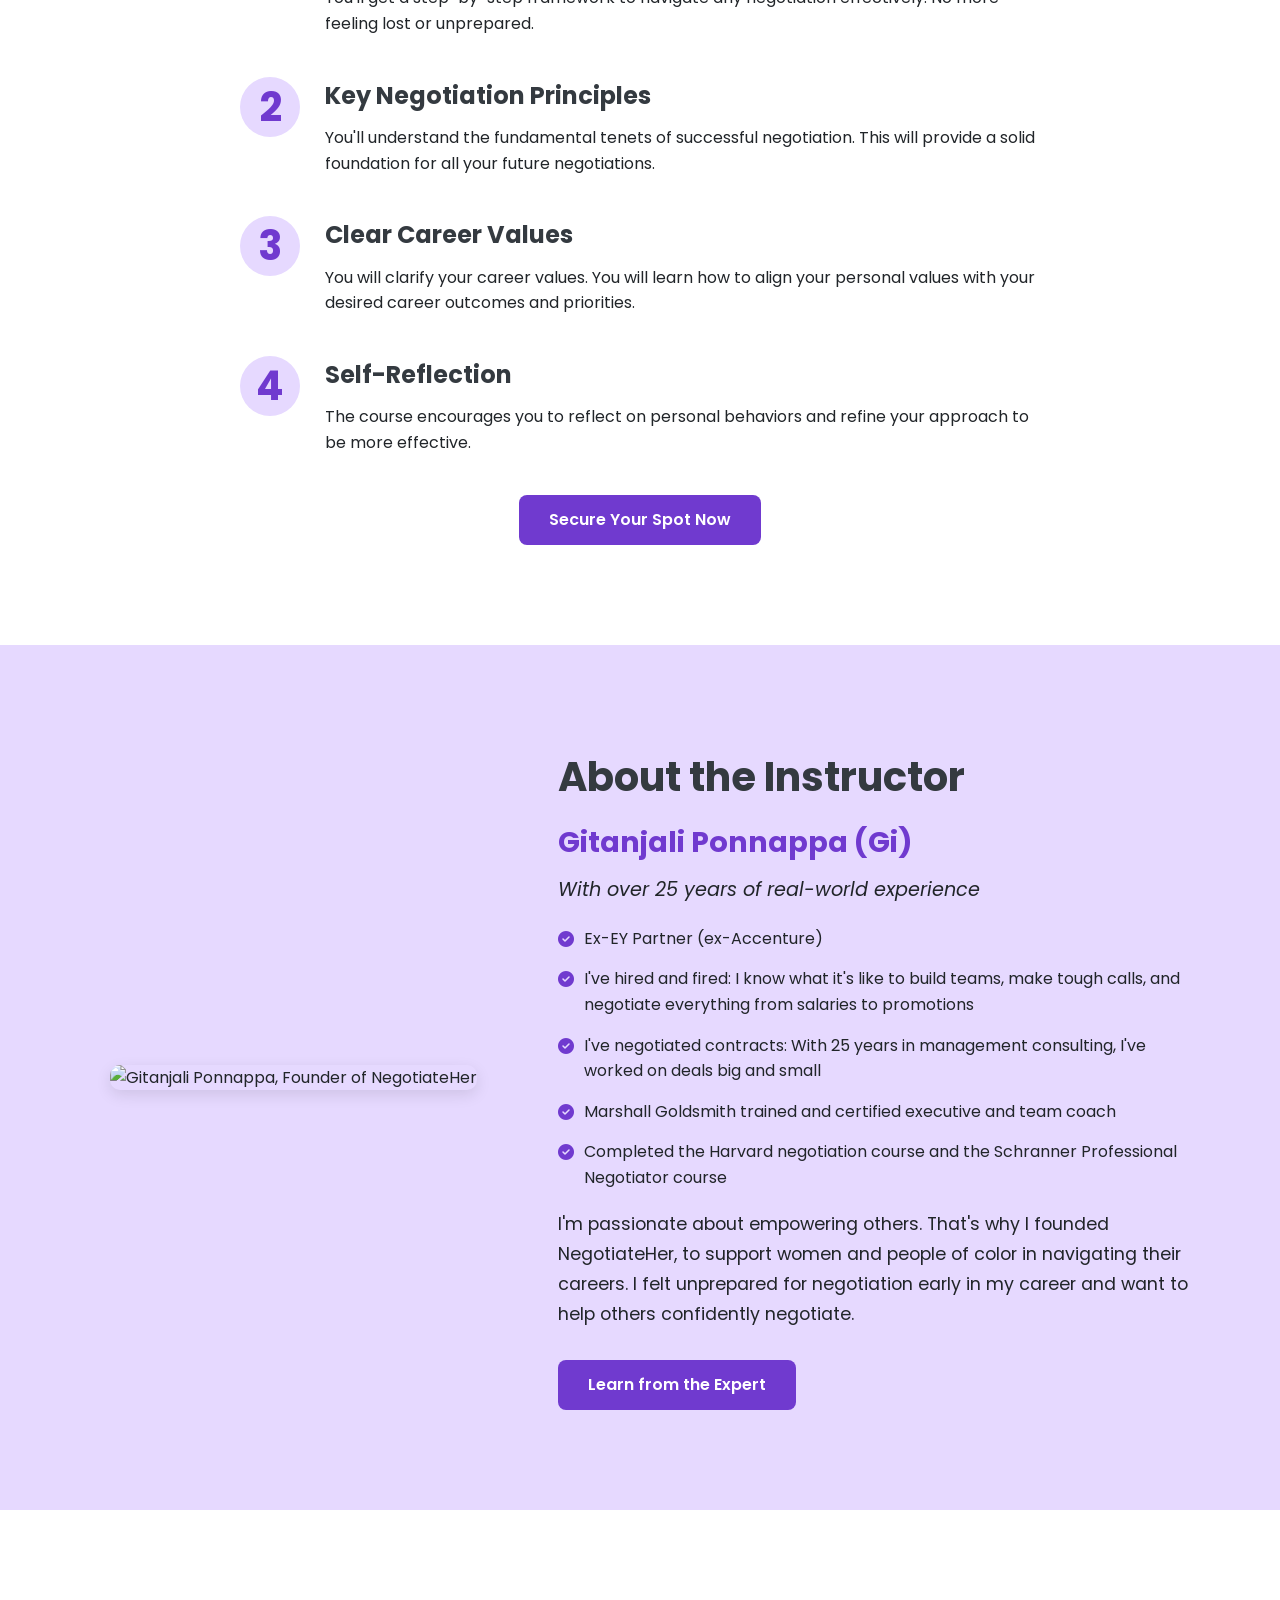
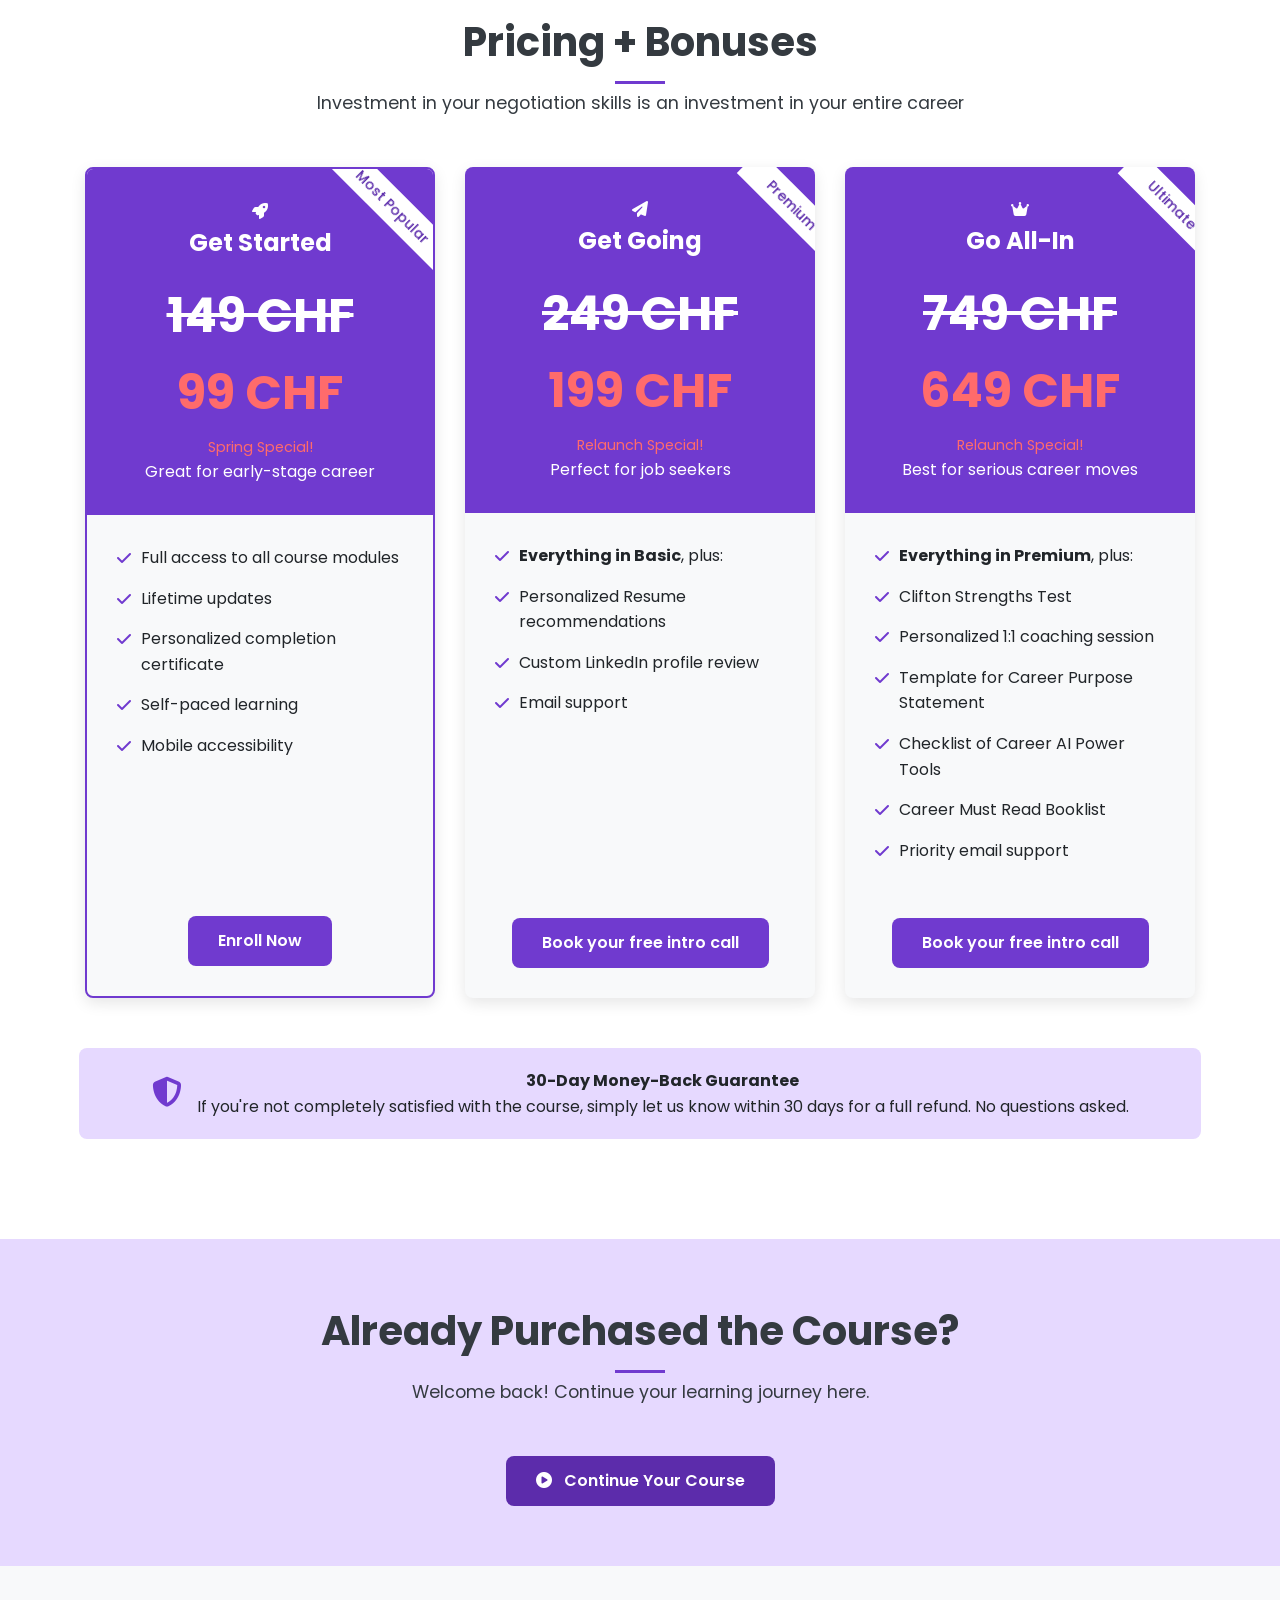
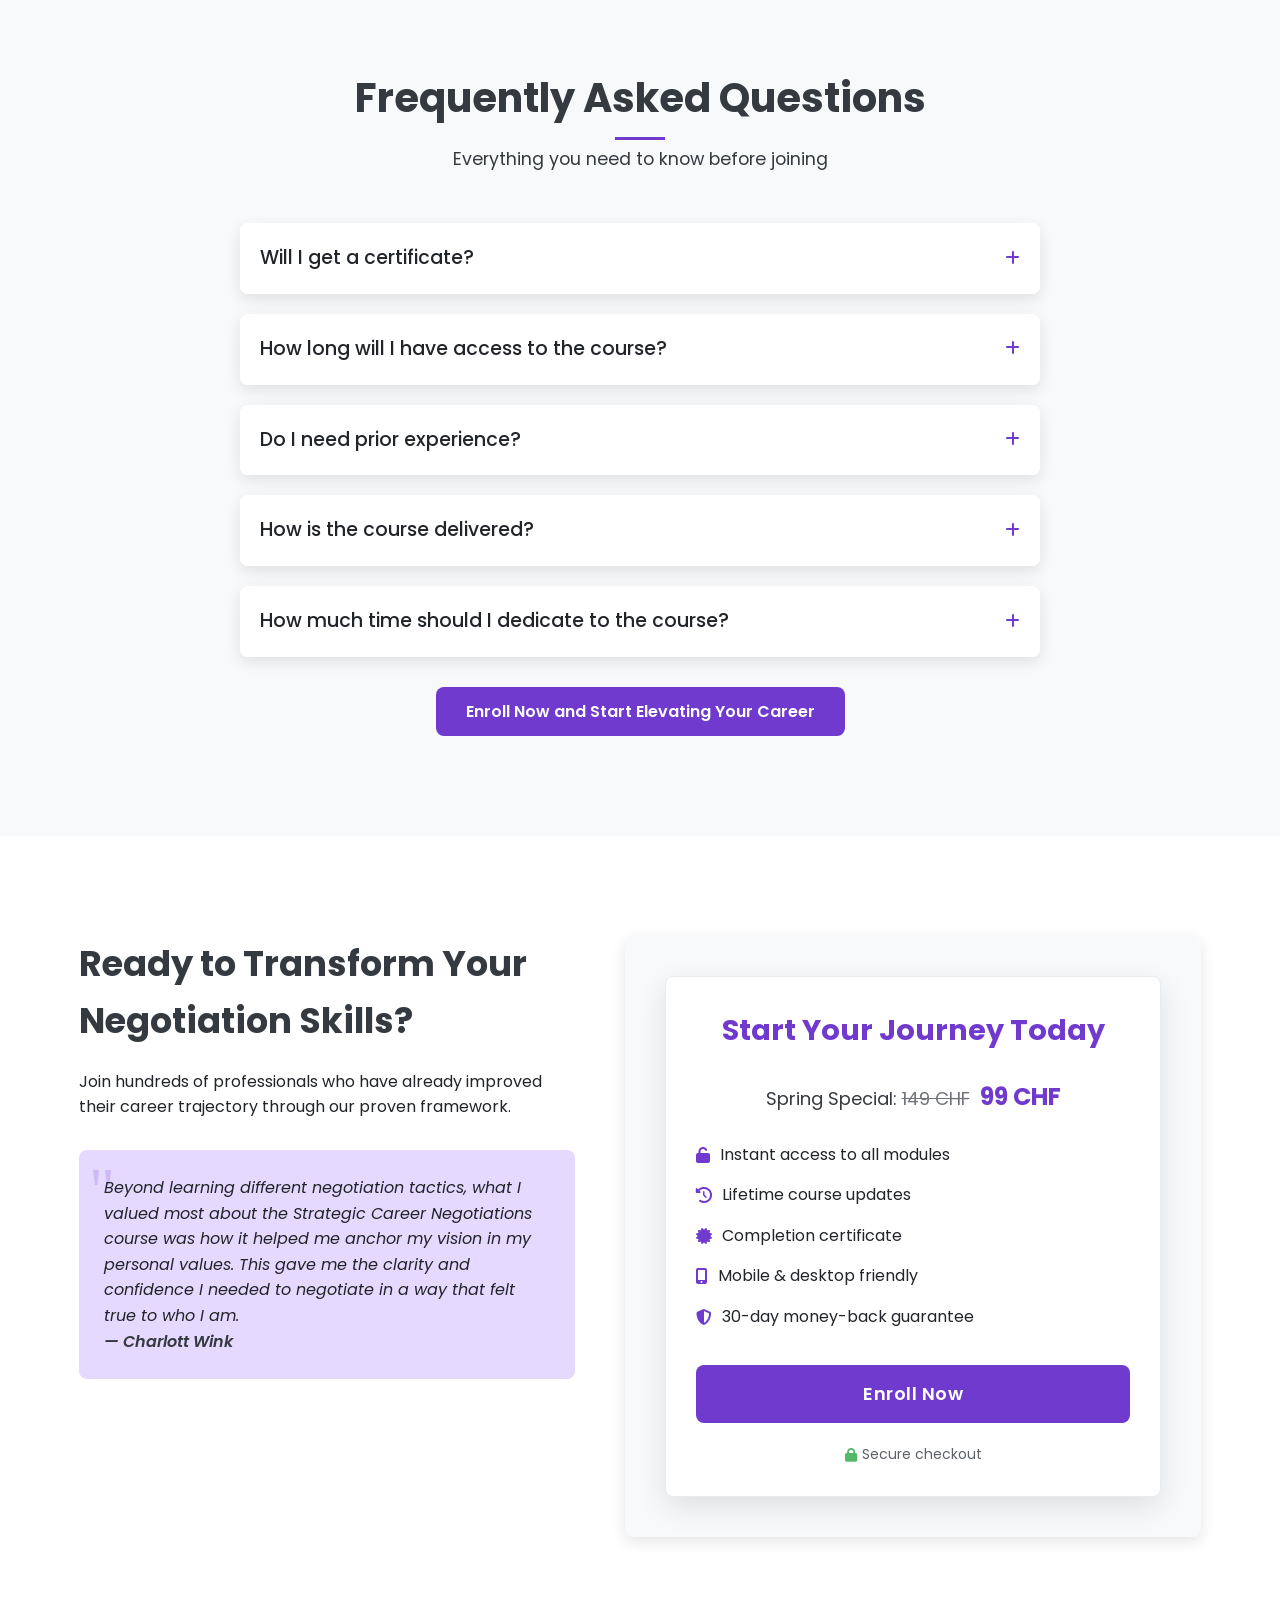
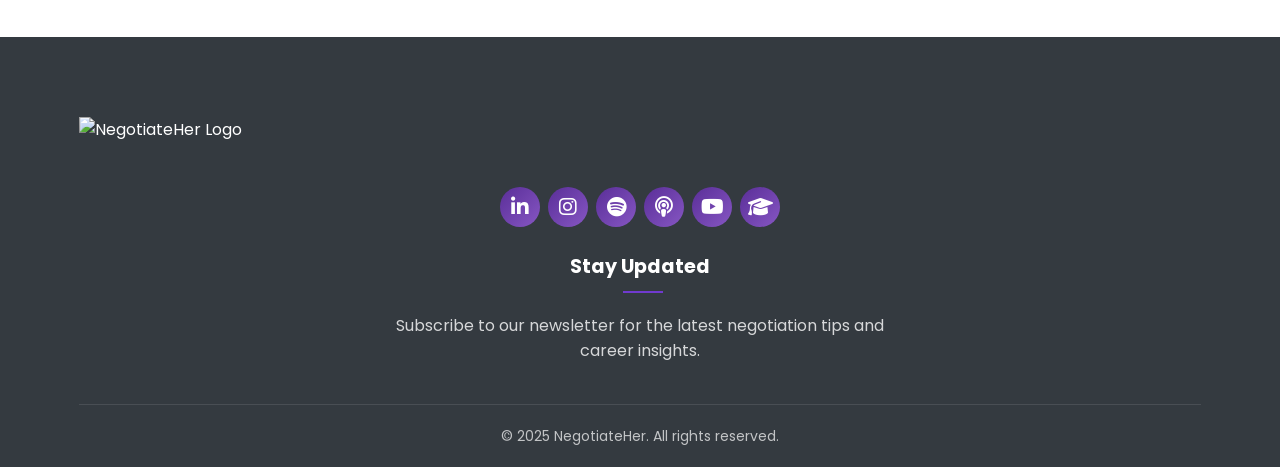
==== commit 3d02af8c: "Update pricing: Spring Special 99 CHF, restore 149 CHF strikethrough Agent-Logs-Url: https://github." ====
--- a/index.html
+++ b/index.html
@@ -299,9 +299,9 @@
                             <i class="fas fa-rocket"></i>
                         </div>
                         <h3>Get Started</h3>
-                        <div class="price"><span style="text-decoration: line-through;">99 CHF</span></div>
-                        <div class="price" style="color: #ff6b6b; font-weight: bold;">9 CHF</div>
-                        <p class="early-bird-offer" style="color: #ff6b6b; font-size: 0.9em; margin-top: 5px;">Spring pricing!</p>
+                        <div class="price"><span style="text-decoration: line-through;">149 CHF</span></div>
+                        <div class="price" style="color: #ff6b6b; font-weight: bold;">99 CHF</div>
+                        <p class="early-bird-offer" style="color: #ff6b6b; font-size: 0.9em; margin-top: 5px;">Spring Special!</p>
                         <p class="package-subtitle">Great for early-stage career</p>
                     </div>
                     <div class="pricing-features">
@@ -470,7 +470,7 @@
                 <div class="signup-form">
                     <div class="form-card">
                         <h3>Start Your Journey Today</h3>
-                        <p class="offer-highlight">Spring pricing: <span class="strike">99 CHF</span> <span class="highlight-price">9 CHF</span></p>
+                        <p class="offer-highlight">Spring Special: <span class="strike">149 CHF</span> <span class="highlight-price">99 CHF</span></p>
                         
                         <ul class="final-features">
                             <li><i class="fas fa-unlock"></i> Instant access to all modules</li>
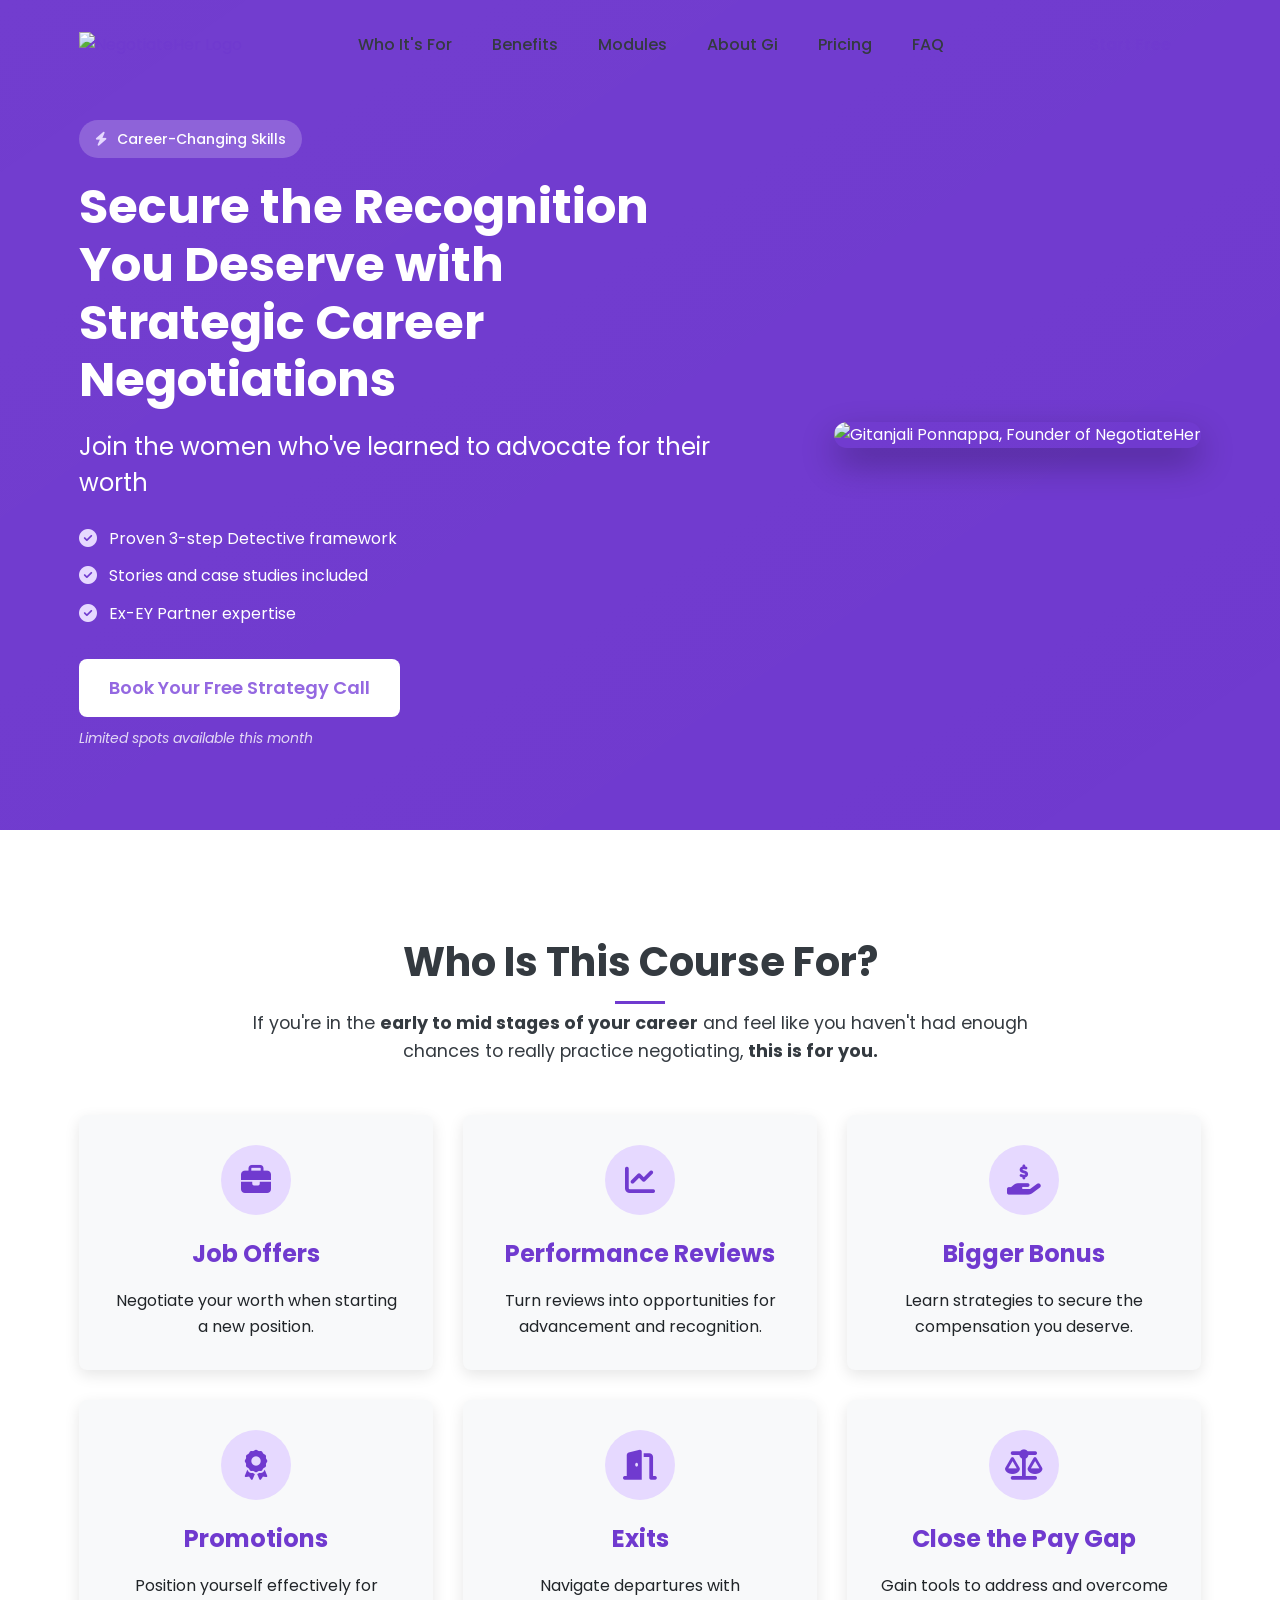
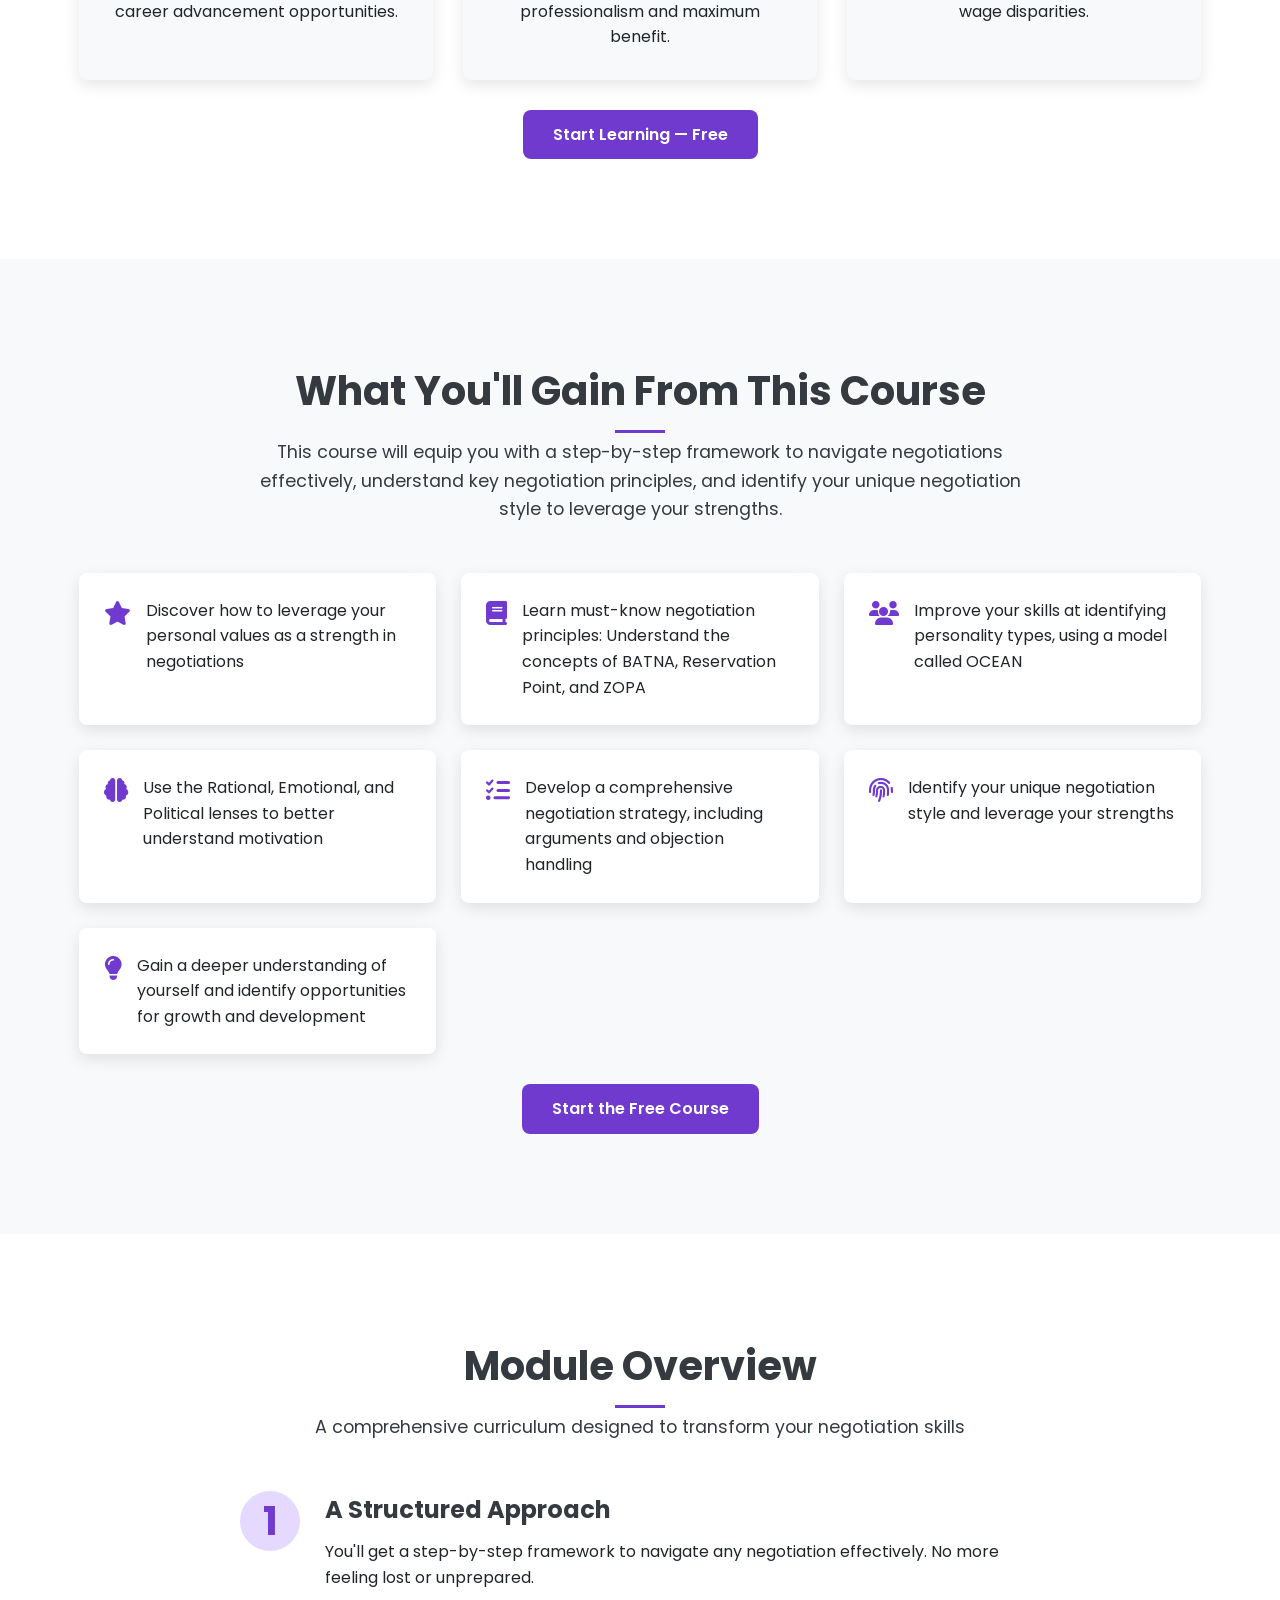
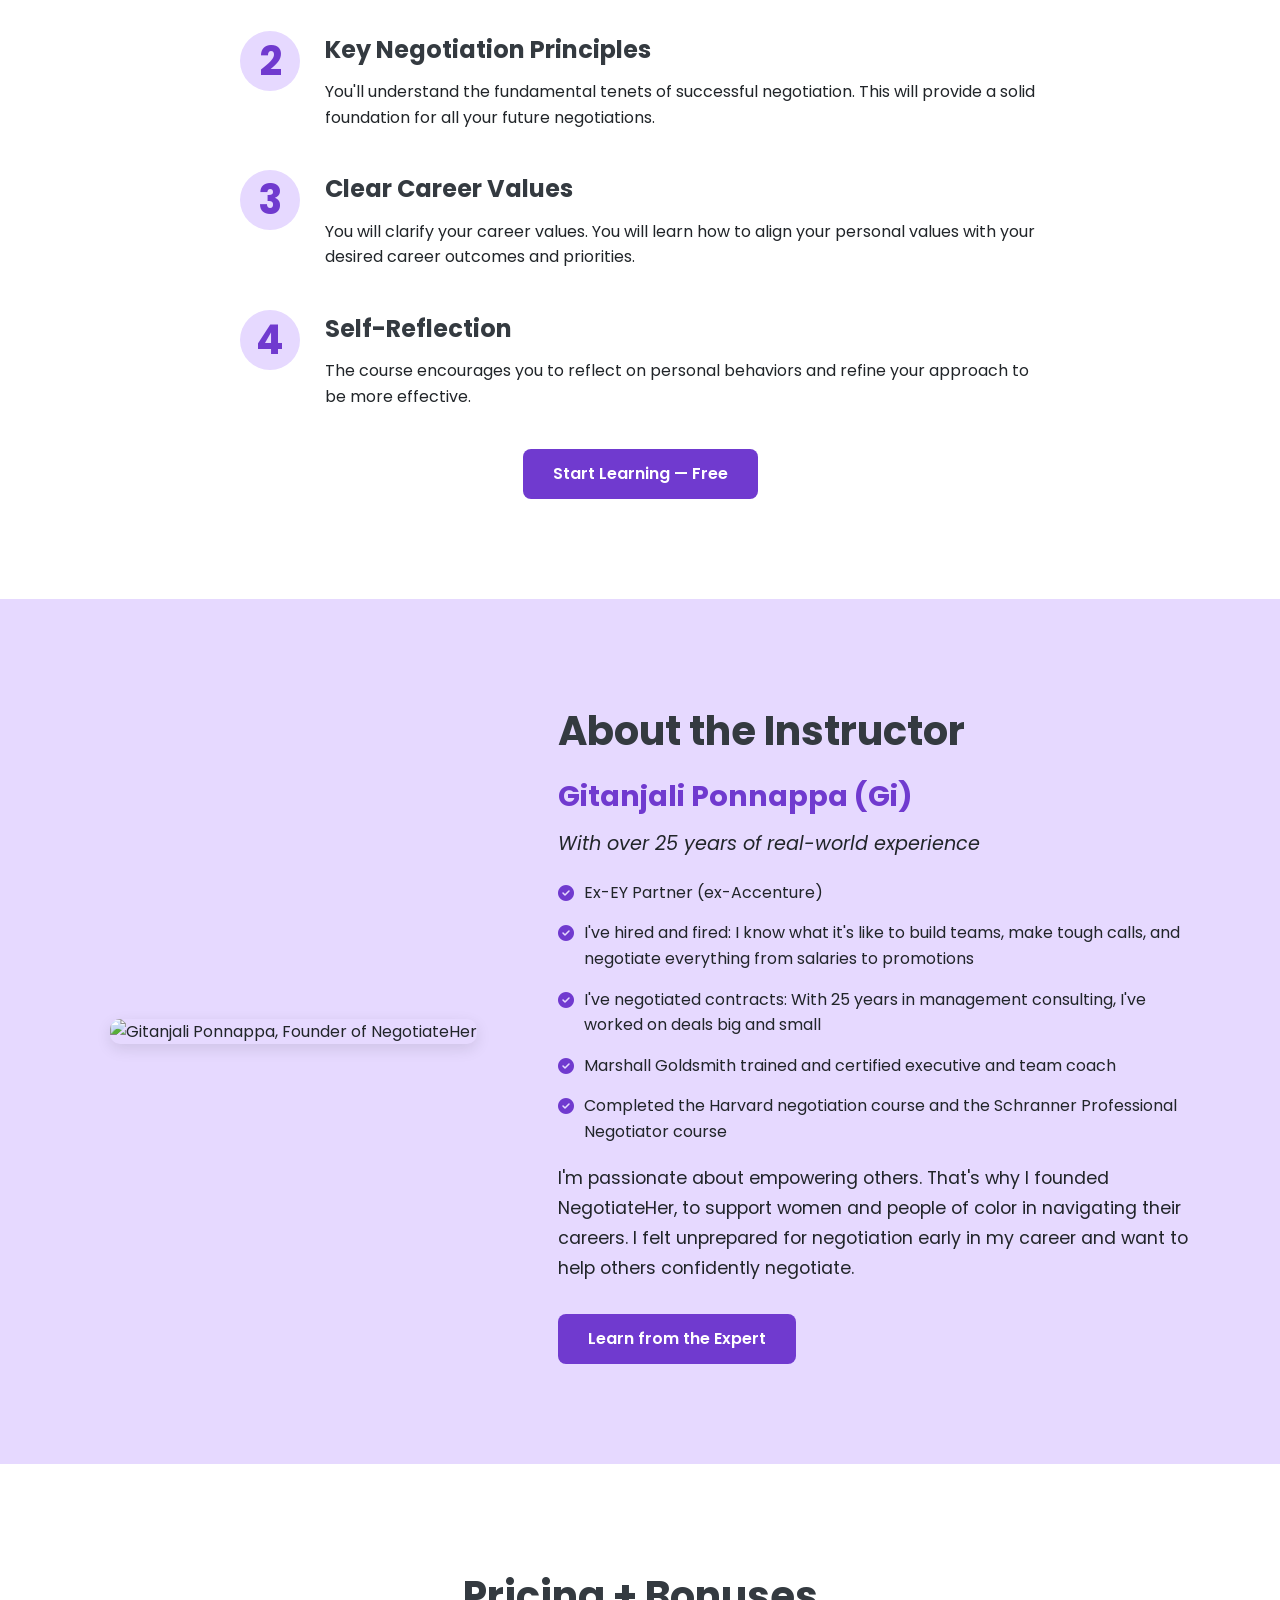
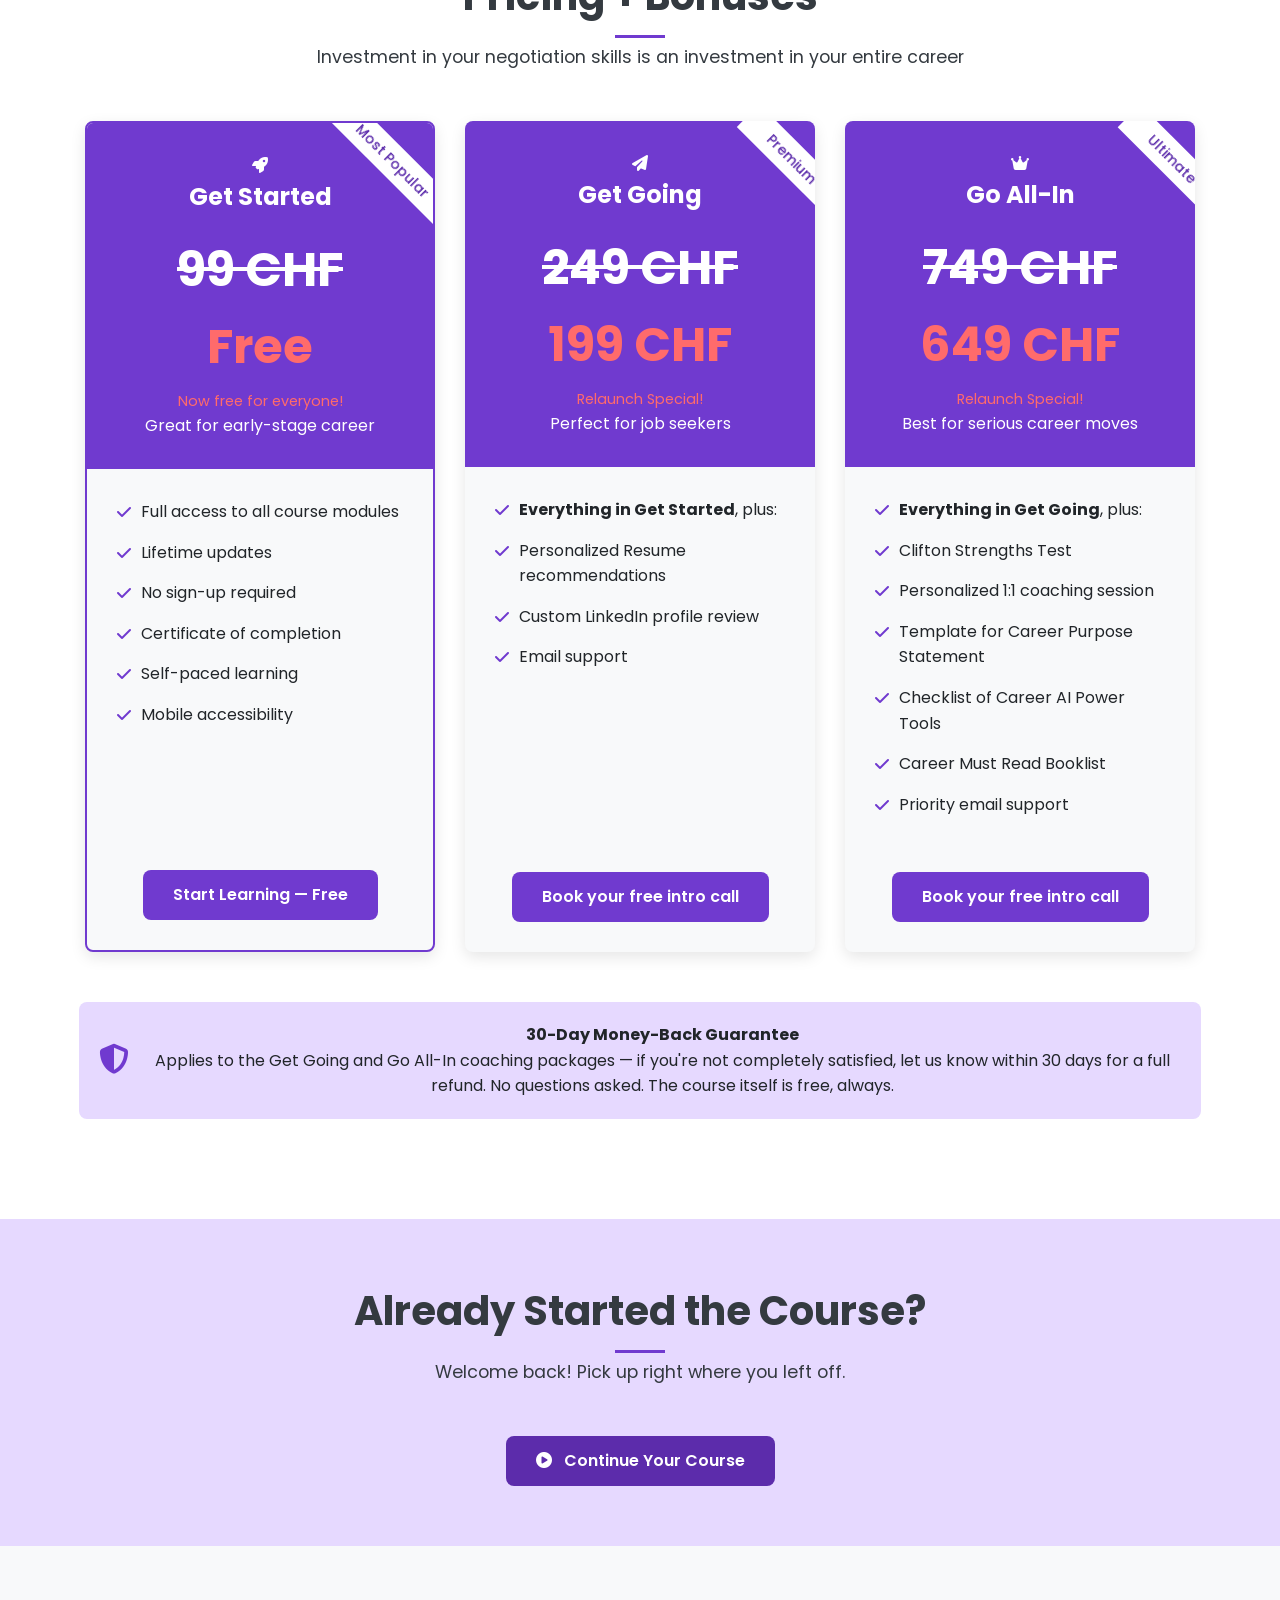
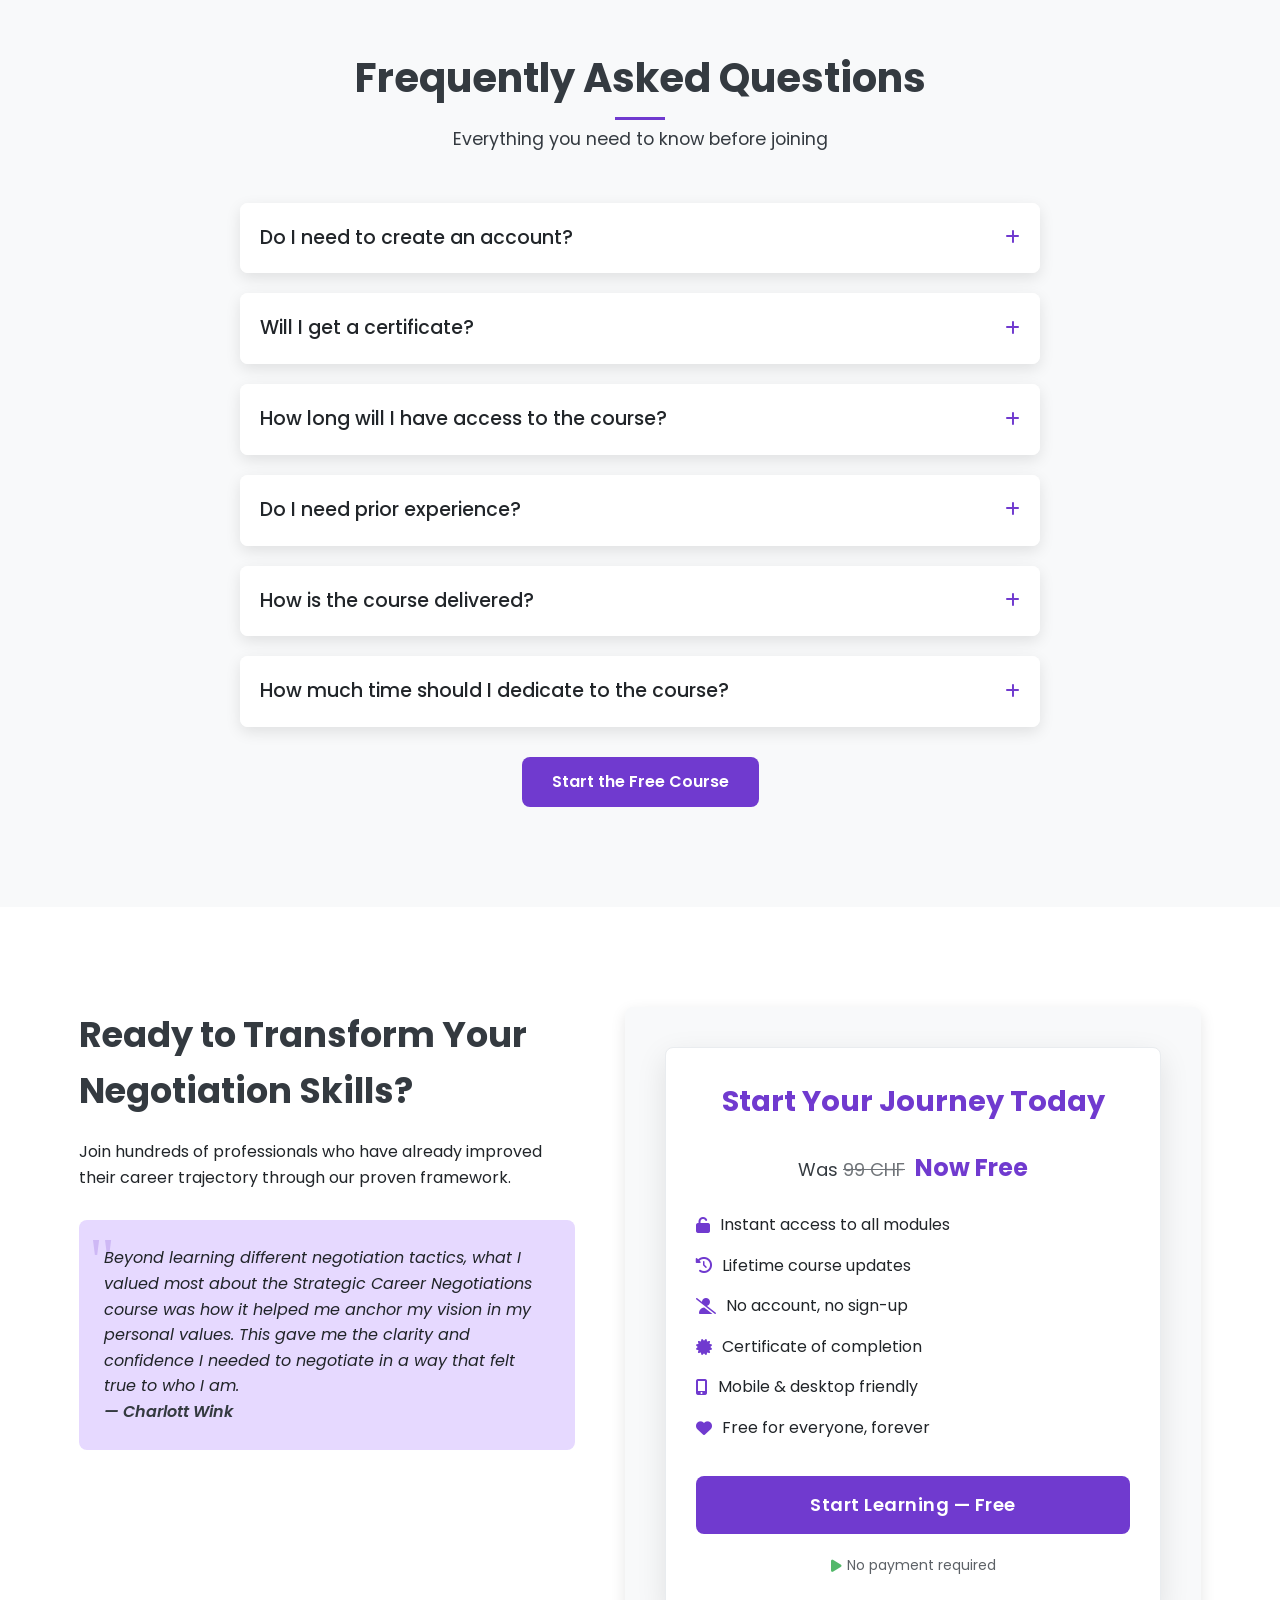
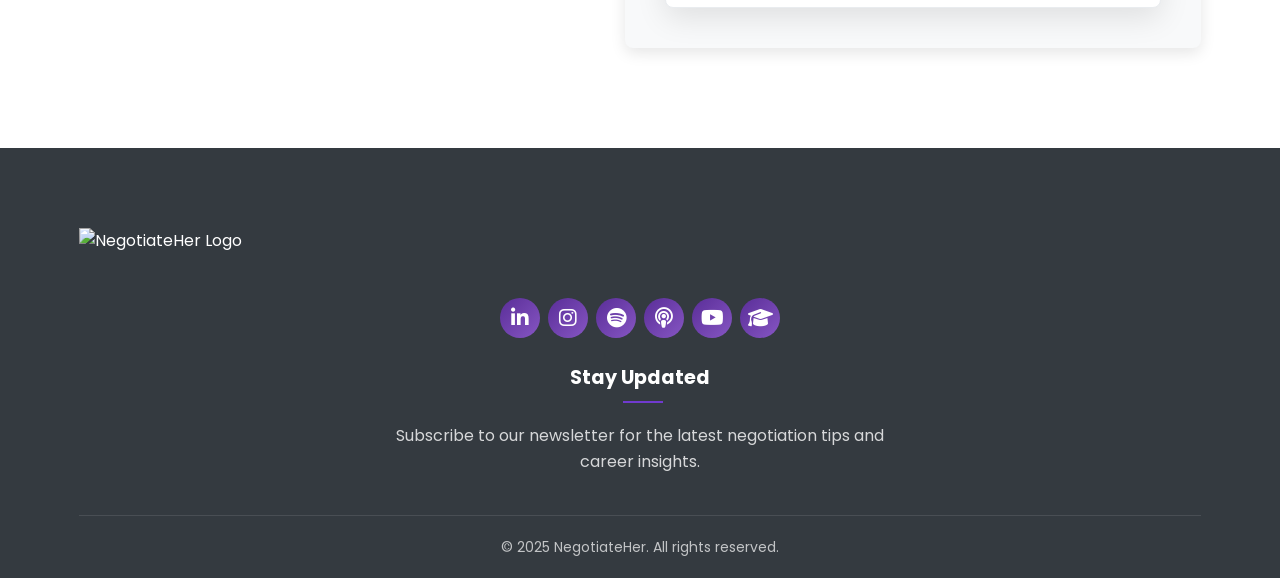
==== commit d660f042: "Point landing page at the free self-hosted course LearnWorlds is being shut down, so all 9 payment a" ====
--- a/index.html
+++ b/index.html
@@ -52,7 +52,7 @@
                     <span class="bar"></span>
                 </div>
                 <div class="cta-button">
-                    <a href="https://negotiateher.learnworlds.com/payment?product_id=negotiateher&site_template_id=6899f7b503bfccb6ad029b40" class="btn">Enroll Now</a>
+                    <a href="./course.html" class="btn">Start Free</a>
                 </div>
             </nav>
         </div>
@@ -94,12 +94,6 @@
                     </div>
                 </div>
             </div>
-            <div class="social-proof">
-                <div class="logo-row">
-                    <span>Powered by</span>
-                    <img src="https://www.learnworlds.com/app/uploads/2021/01/LearnWorlds-logo.png" alt="LearnWorlds">
-                    </div>
-            </div>
         </div>
     </section>
 
@@ -155,7 +149,7 @@
                 </div>
             </div>
             <div class="cta-center">
-                <a href="https://negotiateher.learnworlds.com/payment?product_id=negotiateher&site_template_id=6899f7b503bfccb6ad029b40" class="btn btn-primary">Sign Up Now</a>
+                <a href="./course.html" class="btn btn-primary">Start Learning &mdash; Free</a>
             </div>
         </div>
     </section>
@@ -197,7 +191,7 @@
                 </div>
             </div>
             <div class="cta-center">
-                <a href="https://negotiateher.learnworlds.com/payment?product_id=negotiateher&site_template_id=6899f7b503bfccb6ad029b40" class="btn btn-primary">Enroll Now and Start Elevating Your Career</a>
+                <a href="./course.html" class="btn btn-primary">Start the Free Course</a>
             </div>
         </div>
     </section>
@@ -239,7 +233,7 @@
                 </div>
             </div>
             <div class="cta-center">
-                <a href="https://negotiateher.learnworlds.com/payment?product_id=negotiateher&site_template_id=6899f7b503bfccb6ad029b40" class="btn btn-primary">Secure Your Spot Now</a>
+                <a href="./course.html" class="btn btn-primary">Start Learning &mdash; Free</a>
             </div>
         </div>
     </section>
@@ -278,7 +272,7 @@
                     </div>
                     <p class="instructor-mission">I'm passionate about empowering others. That's why I founded NegotiateHer, to support women and people of color in navigating their careers. I felt unprepared for negotiation early in my career and want to help others confidently negotiate.</p>
                     <div class="cta-left">
-                        <a href="https://negotiateher.learnworlds.com/payment?product_id=negotiateher&site_template_id=6899f7b503bfccb6ad029b40" class="btn btn-primary">Learn from the Expert</a>
+                        <a href="./course.html" class="btn btn-primary">Learn from the Expert</a>
                     </div>
                 </div>
             </div>
@@ -299,22 +293,23 @@
                             <i class="fas fa-rocket"></i>
                         </div>
                         <h3>Get Started</h3>
-                        <div class="price"><span style="text-decoration: line-through;">149 CHF</span></div>
-                        <div class="price" style="color: #ff6b6b; font-weight: bold;">99 CHF</div>
-                        <p class="early-bird-offer" style="color: #ff6b6b; font-size: 0.9em; margin-top: 5px;">Spring Special!</p>
+                        <div class="price"><span style="text-decoration: line-through;">99 CHF</span></div>
+                        <div class="price" style="color: #ff6b6b; font-weight: bold;">Free</div>
+                        <p class="early-bird-offer" style="color: #ff6b6b; font-size: 0.9em; margin-top: 5px;">Now free for everyone!</p>
                         <p class="package-subtitle">Great for early-stage career</p>
                     </div>
                     <div class="pricing-features">
                         <ul>
                             <li><i class="fas fa-check"></i> Full access to all course modules</li>
                             <li><i class="fas fa-check"></i> Lifetime updates</li>
-                            <li><i class="fas fa-check"></i> Personalized completion certificate</li>
+                            <li><i class="fas fa-check"></i> No sign-up required</li>
+                            <li><i class="fas fa-check"></i> Certificate of completion</li>
                             <li><i class="fas fa-check"></i> Self-paced learning</li>
                             <li><i class="fas fa-check"></i> Mobile accessibility</li>
                         </ul>
                     </div>
                     <div class="pricing-cta" style="margin-top: auto;">
-                        <a href="https://negotiateher.learnworlds.com/payment?product_id=negotiateher&site_template_id=6899f7b503bfccb6ad029b40" class="btn btn-primary">Enroll Now</a>
+                        <a href="./course.html" class="btn btn-primary">Start Learning &mdash; Free</a>
                     </div>
                 </div>
                 <div class="pricing-card" style="display: flex; flex-direction: column;">
@@ -331,7 +326,7 @@
                     </div>
                     <div class="pricing-features">
                         <ul>
-                            <li><i class="fas fa-check"></i> <strong>Everything in Basic</strong>, plus:</li>
+                            <li><i class="fas fa-check"></i> <strong>Everything in Get Started</strong>, plus:</li>
                             <li><i class="fas fa-check"></i> Personalized Resume recommendations</li>
                             <li><i class="fas fa-check"></i> Custom LinkedIn profile review</li>
                             <li><i class="fas fa-check"></i> Email support</li>
@@ -355,7 +350,7 @@
                     </div>
                     <div class="pricing-features">
                         <ul>
-                            <li><i class="fas fa-check"></i> <strong>Everything in Premium</strong>, plus:</li>
+                            <li><i class="fas fa-check"></i> <strong>Everything in Get Going</strong>, plus:</li>
                             <li><i class="fas fa-check"></i> Clifton Strengths Test</li>
                             <li><i class="fas fa-check"></i> Personalized 1:1 coaching session</li>
                             <li><i class="fas fa-check"></i> Template for Career Purpose Statement</li>
@@ -376,7 +371,7 @@
                 </div>
                 <div class="guarantee-content">
                     <h4>30-Day Money-Back Guarantee</h4>
-                    <p>If you're not completely satisfied with the course, simply let us know within 30 days for a full refund. No questions asked.</p>
+                    <p>Applies to the Get Going and Go All-In coaching packages &mdash; if you're not completely satisfied, let us know within 30 days for a full refund. No questions asked. The course itself is free, always.</p>
                 </div>
             </div>
         </div>
@@ -385,11 +380,11 @@
     <section id="existing-users" class="existing-users" style="background-color: var(--light-accent); padding: 60px 0;">
         <div class="container">
             <div class="section-header">
-                <h2>Already Purchased the Course?</h2>
-                <p>Welcome back! Continue your learning journey here.</p>
+                <h2>Already Started the Course?</h2>
+                <p>Welcome back! Pick up right where you left off.</p>
             </div>
             <div class="cta-center">
-                <a href="https://negotiateher.learnworlds.com/course/negotiateher" class="btn btn-primary" style="background-color: var(--secondary-color); border-color: var(--secondary-color);">
+                <a href="./course.html" class="btn btn-primary" style="background-color: var(--secondary-color); border-color: var(--secondary-color);">
                     <i class="fas fa-play-circle" style="margin-right: 8px;"></i>
                     Continue Your Course
                 </a>
@@ -404,13 +399,22 @@
                 <p>Everything you need to know before joining</p>
             </div>
             <div class="faq-container">
+                <div class="faq-item">
+                    <div class="faq-question">
+                        <h3>Do I need to create an account?</h3>
+                        <span class="faq-toggle"><i class="fas fa-plus"></i></span>
+                    </div>
+                    <div class="faq-answer">
+                        <p>No. The course is completely free and open &mdash; just click through and start watching. Your progress is saved automatically in your browser, so you can pick up where you left off.</p>
+                    </div>
+                </div>
                 <div class="faq-item">
                     <div class="faq-question">
                         <h3>Will I get a certificate?</h3>
                         <span class="faq-toggle"><i class="fas fa-plus"></i></span>
                     </div>
                     <div class="faq-answer">
-                        <p>Yes! Upon completing the course, you'll receive a personalized certificate of completion that you can add to your CV or LinkedIn profile.</p>
+                        <p>Yes. Once you've worked through the lessons, take the short final assessment &mdash; eight questions drawn at random from across the course. Pass it and you can download a personalised certificate of completion to add to your CV or LinkedIn profile.</p>
                     </div>
                 </div>
                 <div class="faq-item">
@@ -437,7 +441,7 @@
                         <span class="faq-toggle"><i class="fas fa-plus"></i></span>
                     </div>
                     <div class="faq-answer">
-                        <p>The course is delivered through our user-friendly online platform, accessible on any device. Each module contains video lessons, downloadable resources.</p>
+                        <p>Straight through your browser, on any device &mdash; no app, no sign-up. Each module is a set of self-paced video lessons you can watch in any order.</p>
                     </div>
                 </div>
                 <div class="faq-item">
@@ -451,7 +455,7 @@
                 </div>
             </div>
             <div class="cta-center">
-                <a href="https://negotiateher.learnworlds.com/payment?product_id=negotiateher&site_template_id=6899f7b503bfccb6ad029b40" class="btn btn-primary">Enroll Now and Start Elevating Your Career</a>
+                <a href="./course.html" class="btn btn-primary">Start the Free Course</a>
             </div>
         </div>
     </section>
@@ -470,19 +474,20 @@
                 <div class="signup-form">
                     <div class="form-card">
                         <h3>Start Your Journey Today</h3>
-                        <p class="offer-highlight">Spring Special: <span class="strike">149 CHF</span> <span class="highlight-price">99 CHF</span></p>
-                        
+                        <p class="offer-highlight">Was <span class="strike">99 CHF</span> <span class="highlight-price">Now Free</span></p>
+
                         <ul class="final-features">
                             <li><i class="fas fa-unlock"></i> Instant access to all modules</li>
                             <li><i class="fas fa-history"></i> Lifetime course updates</li>
-                            <li><i class="fas fa-certificate"></i> Completion certificate</li>
-                            <li><i class="fas fa-mobile-alt"></i> Mobile & desktop friendly</li>
-                            <li><i class="fas fa-shield-alt"></i> 30-day money-back guarantee</li>
+                            <li><i class="fas fa-user-slash"></i> No account, no sign-up</li>
+                            <li><i class="fas fa-certificate"></i> Certificate of completion</li>
+                            <li><i class="fas fa-mobile-alt"></i> Mobile &amp; desktop friendly</li>
+                            <li><i class="fas fa-heart"></i> Free for everyone, forever</li>
                         </ul>
-                        
+
                         <div class="enrollment-cta">
-                            <a href="https://negotiateher.learnworlds.com/payment?product_id=negotiateher&site_template_id=6899f7b503bfccb6ad029b40" class="btn btn-primary btn-large pulse-animation">Enroll Now</a>
-                            <p class="secure-badge"><i class="fas fa-lock"></i> Secure checkout</p>
+                            <a href="./course.html" class="btn btn-primary btn-large pulse-animation">Start Learning &mdash; Free</a>
+                            <p class="secure-badge"><i class="fas fa-play"></i> No payment required</p>
                         </div>
                     </div>
                 </div>
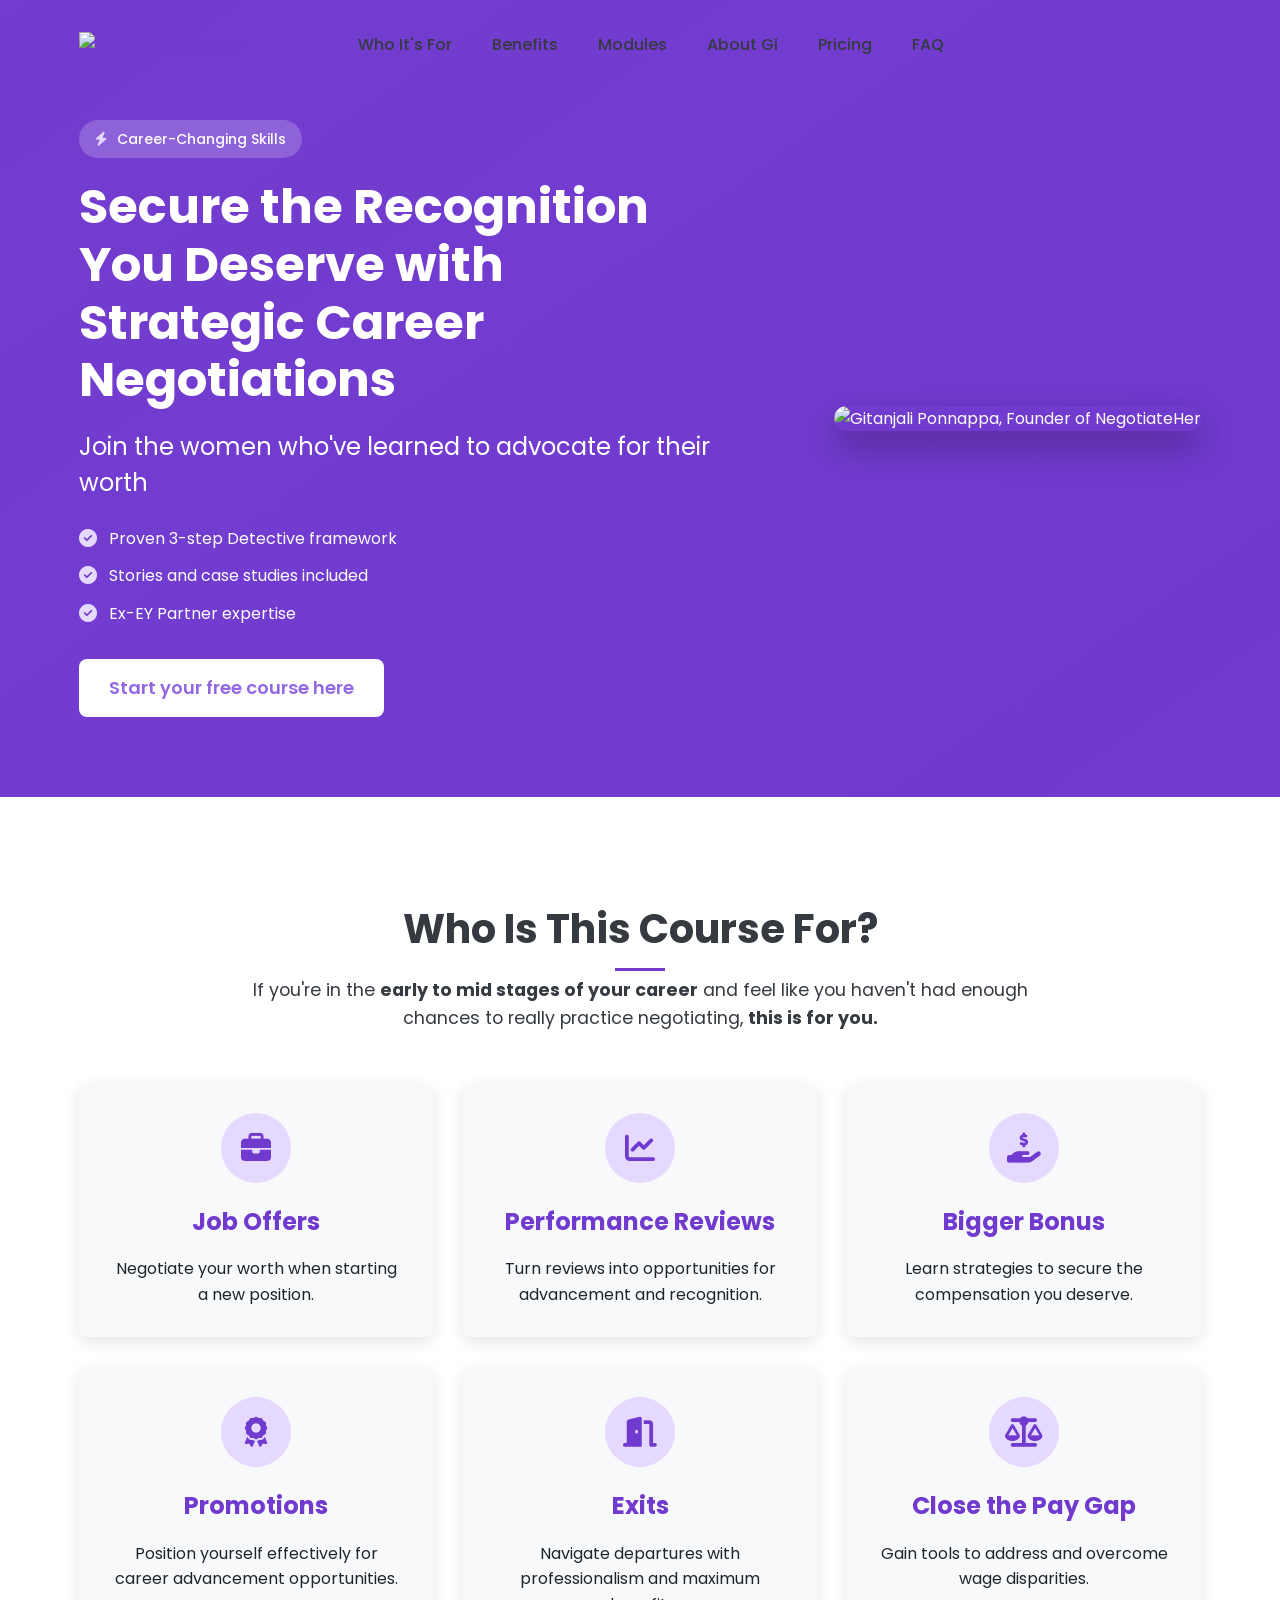
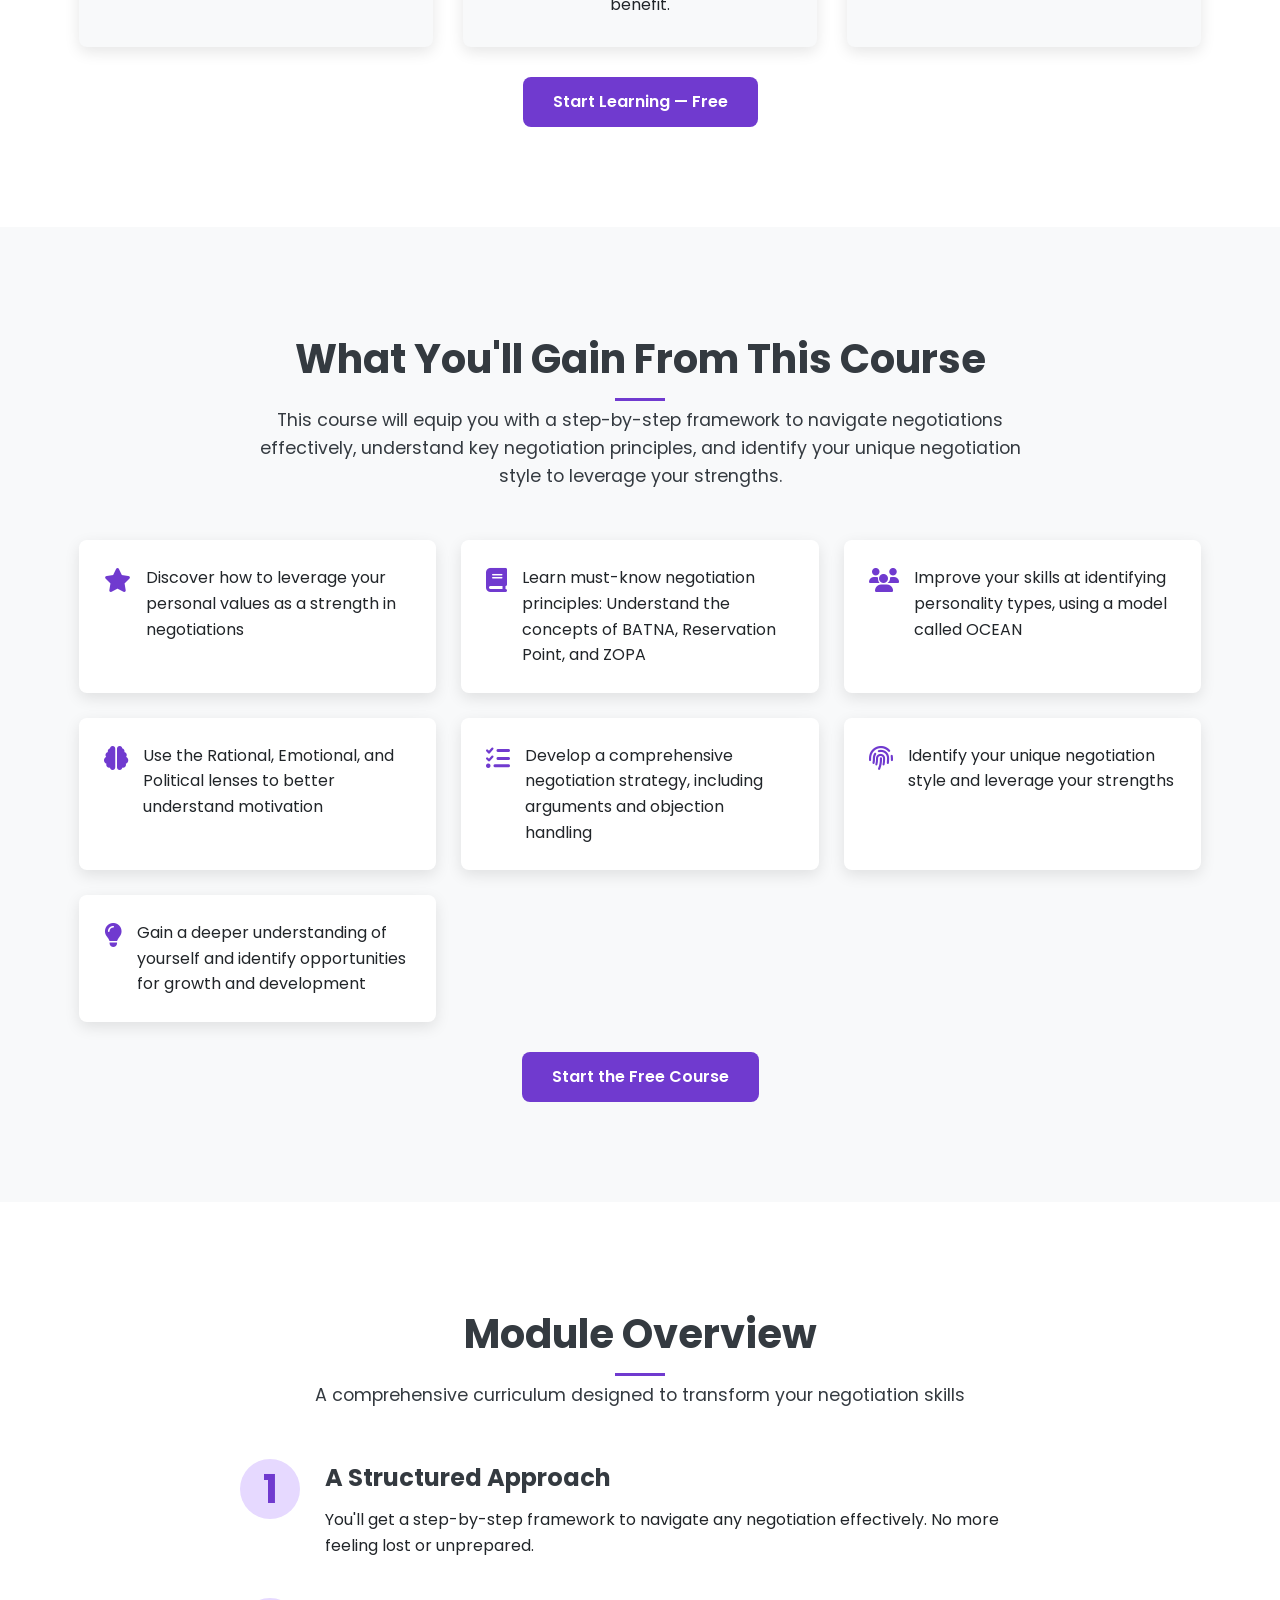
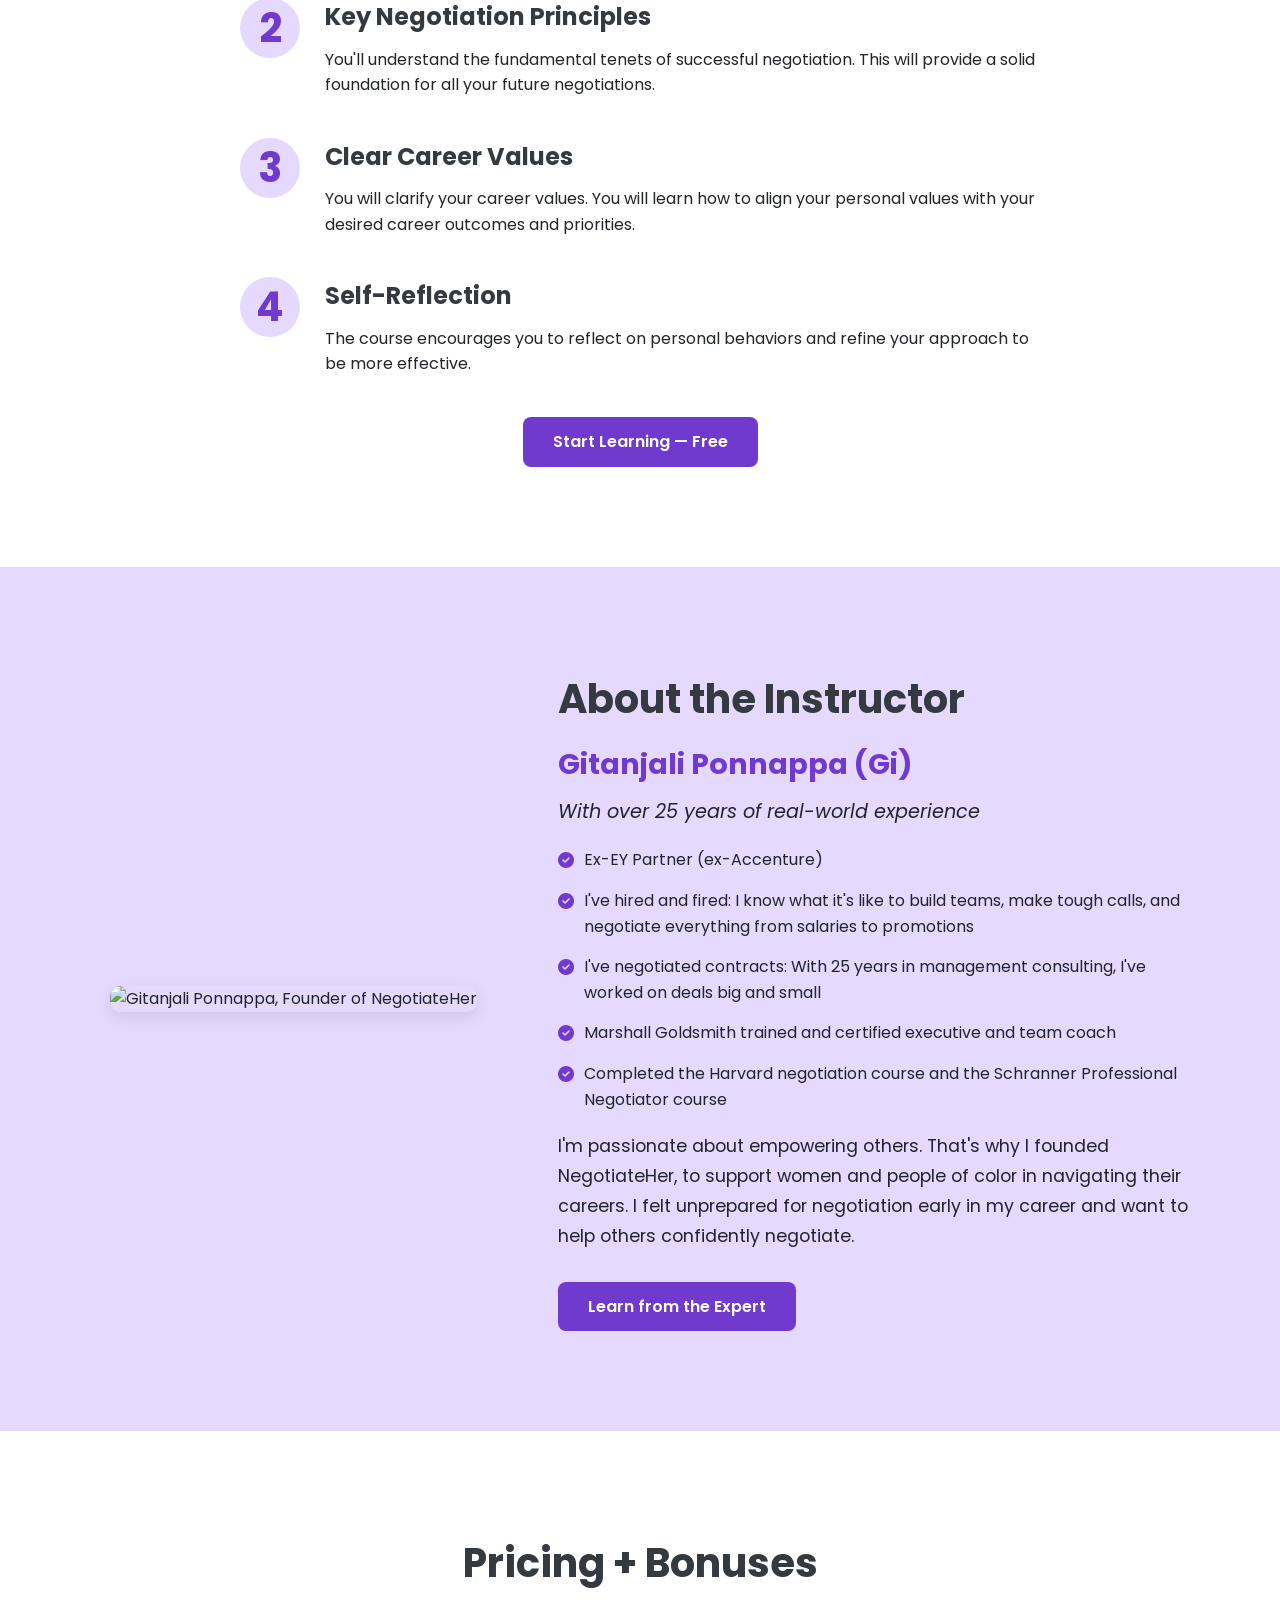
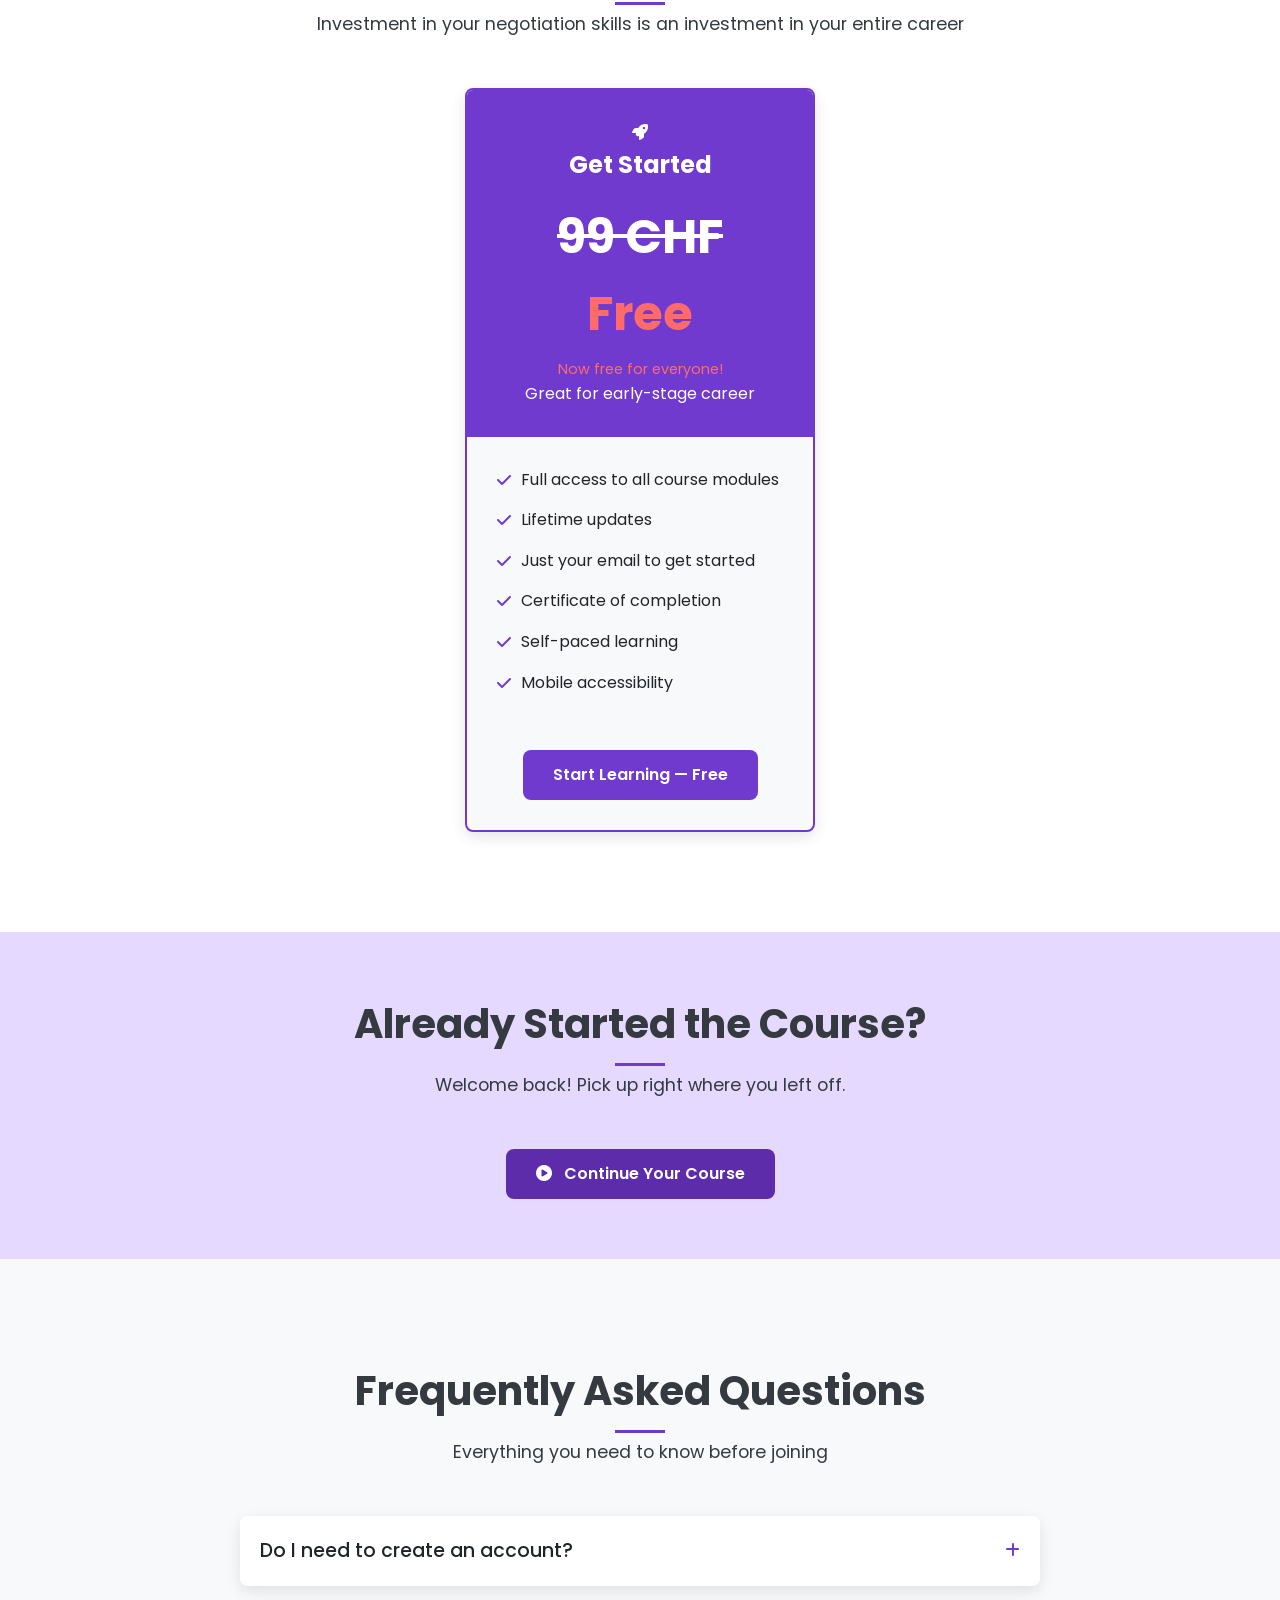
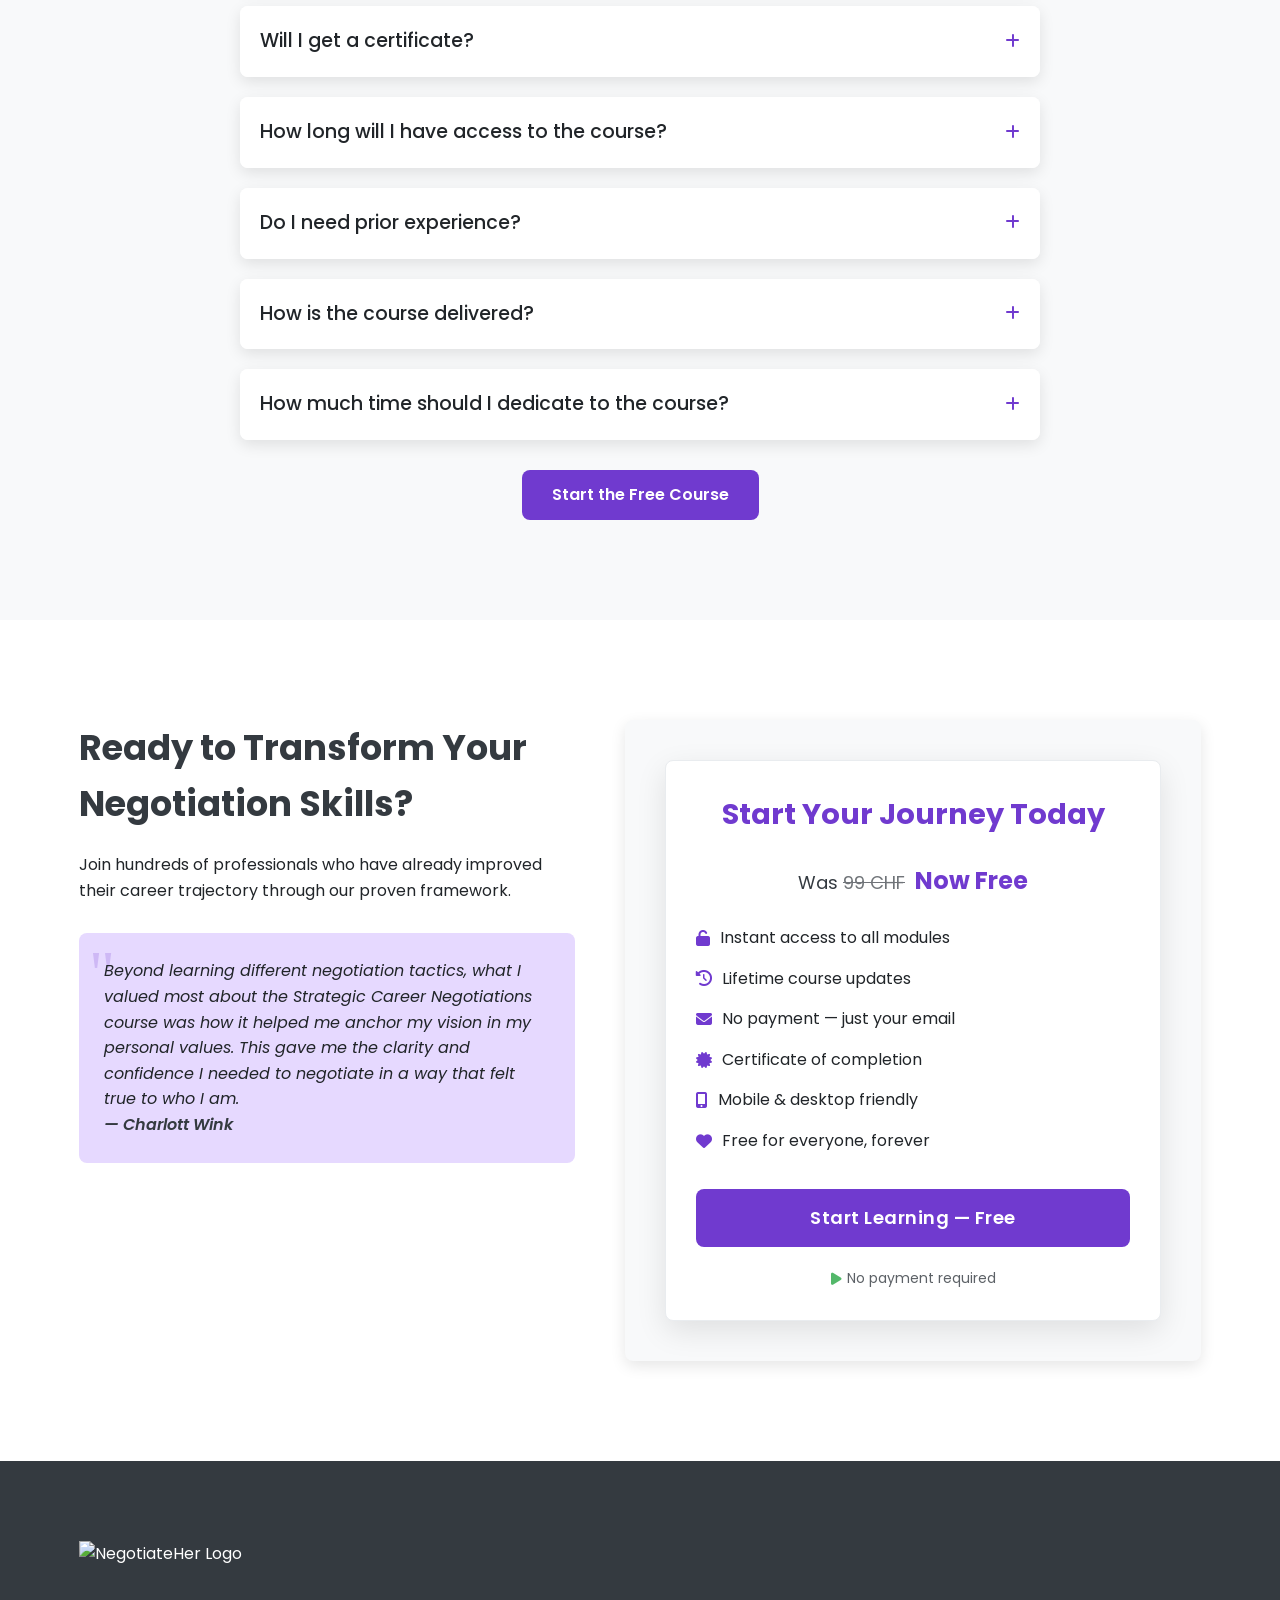
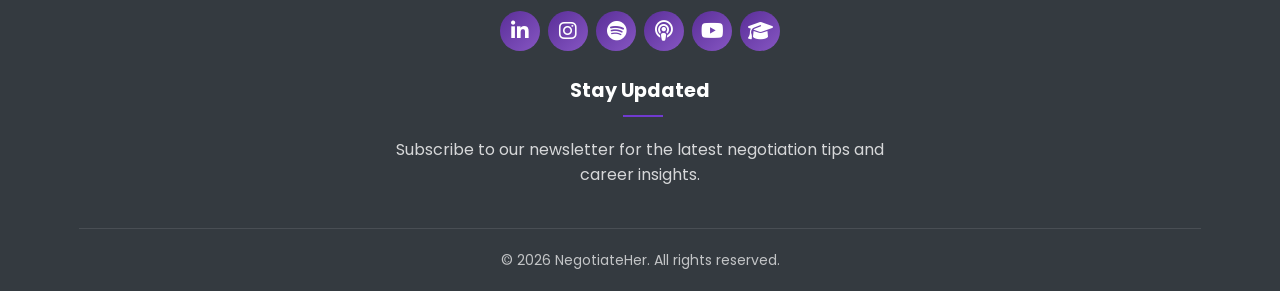
==== commit 46b00805: "Apply client feedback to the landing page - hero CTA now goes to the course instead of booking a Cal" ====
--- a/index.html
+++ b/index.html
@@ -82,10 +82,9 @@
                         </div>
                     </div>
                     <div class="hero-cta">
-                        <a href="https://calendly.com/negotiatehernow/tea-with-g" class="btn btn-primary pulse-animation" 
+                        <a href="./course.html" class="btn btn-primary pulse-animation" 
                         style="background-color: white;
-    color: var(--accent-color)">Book Your Free Strategy Call</a>
-                        <div class="cta-note">Limited spots available this month</div>
+    color: var(--accent-color)">Start your free course here</a>
                     </div>
                 </div>
                 <div class="hero-image">
@@ -287,7 +286,6 @@
             </div>            
             <div class="pricing-table">
                 <div class="pricing-card featured" style="display: flex; flex-direction: column;">
-                    <div class="pricing-badge">Most Popular</div>
                     <div class="pricing-header">
                         <div class="package-icon">
                             <i class="fas fa-rocket"></i>
@@ -302,7 +300,7 @@
                         <ul>
                             <li><i class="fas fa-check"></i> Full access to all course modules</li>
                             <li><i class="fas fa-check"></i> Lifetime updates</li>
-                            <li><i class="fas fa-check"></i> No sign-up required</li>
+                            <li><i class="fas fa-check"></i> Just your email to get started</li>
                             <li><i class="fas fa-check"></i> Certificate of completion</li>
                             <li><i class="fas fa-check"></i> Self-paced learning</li>
                             <li><i class="fas fa-check"></i> Mobile accessibility</li>
@@ -311,67 +309,6 @@
                     <div class="pricing-cta" style="margin-top: auto;">
                         <a href="./course.html" class="btn btn-primary">Start Learning &mdash; Free</a>
                     </div>
-                </div>
-                <div class="pricing-card" style="display: flex; flex-direction: column;">
-                    <div class="pricing-badge">Premium</div>
-                    <div class="pricing-header">
-                        <div class="package-icon">
-                            <i class="fas fa-paper-plane"></i>
-                        </div>
-                        <h3>Get Going</h3>
-                        <div class="price"><span style="text-decoration: line-through;">249 CHF</span></div>
-                        <div class="price" style="color: #ff6b6b; font-weight: bold;">199 CHF</div>
-                        <p class="early-bird-offer" style="color: #ff6b6b; font-size: 0.9em; margin-top: 5px;">Relaunch Special!</p>
-                        <p class="package-subtitle">Perfect for job seekers</p>
-                    </div>
-                    <div class="pricing-features">
-                        <ul>
-                            <li><i class="fas fa-check"></i> <strong>Everything in Get Started</strong>, plus:</li>
-                            <li><i class="fas fa-check"></i> Personalized Resume recommendations</li>
-                            <li><i class="fas fa-check"></i> Custom LinkedIn profile review</li>
-                            <li><i class="fas fa-check"></i> Email support</li>
-                        </ul>
-                    </div>
-                    <div class="pricing-cta" style="margin-top: auto;">
-                        <a href="https://calendly.com/negotiatehernow/tea-with-g" class="btn btn-primary">Book your free intro call</a>
-                    </div>
-                </div>
-                <div class="pricing-card" style="display: flex; flex-direction: column;">
-                    <div class="pricing-badge">Ultimate</div>
-                    <div class="pricing-header">
-                        <div class="package-icon">
-                            <i class="fas fa-crown"></i>
-                        </div>
-                        <h3>Go All-In</h3>
-                        <div class="price"><span style="text-decoration: line-through;">749 CHF</span></div>
-                        <div class="price" style="color: #ff6b6b; font-weight: bold;">649 CHF</div>
-                        <p class="early-bird-offer" style="color: #ff6b6b; font-size: 0.9em; margin-top: 5px;">Relaunch Special!</p>
-                        <p class="package-subtitle">Best for serious career moves</p>
-                    </div>
-                    <div class="pricing-features">
-                        <ul>
-                            <li><i class="fas fa-check"></i> <strong>Everything in Get Going</strong>, plus:</li>
-                            <li><i class="fas fa-check"></i> Clifton Strengths Test</li>
-                            <li><i class="fas fa-check"></i> Personalized 1:1 coaching session</li>
-                            <li><i class="fas fa-check"></i> Template for Career Purpose Statement</li>
-                            <li><i class="fas fa-check"></i> Checklist of Career AI Power Tools</li>
-                            <li><i class="fas fa-check"></i> Career Must Read Booklist</li>
-                            <li><i class="fas fa-check"></i> Priority email support</li>
-                        </ul>
-                    </div>
-                    <div class="pricing-cta" style="margin-top: auto;">
-                        <a href="https://calendly.com/negotiatehernow/tea-with-g" class="btn btn-primary">Book your free intro call</a>
-                    </div>
-                </div>
-            </div>
-            
-            <div class="satisfaction-guarantee">
-                <div class="guarantee-icon">
-                    <i class="fas fa-shield-alt"></i>
-                </div>
-                <div class="guarantee-content">
-                    <h4>30-Day Money-Back Guarantee</h4>
-                    <p>Applies to the Get Going and Go All-In coaching packages &mdash; if you're not completely satisfied, let us know within 30 days for a full refund. No questions asked. The course itself is free, always.</p>
                 </div>
             </div>
         </div>
@@ -405,7 +342,7 @@
                         <span class="faq-toggle"><i class="fas fa-plus"></i></span>
                     </div>
                     <div class="faq-answer">
-                        <p>No. The course is completely free and open &mdash; just click through and start watching. Your progress is saved automatically in your browser, so you can pick up where you left off.</p>
+                        <p>No account and no password. We ask for your email once so we can send you new lessons and course updates &mdash; then you go straight in. Your progress is saved automatically in your browser, so you can pick up where you left off.</p>
                     </div>
                 </div>
                 <div class="faq-item">
@@ -479,7 +416,7 @@
                         <ul class="final-features">
                             <li><i class="fas fa-unlock"></i> Instant access to all modules</li>
                             <li><i class="fas fa-history"></i> Lifetime course updates</li>
-                            <li><i class="fas fa-user-slash"></i> No account, no sign-up</li>
+                            <li><i class="fas fa-envelope"></i> No payment &mdash; just your email</li>
                             <li><i class="fas fa-certificate"></i> Certificate of completion</li>
                             <li><i class="fas fa-mobile-alt"></i> Mobile &amp; desktop friendly</li>
                             <li><i class="fas fa-heart"></i> Free for everyone, forever</li>
@@ -521,7 +458,7 @@
                 </div>
                 
                 <div class="footer-bottom" style="justify-content: center;">
-                    <p>&copy; 2025 NegotiateHer. All rights reserved.</p>
+                    <p>&copy; <span id="copyright-year">2026</span> NegotiateHer. All rights reserved.</p>
                     <!-- <div class="footer-bottom-links">
                         <a href="#">Privacy Policy</a>
                         <a href="#">Terms of Service</a>
@@ -737,5 +674,14 @@
         // Update the enrollment form to reflect the new packages and prices
       
     </script>
+
+    <script>
+        // Keep the footer copyright current without anyone having to remember
+        // to edit it each January.
+        (function () {
+            var el = document.getElementById('copyright-year');
+            if (el) el.textContent = new Date().getFullYear();
+        })();
+    </script>
 </body>
 </html>
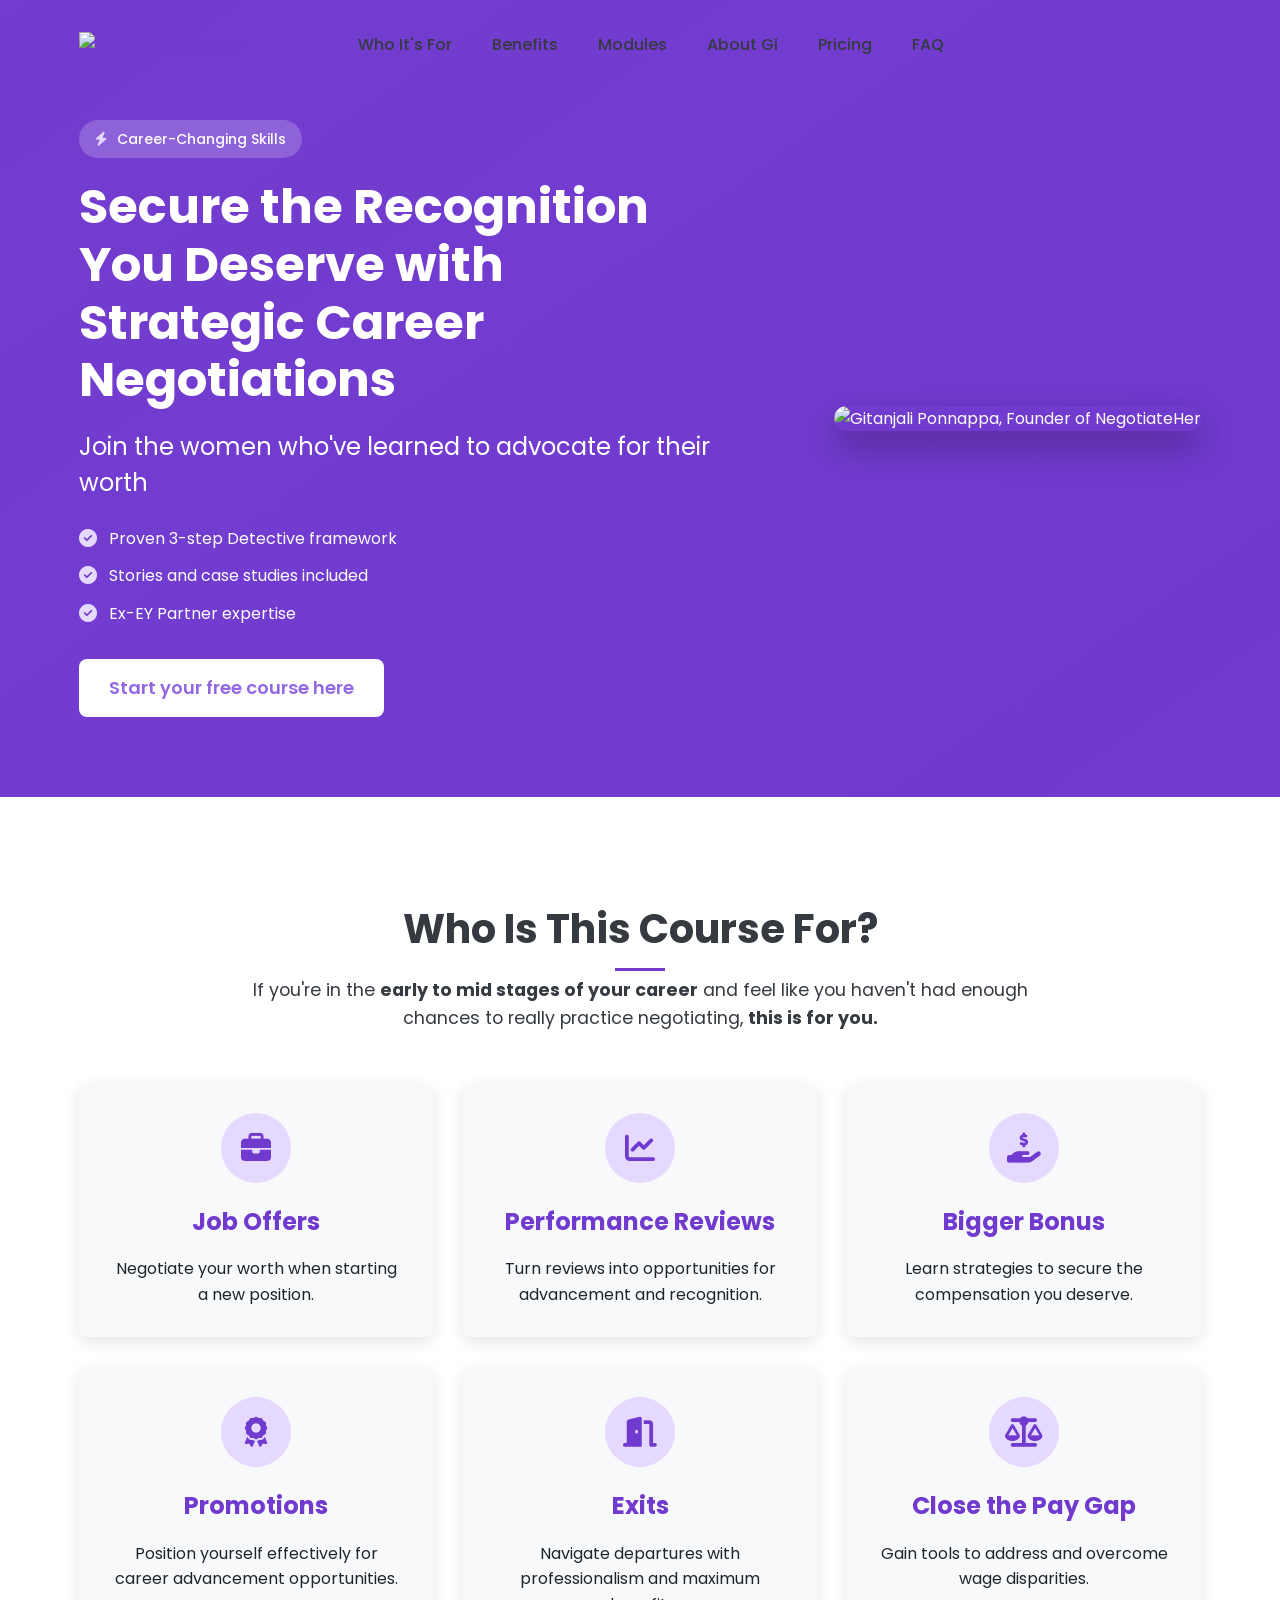
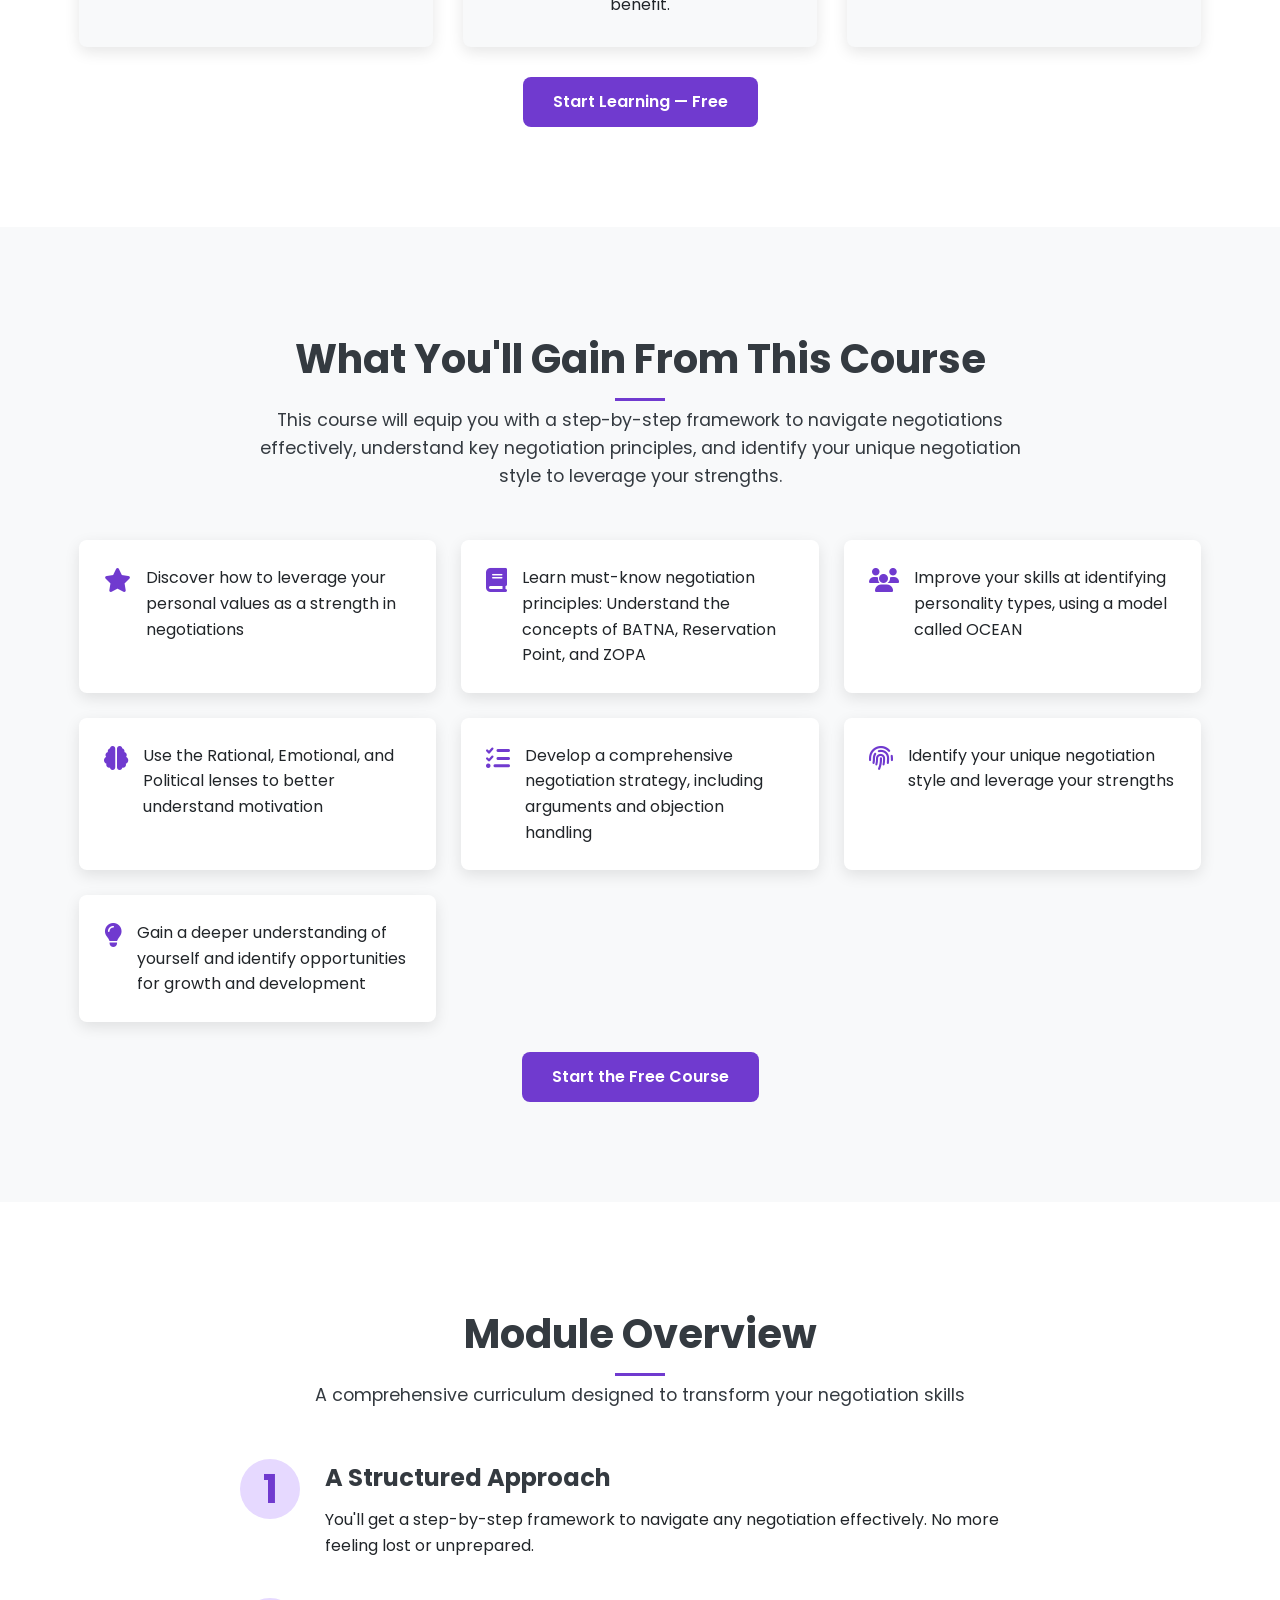
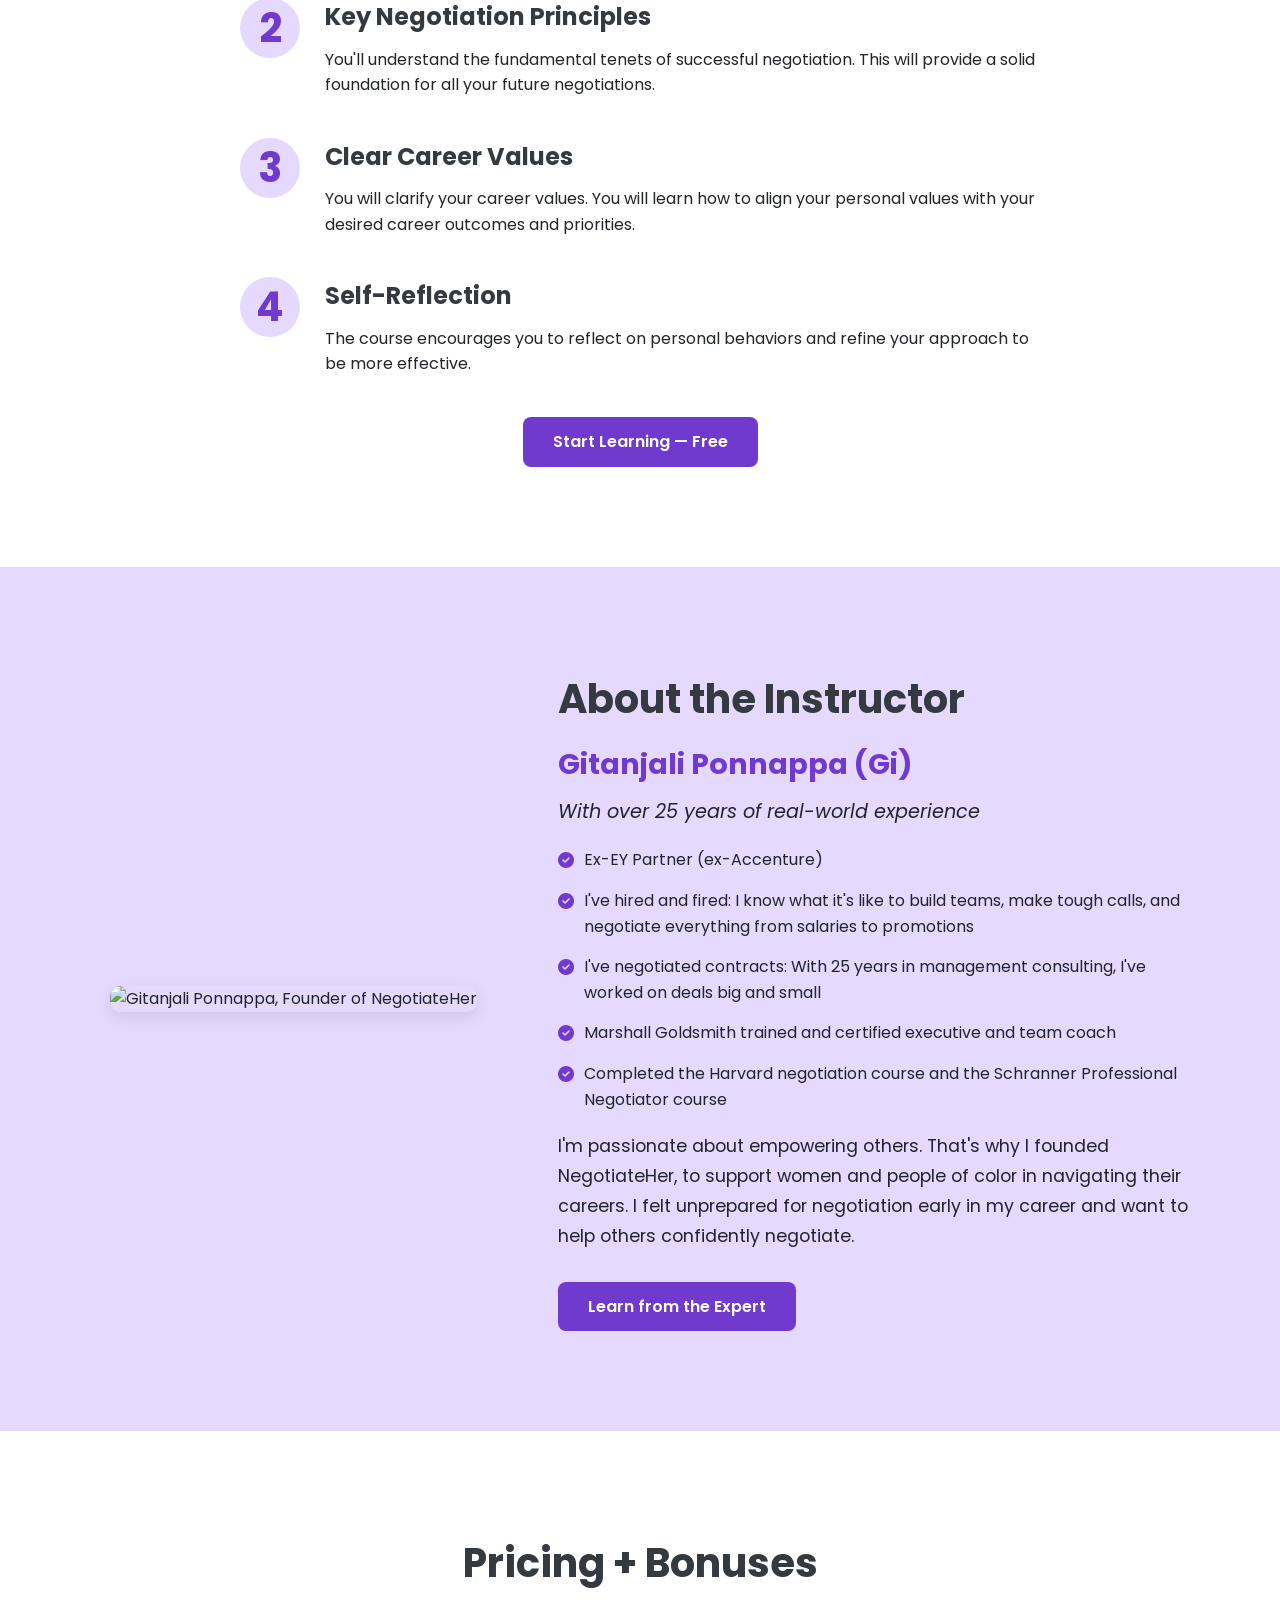
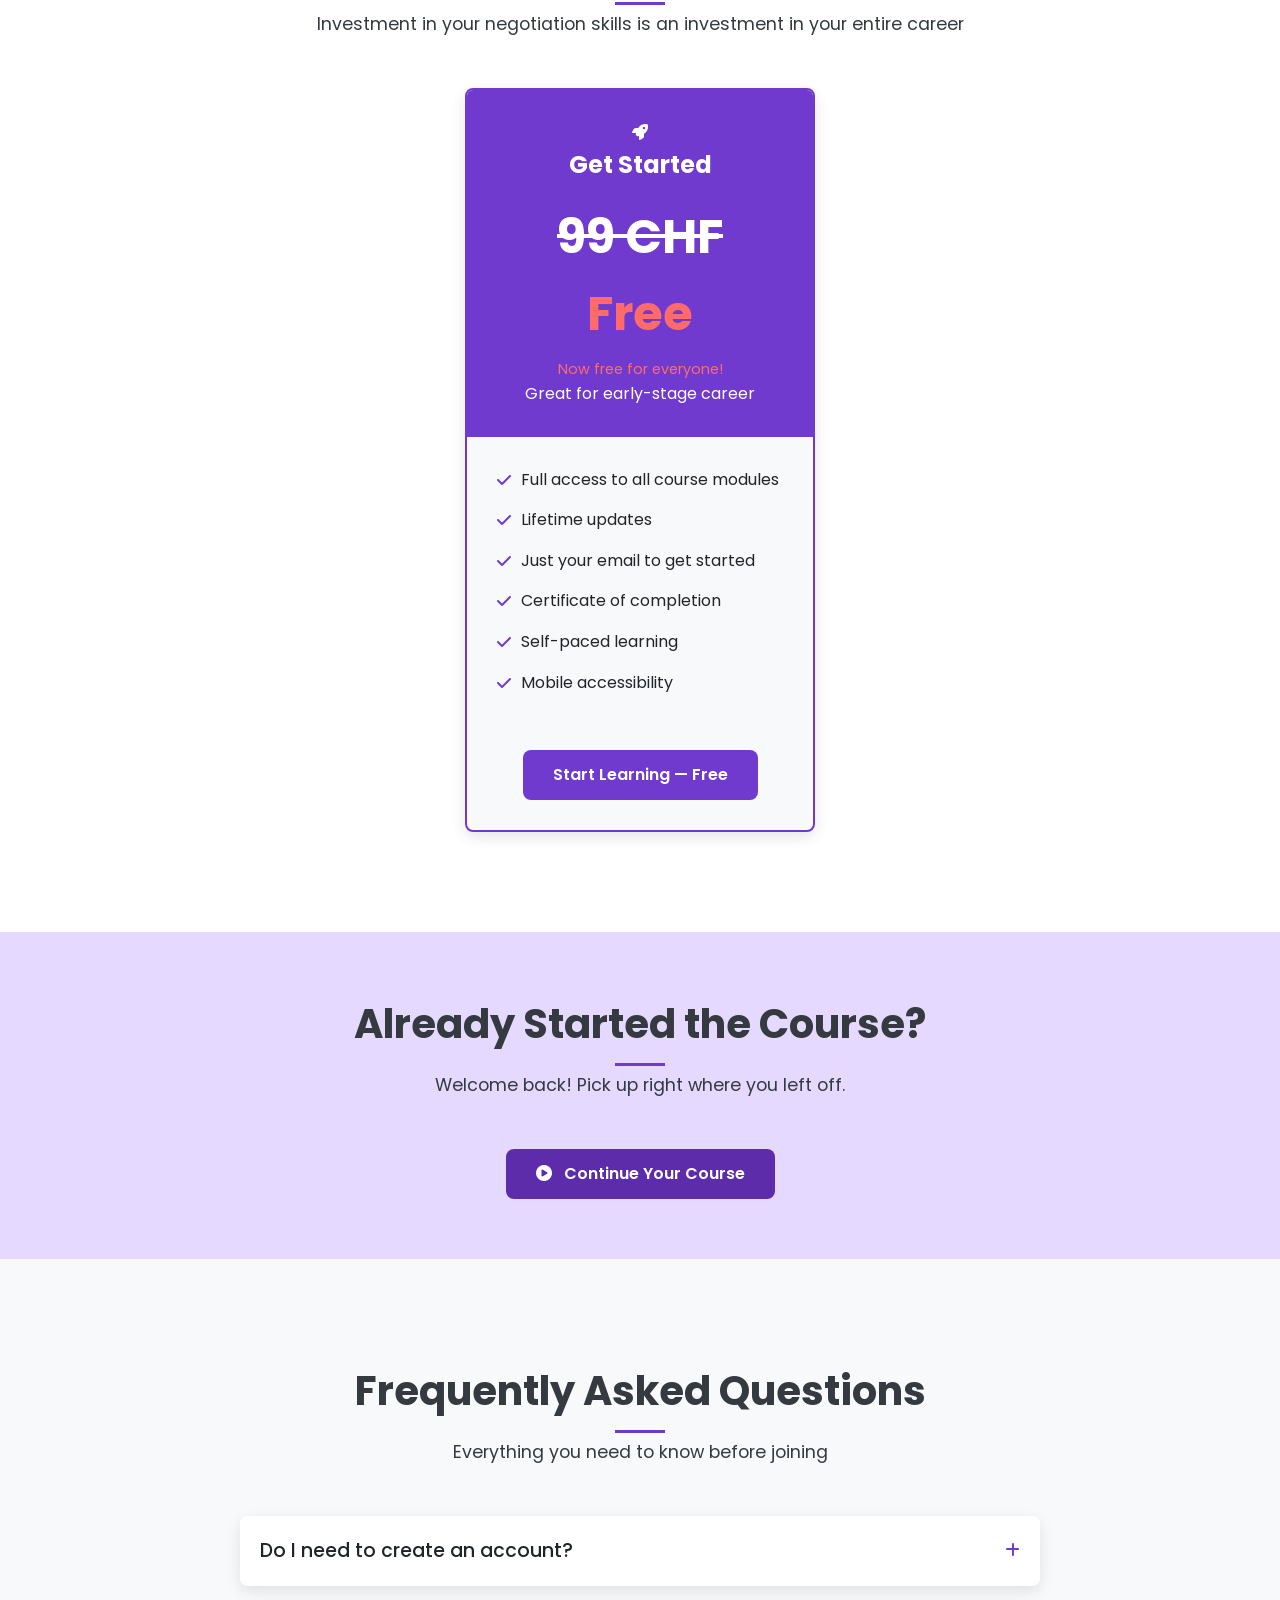
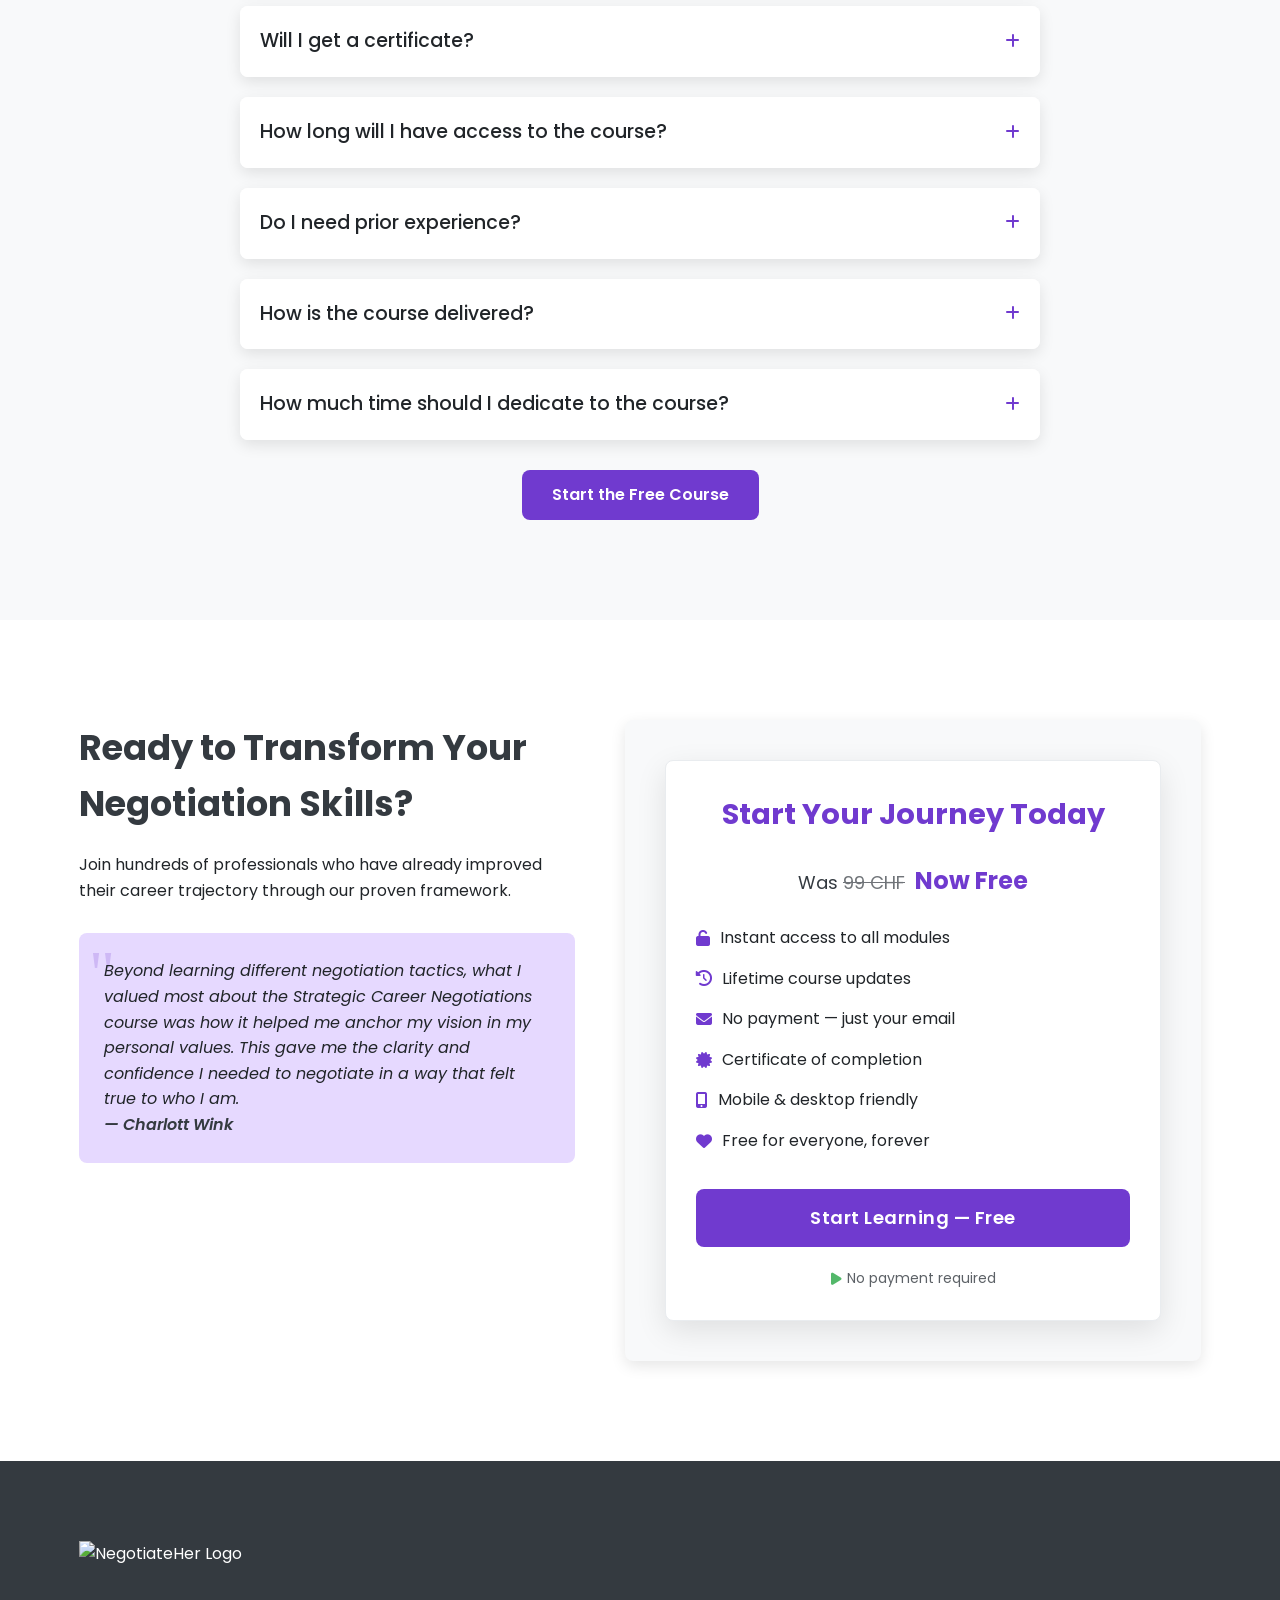
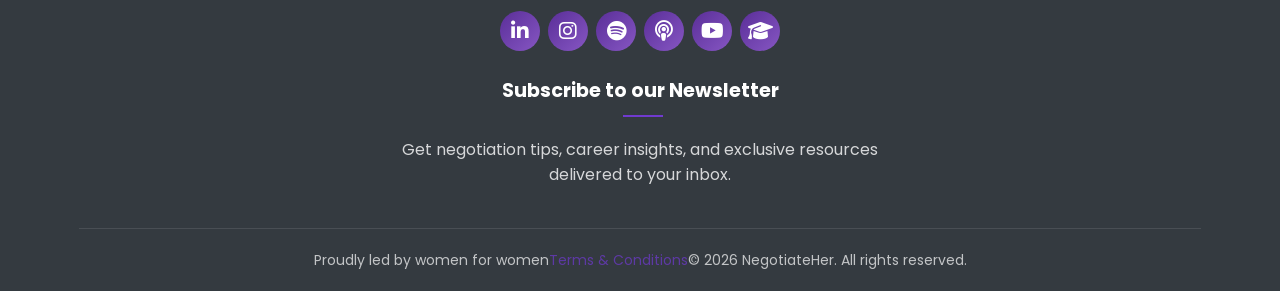
==== commit c567cc00: "Use the same footer on every page Match the footer on negotiateher.com: same logo, the same six soci" ====
--- a/index.html
+++ b/index.html
@@ -435,34 +435,29 @@
     <footer class="footer">
         <div class="container">
             <div class="footer-content">
-                <img src="
-                https://negotiateher.com/assets/img/white_logo01.png" alt="NegotiateHer Logo" class="footer-logo" style="height: 50px; display: block; margin-left: auto; margin-right: auto;">
-                
-            
-                
+                <img src="https://negotiateher.com/assets/img/white_logo01.png" alt="NegotiateHer Logo" class="footer-logo" style="height: 50px; display: block; margin-left: auto; margin-right: auto;">
+
                 <div class="social-icons" style="padding-bottom:25px;justify-content: center; ">
-                    <a href="https://www.linkedin.com/company/negotiateher/?viewAsMember=true" aria-label="LinkedIn"><i class="fab fa-linkedin-in"></i></a>
-                    <a href="https://www.instagram.com/negotiatehernow/" aria-label="Instagram"><i class="fab fa-instagram"></i></a>
-                    <a href="https://open.spotify.com/show/7ocWFIPnrOI5DT2u6YZ54P" aria-label="Spotify"><i class="fab fa-spotify"></i></a>
-                    <a href="https://podcasts.apple.com/us/podcast/negotiateher/id1772472043" aria-label="Apple Podcasts"><i class="fa fa-podcast"></i></a>
-                    <a href="https://www.youtube.com/@NegotiateHer/videos" aria-label="YouTube"><i class="fab fa-youtube"></i></a>
+                    <a href="https://www.linkedin.com/company/negotiateher/?viewAsMember=true" target="_blank" aria-label="LinkedIn"><i class="fab fa-linkedin-in"></i></a>
+                    <a href="https://www.instagram.com/negotiatehernow/" target="_blank" aria-label="Instagram"><i class="fab fa-instagram"></i></a>
+                    <a href="https://open.spotify.com/show/7ocWFIPnrOI5DT2u6YZ54P" target="_blank" aria-label="Spotify"><i class="fab fa-spotify"></i></a>
+                    <a href="https://podcasts.apple.com/us/podcast/negotiateher/id1772472043" target="_blank" aria-label="Apple Podcasts"><i class="fas fa-podcast"></i></a>
+                    <a href="https://www.youtube.com/@NegotiateHer/videos" target="_blank" aria-label="YouTube"><i class="fab fa-youtube"></i></a>
                     <a href="https://elearning.negotiateher.com" aria-label="E-Learning"><i class="fas fa-graduation-cap"></i></a>
                 </div>
-                
+
                 <div class="footer-newsletter">
-                    <h4>Stay Updated</h4>
-                    <p>Subscribe to our newsletter for the latest negotiation tips and career insights.</p>
-                  <div style="width: 100%; margin-bottom: 12px;">
-                    <div class="ml-embedded" data-form="8X3T70"></div>
-                </div>
-                </div>
-                
+                    <h4>Subscribe to our Newsletter</h4>
+                    <p>Get negotiation tips, career insights, and exclusive resources delivered to your inbox.</p>
+                    <div style="width: 100%; margin-bottom: 12px;">
+                        <div class="ml-embedded" data-form="8X3T70"></div>
+                    </div>
+                </div>
+
                 <div class="footer-bottom" style="justify-content: center;">
+                    <p>Proudly led by women for women</p>
+                    <p><a href="https://drive.google.com/file/d/1rdvv-JzyYbaJa-T8OY9Pi7G39mo6R_fk/view?usp=sharing" target="_blank">Terms &amp; Conditions</a></p>
                     <p>&copy; <span id="copyright-year">2026</span> NegotiateHer. All rights reserved.</p>
-                    <!-- <div class="footer-bottom-links">
-                        <a href="#">Privacy Policy</a>
-                        <a href="#">Terms of Service</a>
-                    </div> -->
                 </div>
             </div>
         </div>
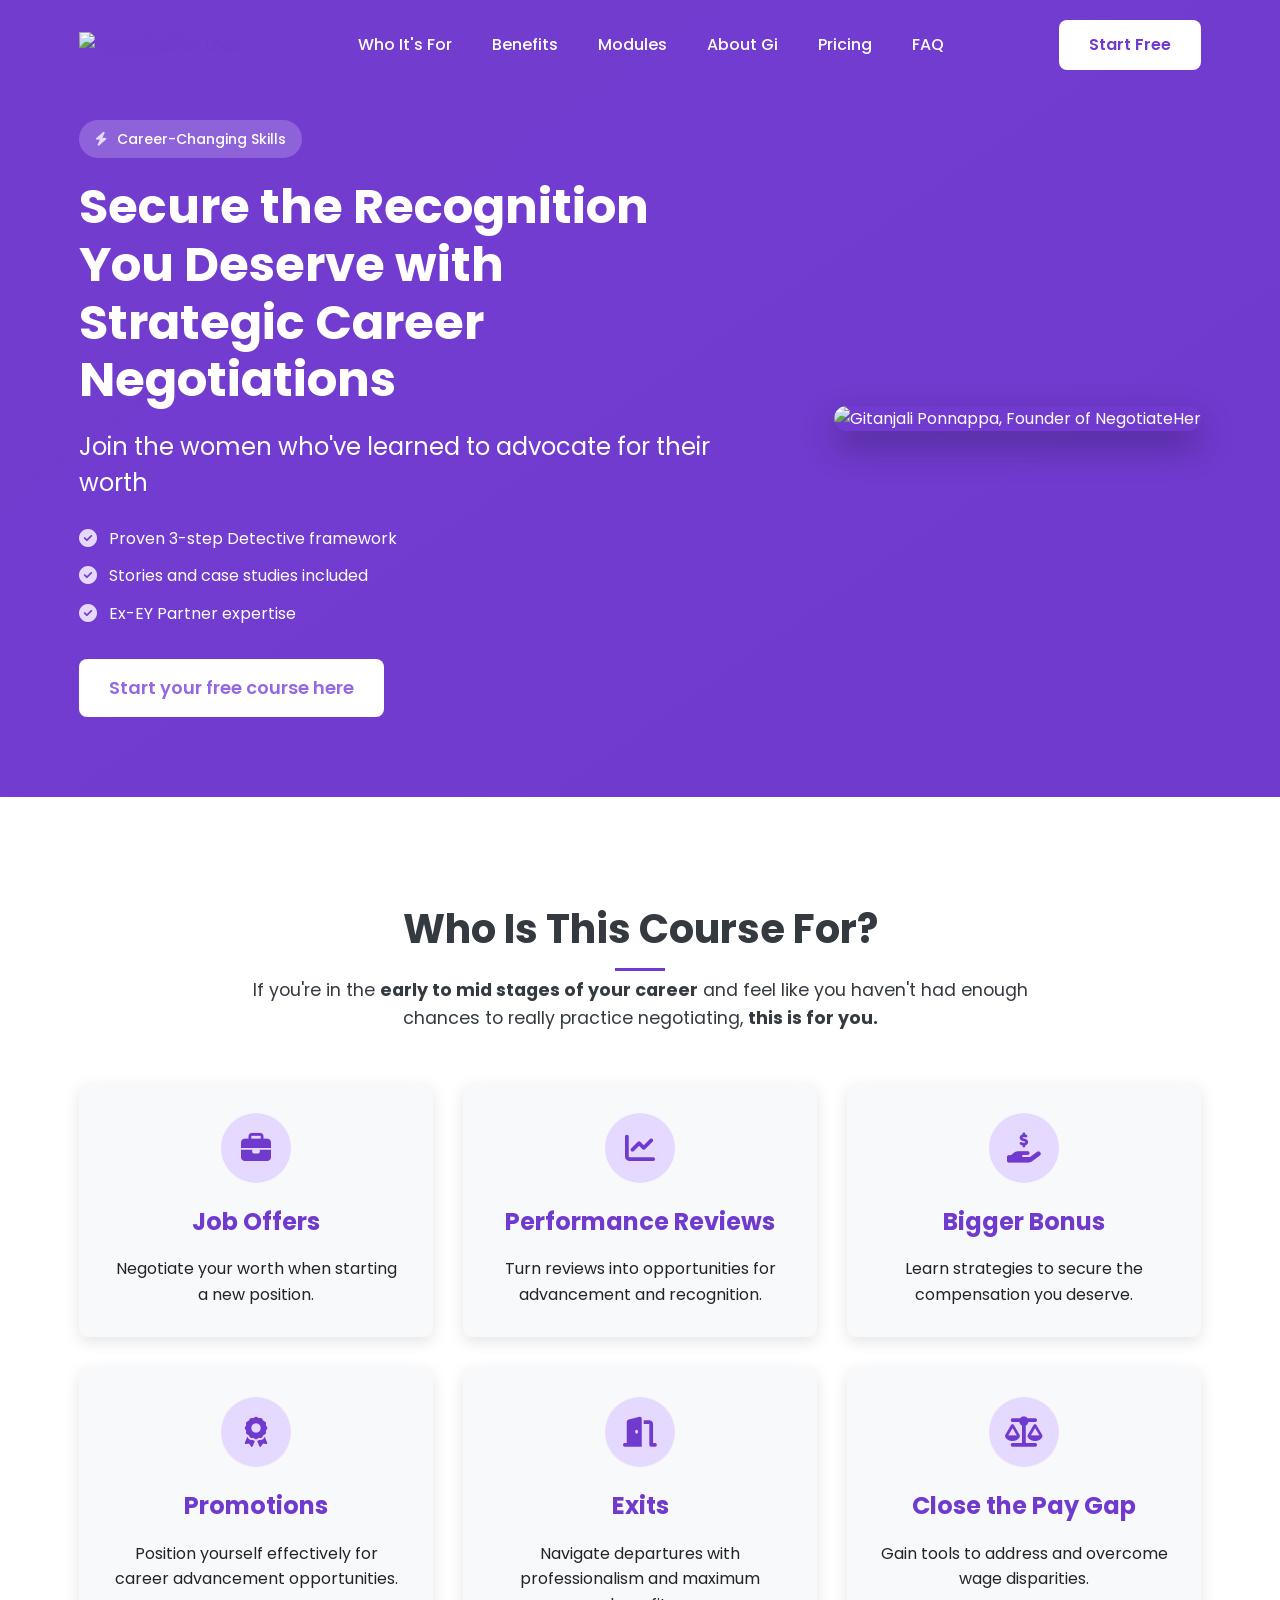
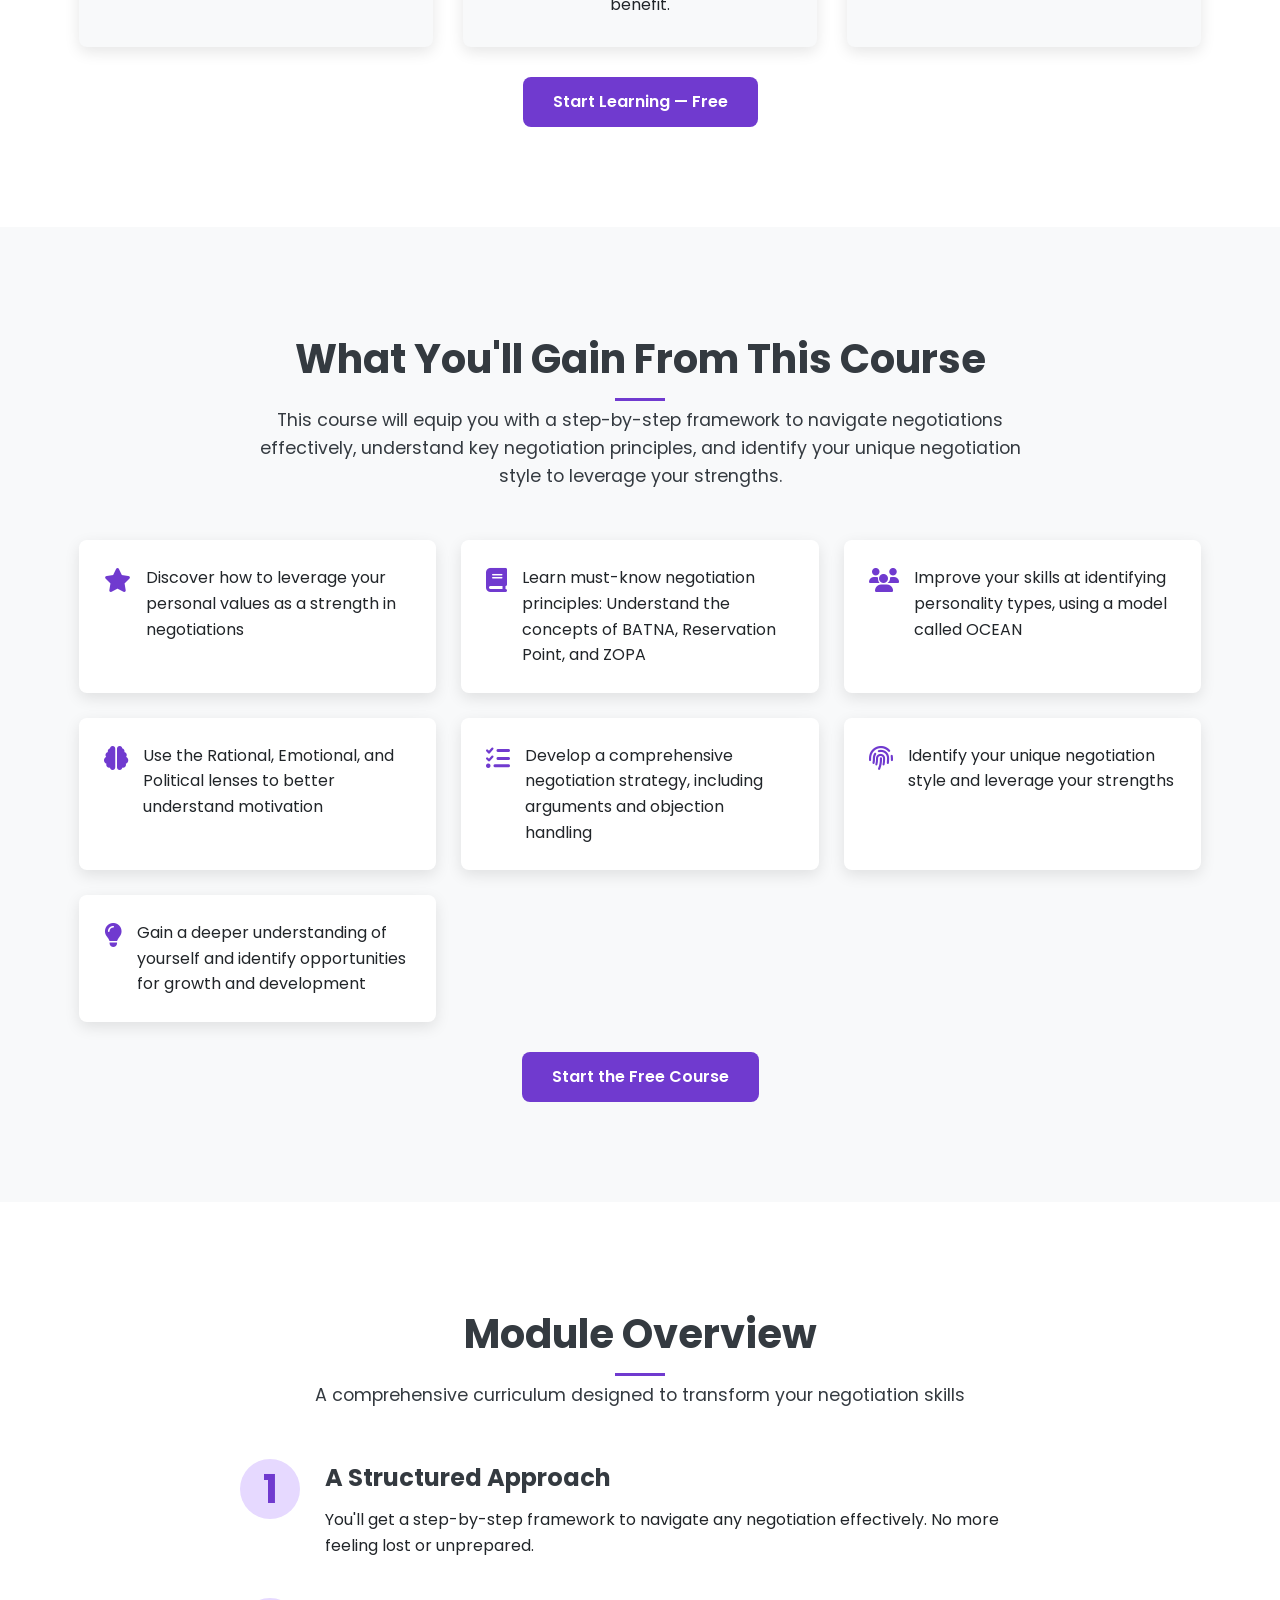
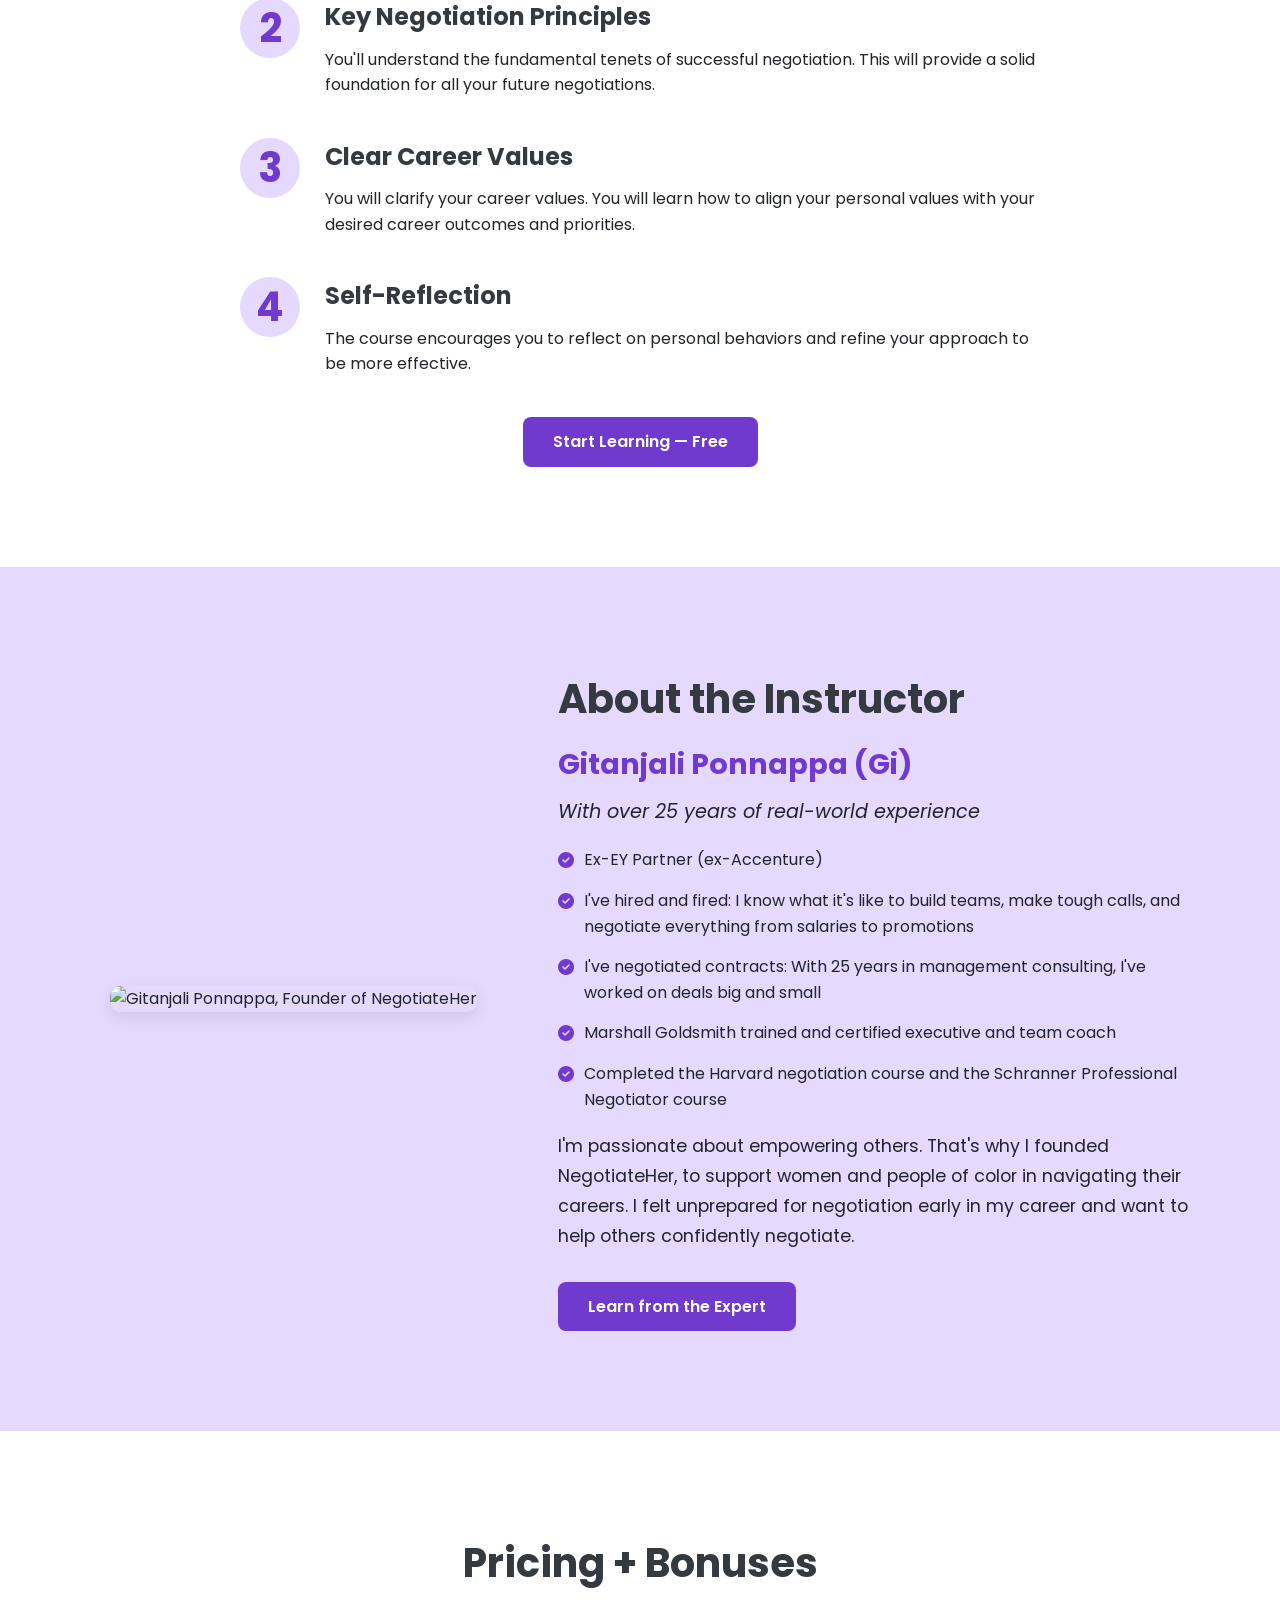
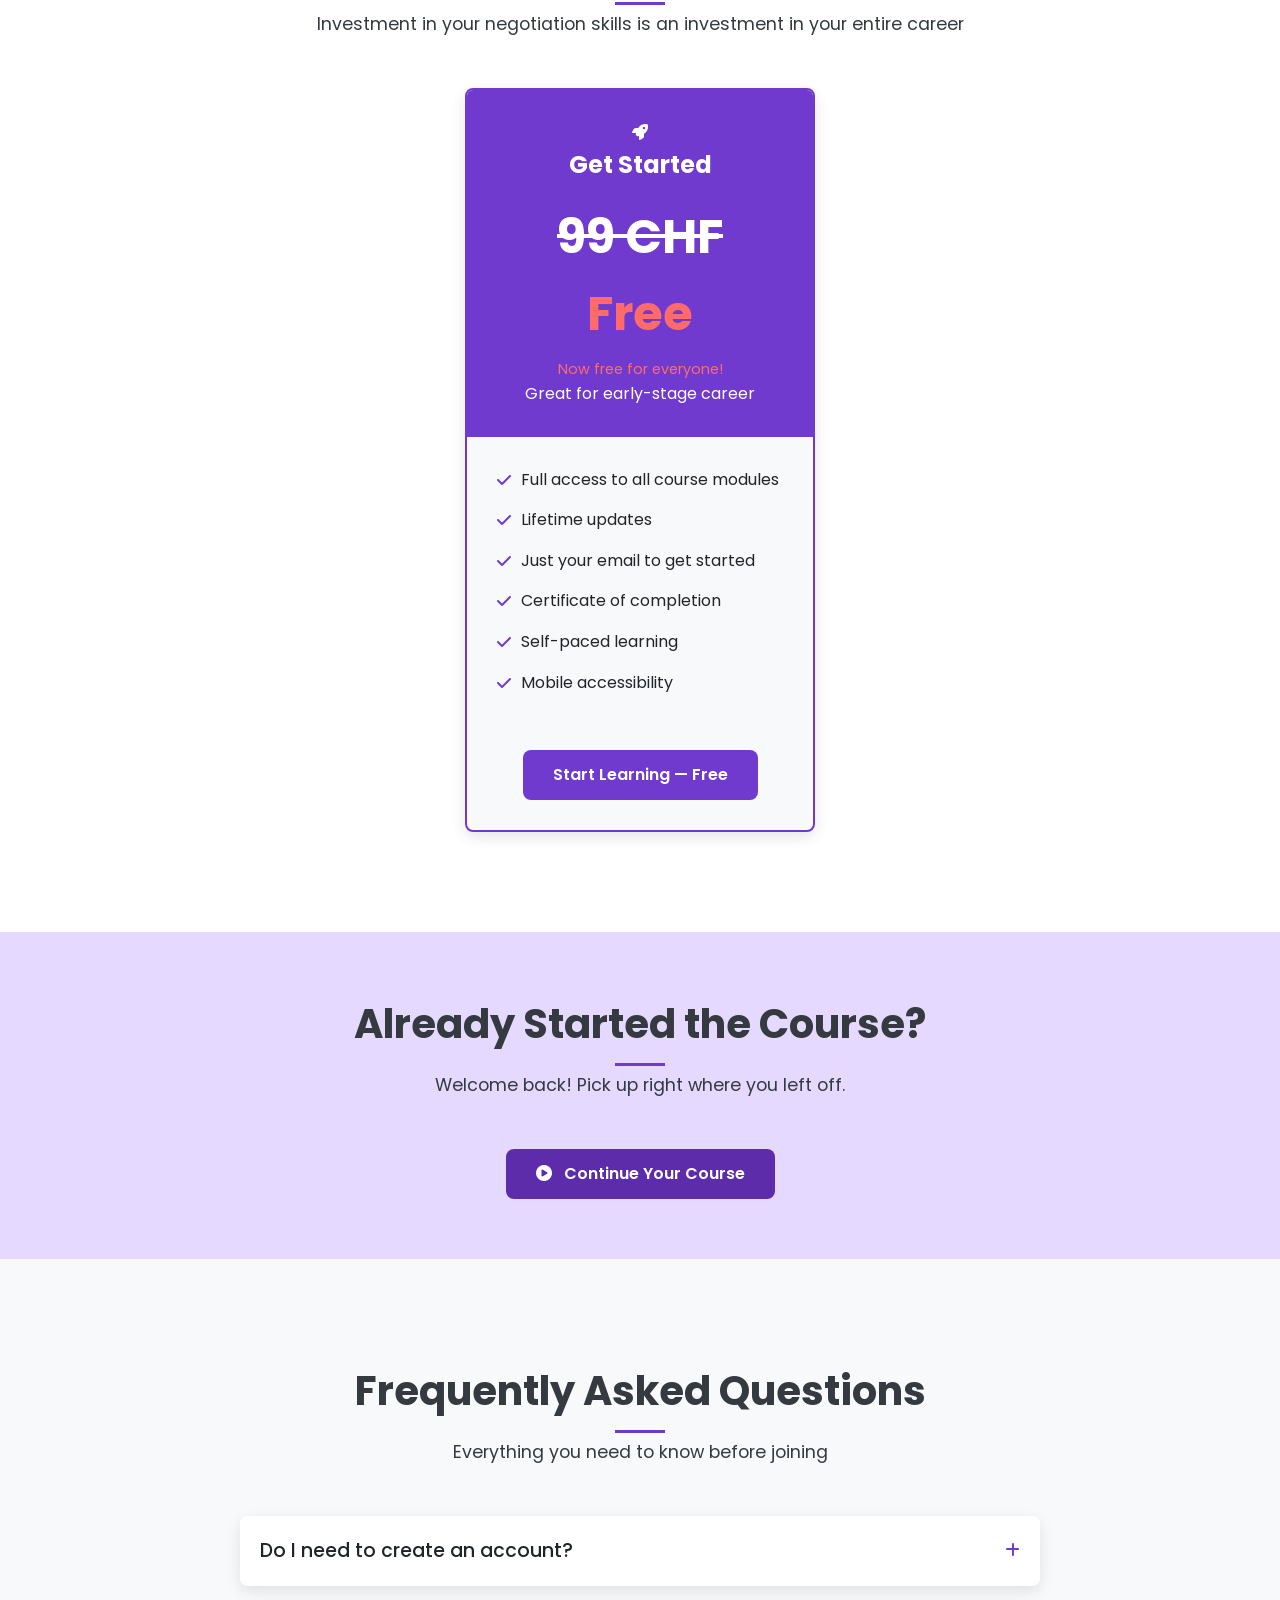
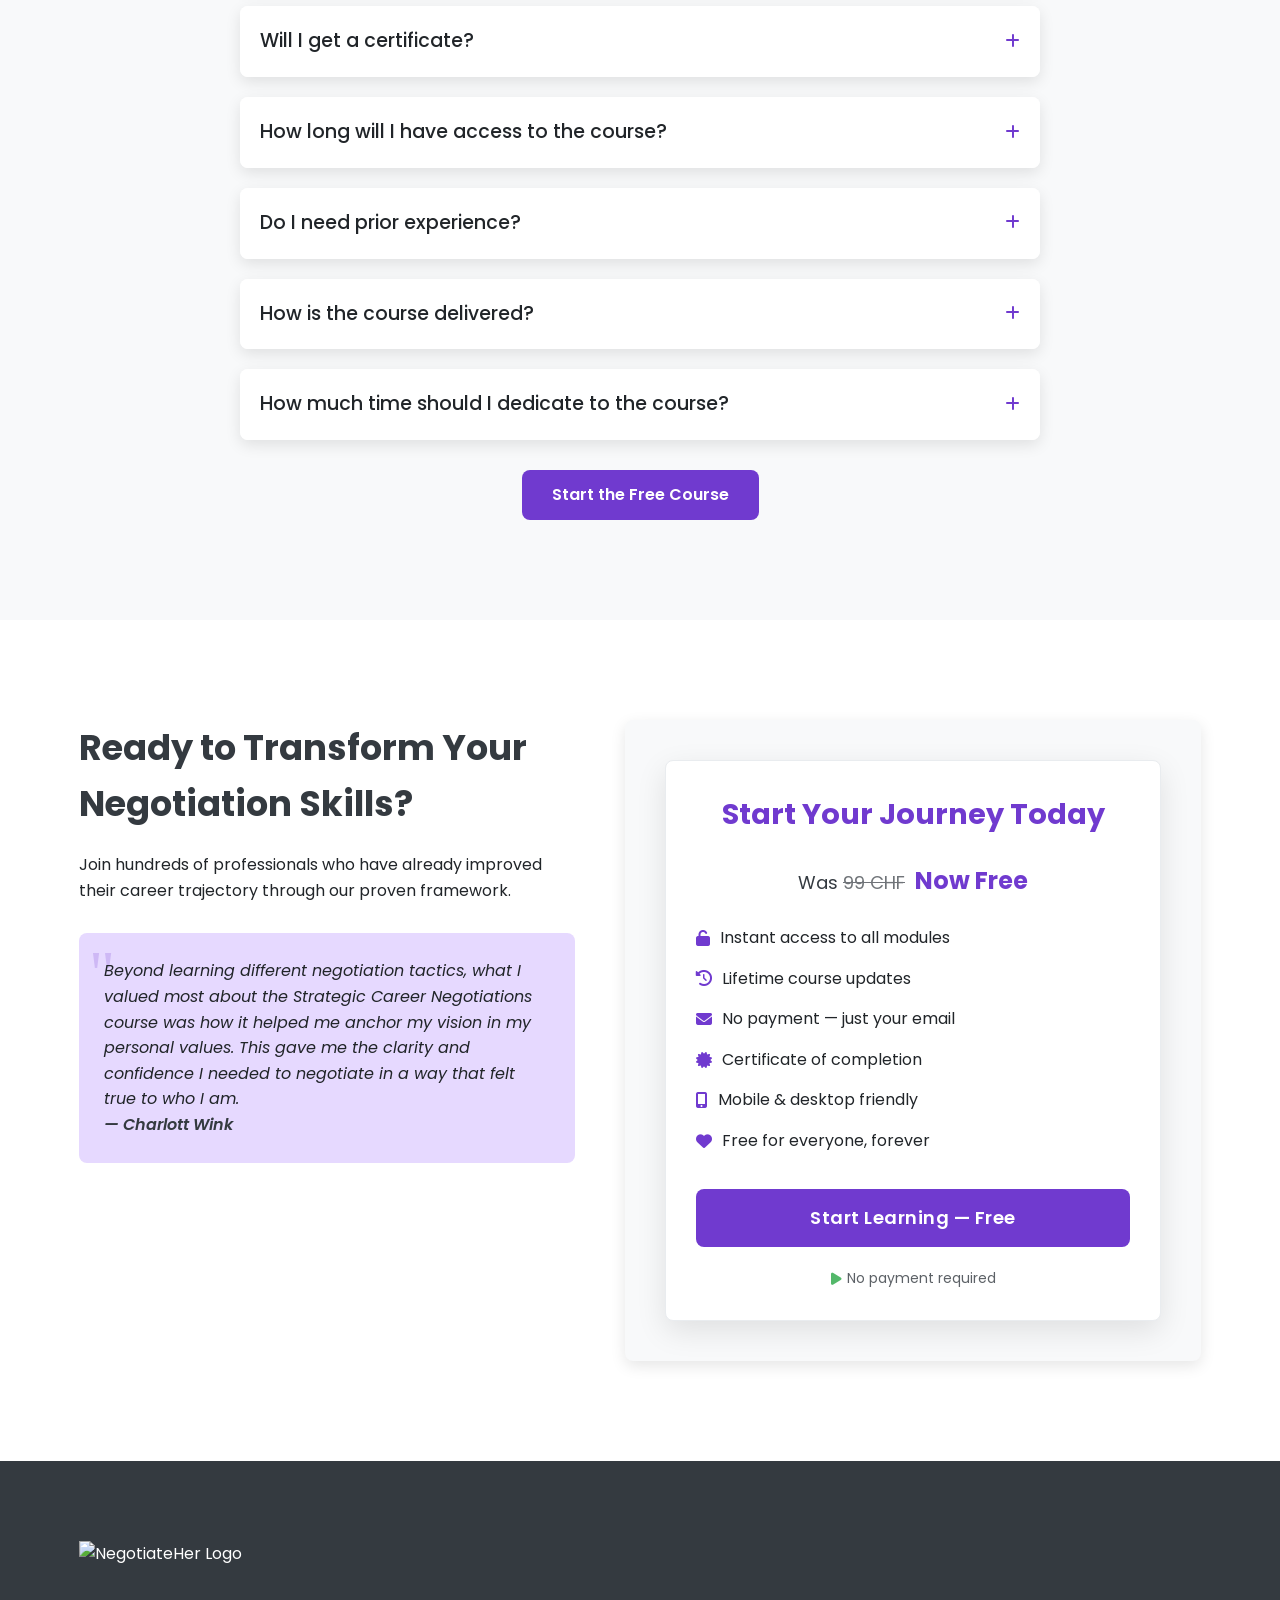
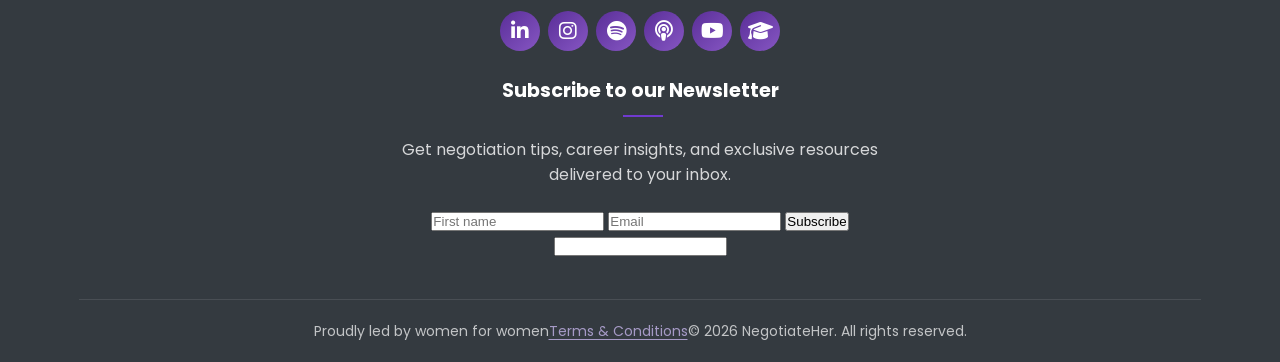
==== commit a92bd8be: "Menu on phones, links home, sign-ups via NegotiateHer's form - The menu now shows from the top of th" ====
--- a/index.html
+++ b/index.html
@@ -6,22 +6,12 @@
     <title>NegotiateHer - Strategic Career Negotiations eLearning</title>
     <meta name="description" content="Learn how to navigate high-stakes conversations and secure what you truly deserve with NegotiateHer's Strategic Career Negotiations eLearning course.">
     <link rel="stylesheet" href="style.css">
+    <link rel="stylesheet" href="https://negotiateher.com/assets/css/nh-forms.css">
     <link rel="stylesheet" href="https://cdnjs.cloudflare.com/ajax/libs/font-awesome/6.4.0/css/all.min.css">
     <link rel="preconnect" href="https://fonts.googleapis.com">
     <link rel="preconnect" href="https://fonts.gstatic.com" crossorigin>
     <link href="https://fonts.googleapis.com/css2?family=Poppins:wght@300;400;500;600;700&display=swap" rel="stylesheet">
     <!-- Favicon -->
-    <script>
-		(function (w, d, e, u, f, l, n) {
-			w[f] = w[f] || function () {
-				(w[f].q = w[f].q || [])
-					.push(arguments);
-			}, l = d.createElement(e), l.async = 1, l.src = u,
-				n = d.getElementsByTagName(e)[0], n.parentNode.insertBefore(l, n);
-		})
-			(window, document, 'script', 'https://assets.mailerlite.com/js/universal.js', 'ml');
-		ml('account', '923663');
-	</script>
 
     <link rel="icon" href="https://negotiateher.com/assets/img/newFav.png" type="image/png">
     <!-- Open Graph Tags -->
@@ -45,8 +35,13 @@
                     <li><a href="#instructor">About Gi</a></li>
                     <li><a href="#pricing">Pricing</a></li>
                     <li><a href="#faq">FAQ</a></li>
+                    <li class="nav-site nav-site-first"><a href="https://negotiateher.com/">NegotiateHer home</a></li>
+                    <li class="nav-site"><a href="https://negotiateher.com/book.html">The book</a></li>
+                    <li class="nav-site"><a href="https://negotiateher.com/newsletter.html">Newsletter</a></li>
+                    <li class="nav-site"><a href="https://negotiateher.com/#podcast">Podcast</a></li>
+                    <li class="nav-site"><a href="https://negotiateher.com/#contact">Contact</a></li>
                 </ul>
-                <div class="hamburger">
+                <div class="hamburger" role="button" tabindex="0" aria-label="Menu">
                     <span class="bar"></span>
                     <span class="bar"></span>
                     <span class="bar"></span>
@@ -443,26 +438,37 @@
                     <a href="https://open.spotify.com/show/7ocWFIPnrOI5DT2u6YZ54P" target="_blank" aria-label="Spotify"><i class="fab fa-spotify"></i></a>
                     <a href="https://podcasts.apple.com/us/podcast/negotiateher/id1772472043" target="_blank" aria-label="Apple Podcasts"><i class="fas fa-podcast"></i></a>
                     <a href="https://www.youtube.com/@NegotiateHer/videos" target="_blank" aria-label="YouTube"><i class="fab fa-youtube"></i></a>
-                    <a href="https://elearning.negotiateher.com" aria-label="E-Learning"><i class="fas fa-graduation-cap"></i></a>
+                    <a href="https://elearning.negotiateher.com" aria-label="Free online course"><i class="fas fa-graduation-cap"></i></a>
                 </div>
 
                 <div class="footer-newsletter">
                     <h4>Subscribe to our Newsletter</h4>
                     <p>Get negotiation tips, career insights, and exclusive resources delivered to your inbox.</p>
                     <div style="width: 100%; margin-bottom: 12px;">
-                        <div class="ml-embedded" data-form="8X3T70"></div>
+                        <form class="nh-form" data-nh-form="newsletter">
+                            <div class="nh-form-fields">
+                                <input class="nh-input" type="text" name="name" placeholder="First name" aria-label="First name" autocomplete="given-name" required>
+                                <input class="nh-input" type="email" name="email" placeholder="Email" aria-label="Email" autocomplete="email" required>
+                                <button class="nh-btn" type="submit">Subscribe</button>
+                            </div>
+                            <input class="nh-hp" type="text" name="website" tabindex="-1" autocomplete="off" aria-hidden="true">
+                            <p class="nh-form-status" role="status" aria-live="polite"></p>
+                        </form>
                     </div>
                 </div>
 
                 <div class="footer-bottom" style="justify-content: center;">
                     <p>Proudly led by women for women</p>
-                    <p><a href="https://drive.google.com/file/d/1rdvv-JzyYbaJa-T8OY9Pi7G39mo6R_fk/view?usp=sharing" target="_blank">Terms &amp; Conditions</a></p>
+                    <p><a href="https://negotiateher.com/terms.html">Terms &amp; Conditions</a></p>
                     <p>&copy; <span id="copyright-year">2026</span> NegotiateHer. All rights reserved.</p>
                 </div>
             </div>
         </div>
     </footer>
 
+    <!-- Sign-up forms post to NegotiateHer's private Google Form (same as negotiateher.com) -->
+    <script src="https://negotiateher.com/assets/scripts/nh-forms-config.js"></script>
+    <script src="https://negotiateher.com/assets/scripts/nh-forms.js"></script>
     <script src="https://cdn.jsdelivr.net/particles.js/2.0.0/particles.min.js"></script>
     <script>
         // Sticky Header
@@ -492,6 +498,9 @@
         hamburger.addEventListener('click', () => {
             hamburger.classList.toggle('active');
             navMenu.classList.toggle('active');
+        });
+        hamburger.addEventListener('keydown', e => {
+            if (e.key === 'Enter' || e.key === ' ') { e.preventDefault(); hamburger.click(); }
         });
 
         document.querySelectorAll('.nav-menu a').forEach(link => {
--- a/style.css
+++ b/style.css
@@ -1885,3 +1885,101 @@
         padding: 20px;
     }
 }
+
+/* --------------------------------------------------------------------------
+   Navigation is available from the top of the page (it used to appear only
+   after scrolling, so phones had no menu at all), with links back to the
+   main site in the phone menu.
+   -------------------------------------------------------------------------- */
+.header:not(.sticky) .nav-menu,
+.header:not(.sticky) .cta-button,
+.header:not(.sticky) .hamburger {
+    opacity: 1;
+    visibility: visible;
+}
+
+.header:not(.sticky) .bar {
+    background-color: var(--white);
+}
+
+.header:not(.sticky) .cta-button .btn {
+    background-color: var(--white);
+    color: var(--primary-color);
+}
+
+@media (min-width: 769px) {
+    .header:not(.sticky) .nav-menu li a {
+        color: var(--white);
+    }
+
+    .header:not(.sticky) .nav-menu li a::after {
+        background-color: var(--white);
+    }
+
+    .nav-menu .nav-site {
+        display: none;
+    }
+}
+
+@media (max-width: 768px) {
+    .nav-menu {
+        top: 80px;
+        max-height: calc(100vh - 90px);
+        overflow-y: auto;
+    }
+
+    .header.sticky .nav-menu {
+        top: 70px;
+    }
+
+    .header:not(.sticky) .nav-menu li a {
+        color: var(--text-color);
+    }
+
+    .nav-menu .nav-site-first {
+        margin-top: 18px;
+        padding-top: 22px;
+        border-top: 1px solid rgba(0, 0, 0, 0.08);
+    }
+
+    .nav-menu .nav-site a {
+        font-size: 0.95rem;
+        color: var(--primary-color) !important;
+    }
+}
+
+/* Footer: readable Terms link and the shared sign-up form on the dark footer */
+.footer-bottom a {
+    color: #D7C4FF;
+    text-decoration: underline;
+    text-underline-offset: 3px;
+}
+
+.footer-bottom a:hover {
+    color: var(--white);
+}
+
+.footer .nh-form {
+    max-width: 420px;
+    margin: 0 auto;
+}
+
+.footer .nh-form-status {
+    color: rgba(255, 255, 255, 0.82);
+}
+
+.footer .nh-form-status.is-error {
+    color: #FFB4AB;
+}
+
+.footer .nh-form-status a {
+    color: #D7C4FF;
+}
+
+.footer .nh-form.is-done .nh-form-status {
+    color: #1A1740;
+}
+
+.footer .nh-form.is-done .nh-form-status a {
+    color: #703ACF;
+}
